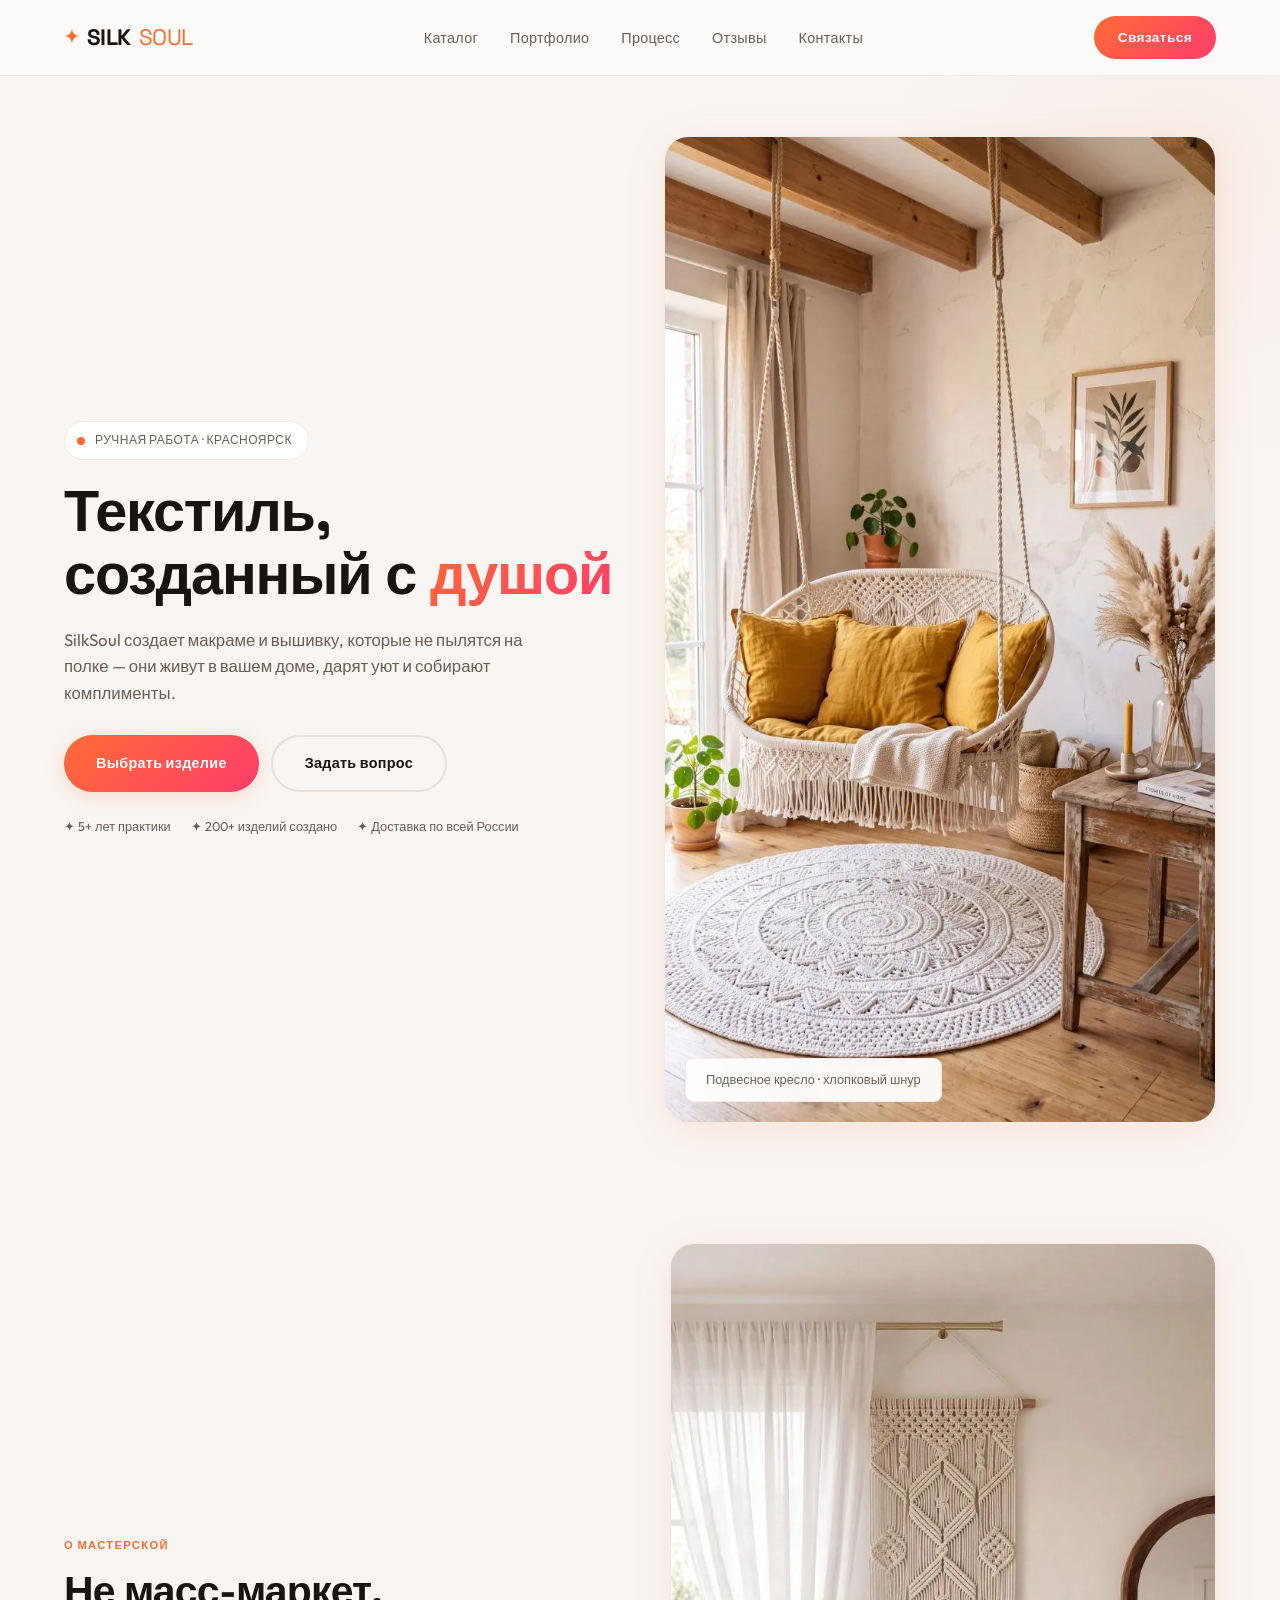
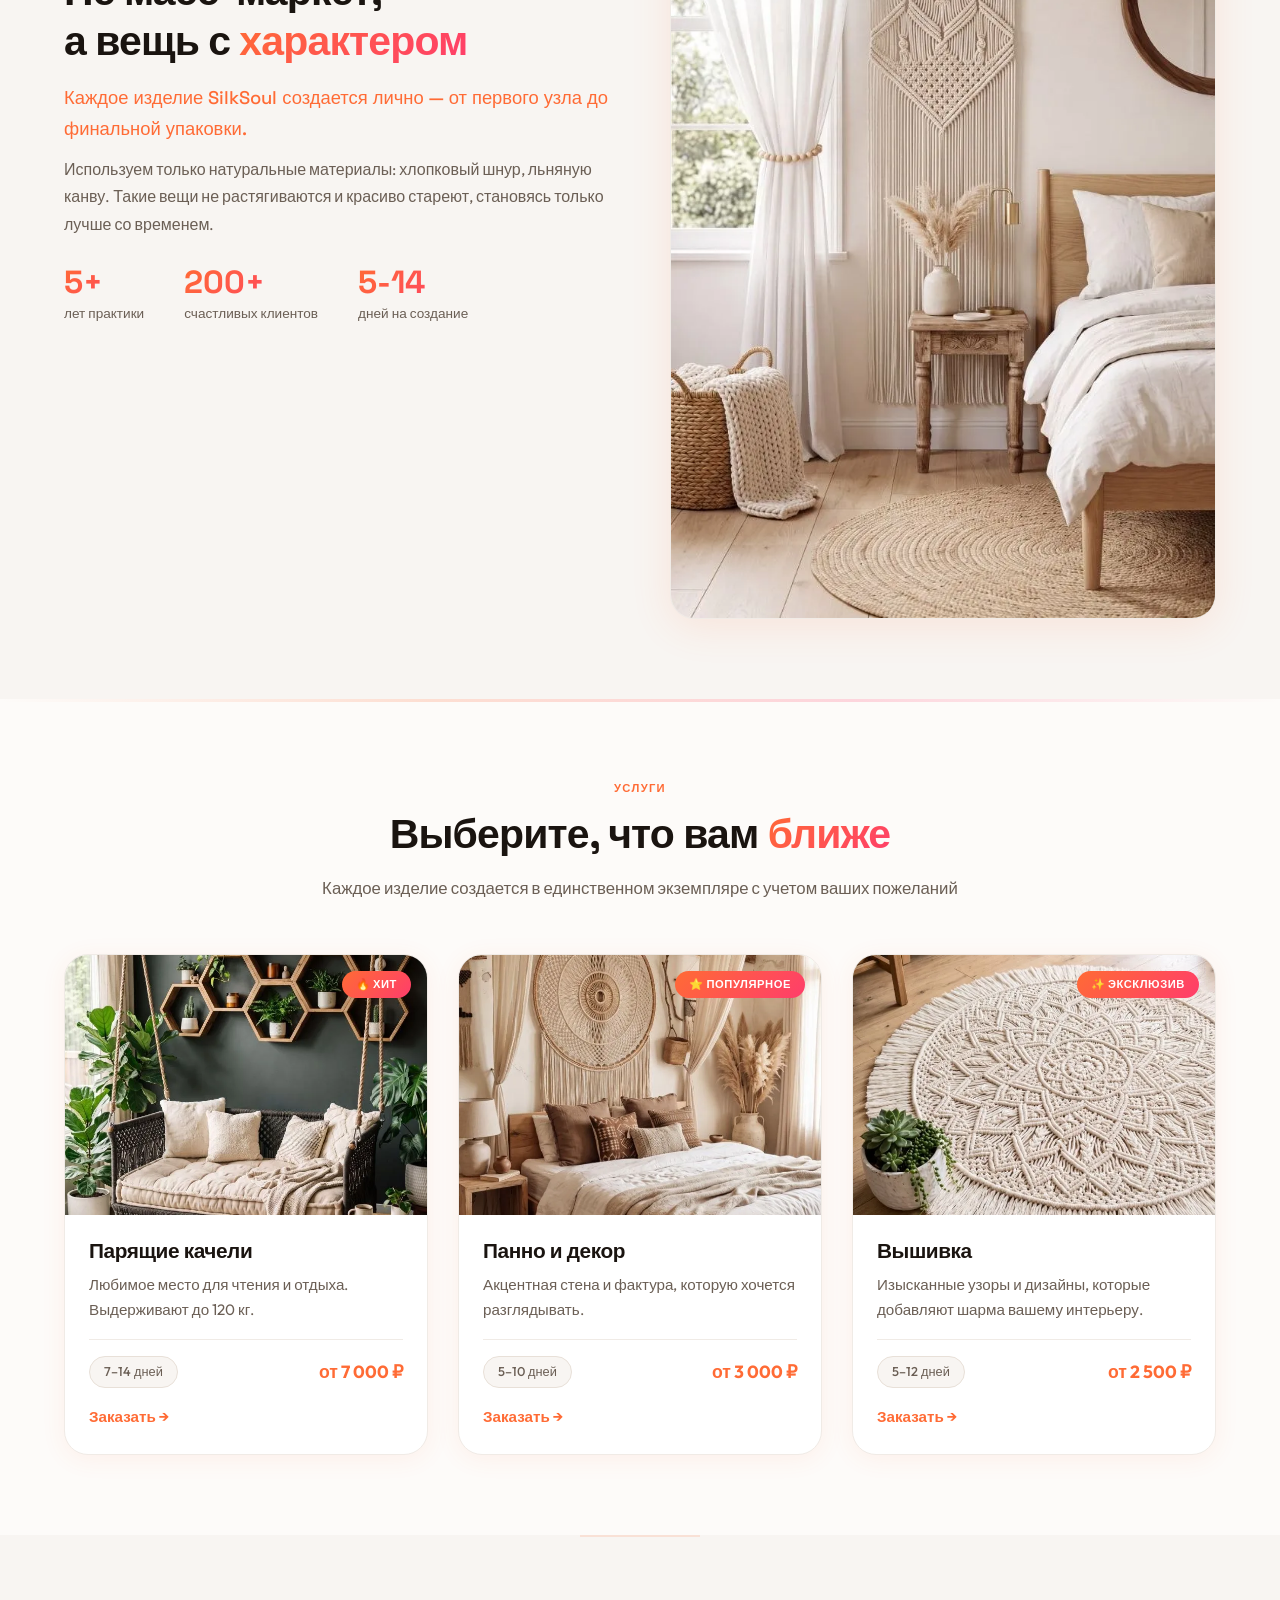
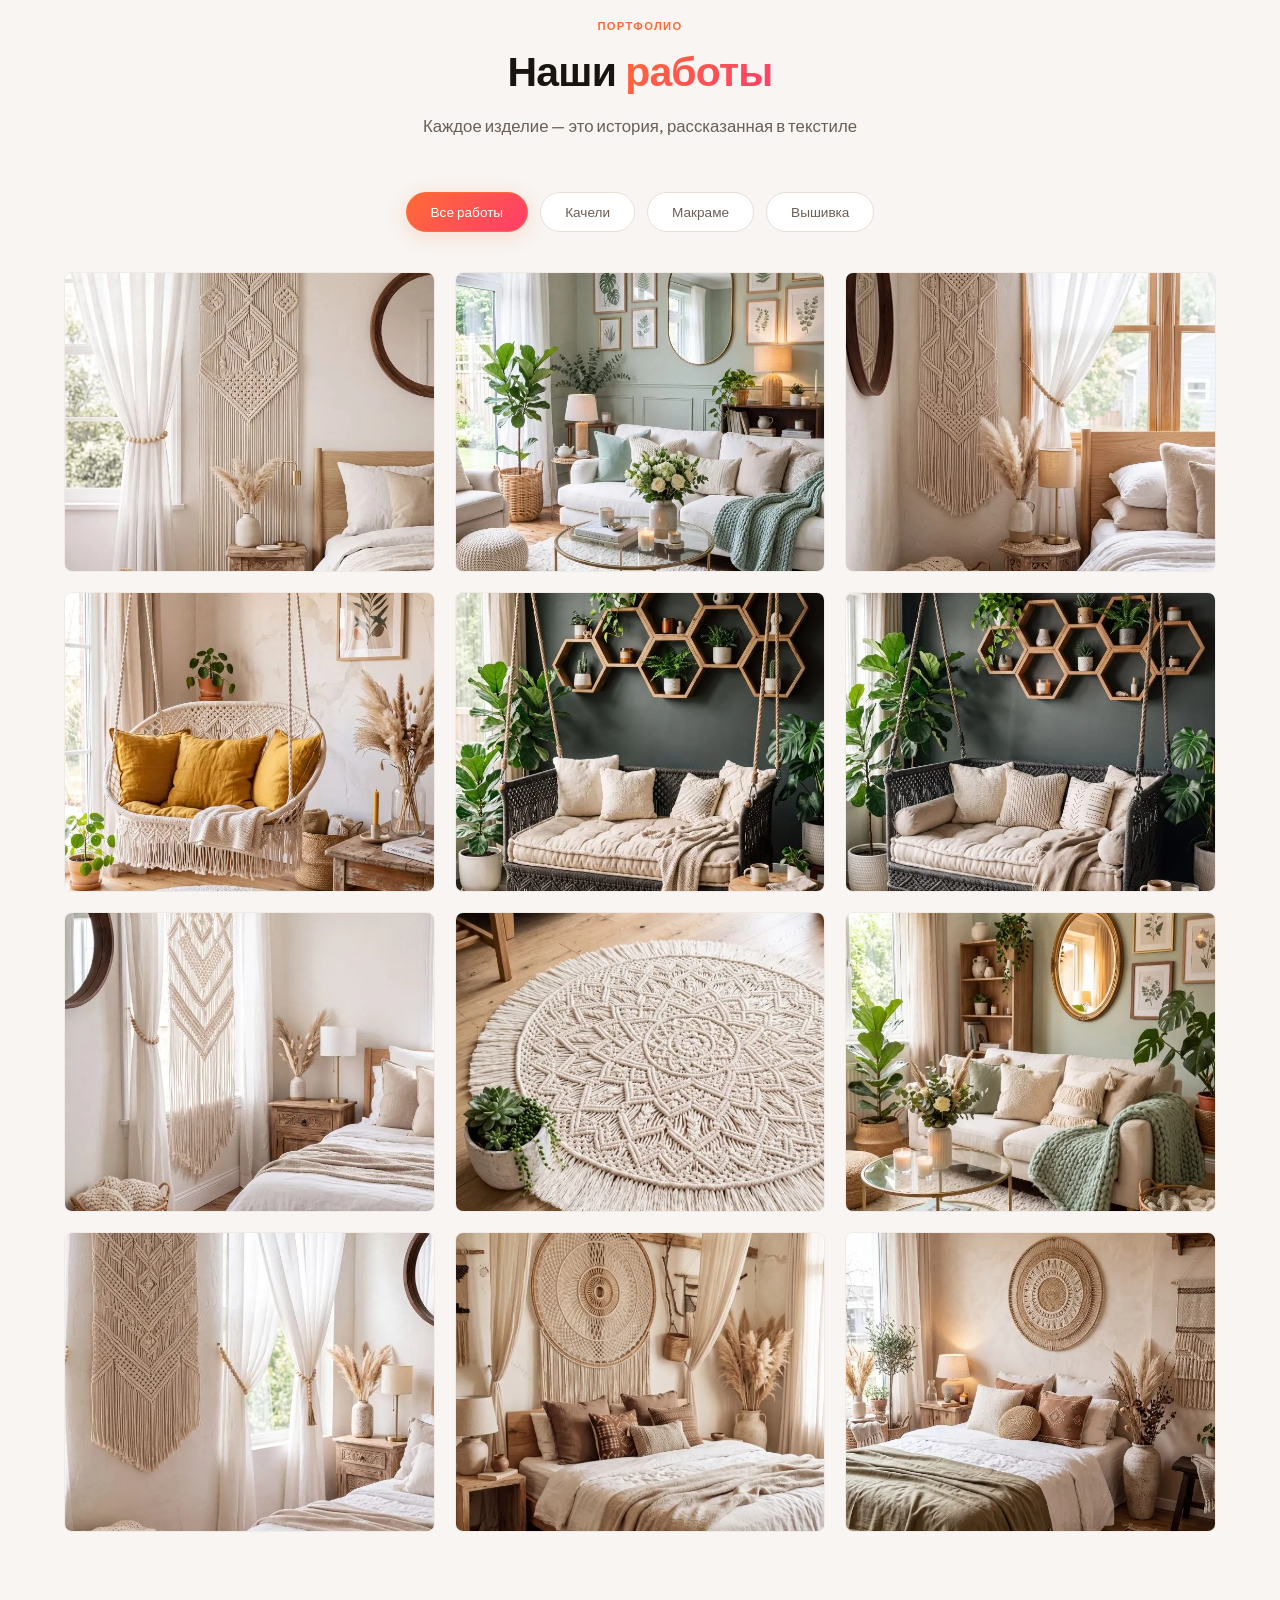
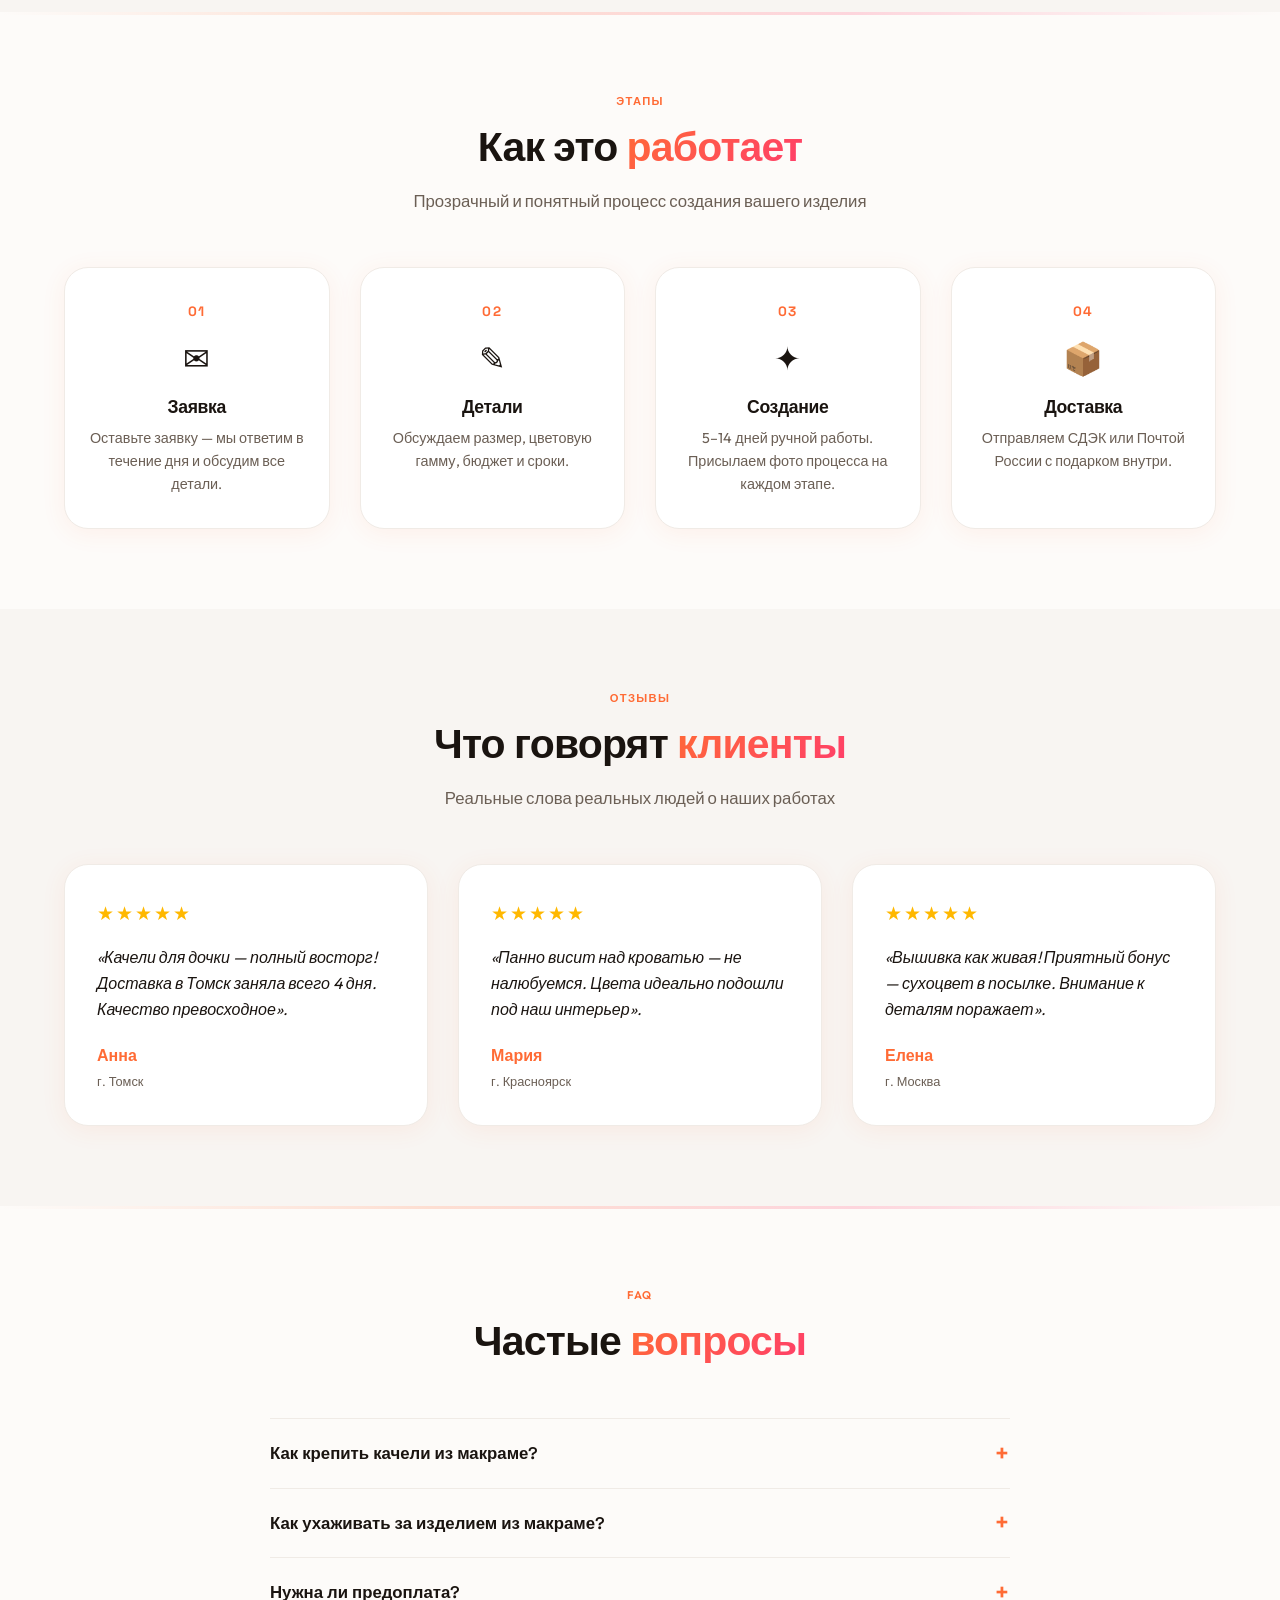
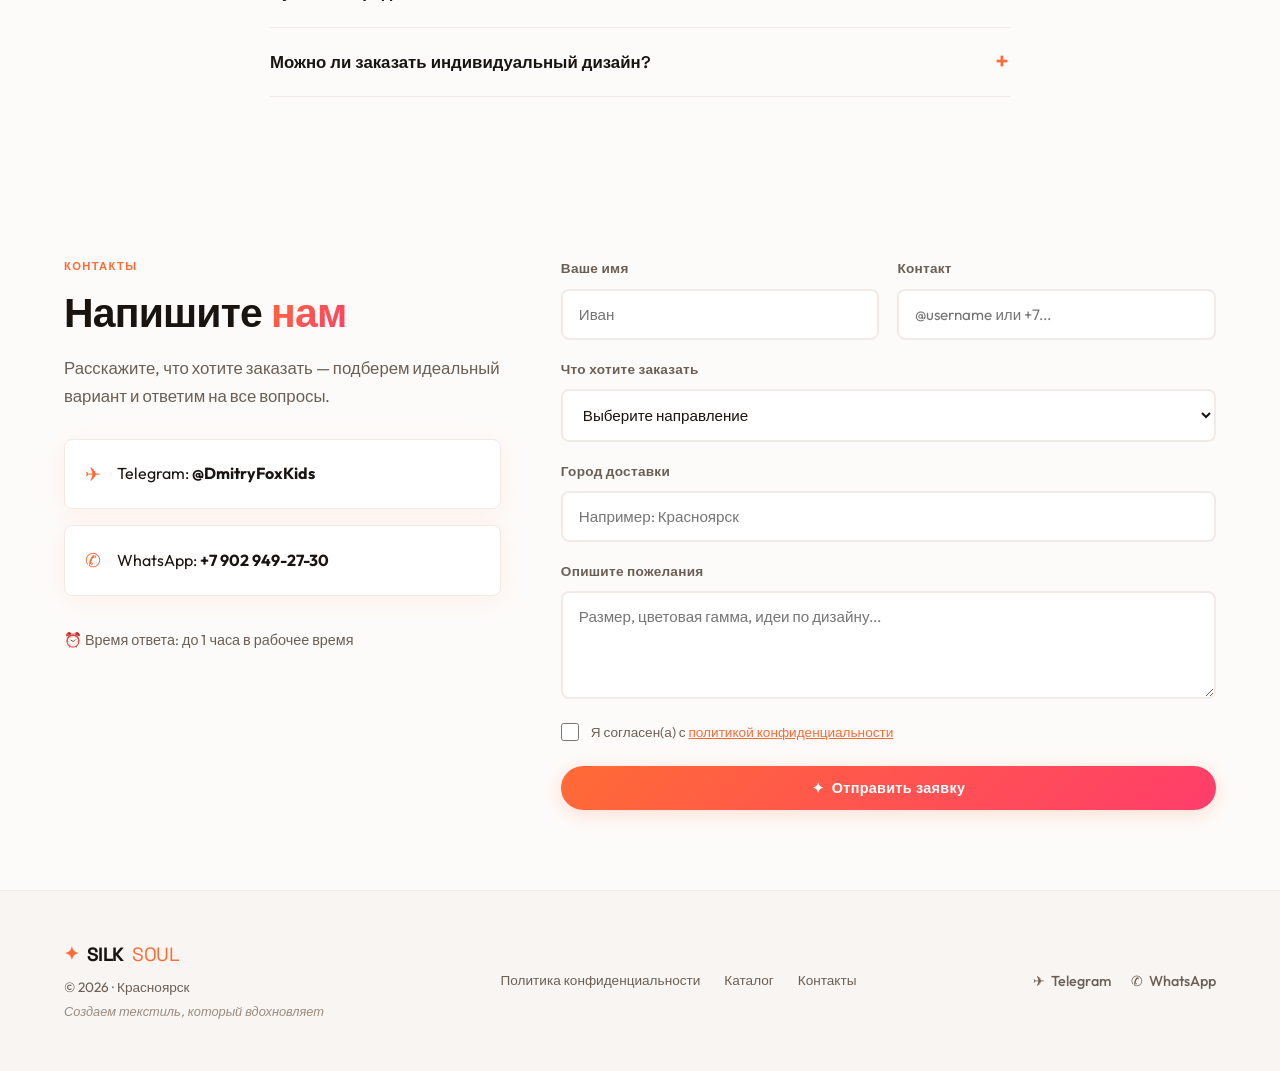
==== index.html @ 3d7353b0 "Initial: commit: SilkSoul website" ====
<!DOCTYPE html>
<html lang="ru">
<head>
  <meta charset="UTF-8" />
  <meta name="viewport" content="width=device-width, initial-scale=1.0, viewport-fit=cover" />
  
  <title>SilkSoul — Авторское макраме и вышивка</title>
  <meta name="description" content="SilkSoul: Авторское макраме, плетёные качели и вышивка ручной работы." />
  <meta name="robots" content="index, follow" />

  <!-- Open Graph -->
  <meta property="og:title" content="SilkSoul — Макраме и вышивка на заказ" />
  <meta property="og:description" content="Вещи, которые хочется трогать. Макраме, качели, вышивка — в единственном экземпляре." />
  <meta property="og:type" content="website" />
  <meta property="og:url" content="https://silksoul.ru/" />
  <meta property="og:image" content="/assets/img/og.jpg" />
  <meta property="og:image:width" content="1200" />
  <meta property="og:image:height" content="630" />

  <meta name="theme-color" content="#F8F5F2" />
  <link rel="canonical" href="https://silksoul.ru/" />

  <!-- Favicon -->
  <link rel="icon" href="data:image/svg+xml,<svg xmlns='http://www.w3.org/2000/svg' viewBox='0 0 100 100'><text y='.9em' font-size='90' fill='%23FF6B35'>S</text></svg>" />

  <!-- Fonts -->
  <link rel="preconnect" href="https://fonts.googleapis.com" />
  <link rel="preconnect" href="https://fonts.gstatic.com" crossorigin />
  <link href="https://fonts.googleapis.com/css2?family=Space+Grotesk:wght@400;500;600;700&family=Outfit:wght@300;400;600;700;800&display=swap" rel="stylesheet" />

  <link rel="stylesheet" href="/assets/css/main.css" />
</head>

<body>
  <a class="skip-link" href="#content">Перейти к содержанию</a>

  <header class="header" role="banner">
    <div class="container">
      <nav class="navbar" aria-label="Основная навигация">
        <a href="/" class="logo" aria-label="SilkSoul - главная">
          <span class="logo-icon" aria-hidden="true">✦</span>
          SILK<span class="logo-dot">SOUL</span>
        </a>
        
        <button class="burger-menu" aria-label="Открыть меню" aria-expanded="false">
          <span></span>
          <span></span>
          <span></span>
        </button>

        <ul class="nav-links" role="menubar">
          <li role="none"><a href="#catalog" role="menuitem">Каталог</a></li>
          <li role="none"><a href="#gallery" role="menuitem">Портфолио</a></li>
          <li role="none"><a href="#process" role="menuitem">Процесс</a></li>
          <li role="none"><a href="#reviews" role="menuitem">Отзывы</a></li>
          <li role="none"><a href="#contacts" role="menuitem">Контакты</a></li>
        </ul>
        <a href="#contacts" class="nav-cta">Связаться</a>
      </nav>
    </div>
  </header>

  <main id="content">
    <!-- Hero -->
    <section class="hero" aria-label="Главный баннер">
      <div class="hero-glow" aria-hidden="true"></div>
      <div class="container">
        <div class="hero-grid">
          <div class="hero-content">
            <div class="hero-badge">
              <span class="badge-dot"></span>
              Ручная работа · Красноярск
            </div>
            <h1 class="hero-title">Текстиль,<br />созданный с <span class="highlight">душой</span></h1>
            <p class="hero-subtitle">
              SilkSoul создает макраме и вышивку, которые не пылятся на полке —
              они живут в вашем доме, дарят уют и собирают комплименты.
            </p>
            <div class="hero-actions">
              <a href="#catalog" class="btn btn-primary">Выбрать изделие</a>
              <a href="#contacts" class="btn btn-ghost">Задать вопрос</a>
            </div>
            <div class="hero-trust">
              <span>✦ 5+ лет практики</span>
              <span>✦ 200+ изделий создано</span>
              <span>✦ Доставка по всей России</span>
            </div>
          </div>
          <figure class="hero-media">
            <picture>
              <source srcset="/assets/img/works/IMG_04.webp" type="image/webp" />
              <img src="/assets/img/works/IMG_04.jpg" alt="Подвесное кресло из макраме" loading="eager" decoding="async" width="600" height="460" />
            </picture>
            <figcaption class="hero-caption">Подвесное кресло · хлопковый шнур</figcaption>
          </figure>
        </div>
      </div>
    </section>

    <!-- О мастере -->
    <section class="about" id="about" aria-label="О мастерской">
      <div class="container">
        <div class="about-grid">
          <div class="about-text">
            <p class="section-eyebrow">О мастерской</p>
            <h2 class="section-title">Не масс-маркет,<br />а вещь с <span class="highlight">характером</span></h2>
            <p class="about-lead">
              Каждое изделие SilkSoul создается лично — от первого узла до финальной упаковки.
            </p>
            <p class="about-body">
              Используем только натуральные материалы: хлопковый шнур, льняную канву.
              Такие вещи не растягиваются и красиво стареют, становясь только лучше со временем.
            </p>
            <div class="about-stats">
              <div class="stat">
                <span class="stat-number">5+</span>
                <span class="stat-label">лет практики</span>
              </div>
              <div class="stat">
                <span class="stat-number">200+</span>
                <span class="stat-label">счастливых клиентов</span>
              </div>
              <div class="stat">
                <span class="stat-number">5-14</span>
                <span class="stat-label">дней на создание</span>
              </div>
            </div>
          </div>
          <figure class="about-media">
            <picture>
              <source srcset="/assets/img/works/IMG_01.webp" type="image/webp" />
              <img src="/assets/img/works/IMG_01.jpg" alt="Процесс создания макраме" loading="lazy" decoding="async" width="600" height="400" />
            </picture>
          </figure>
        </div>
      </div>
    </section>

    <!-- Каталог -->
    <section class="catalog" id="catalog" aria-label="Каталог изделий">
      <div class="container">
        <div class="section-header">
          <p class="section-eyebrow">Услуги</p>
          <h2 class="section-title">Выберите, что вам <span class="highlight">ближе</span></h2>
          <p class="section-subtitle">Каждое изделие создается в единственном экземпляре с учетом ваших пожеланий</p>
        </div>

        <div class="cards">
          <article class="card">
            <div class="card-image">
              <picture>
                <source srcset="/assets/img/works/IMG_05.webp" type="image/webp" />
                <img src="/assets/img/works/IMG_05.jpg" alt="Парящие качели из макраме" loading="lazy" decoding="async" width="400" height="260" />
              </picture>
              <div class="card-badge">🔥 Хит</div>
            </div>
            <div class="card-body">
              <h3 class="card-title">Парящие качели</h3>
              <p class="card-text">Любимое место для чтения и отдыха. Выдерживают до 120 кг.</p>
              <div class="card-meta">
                <span class="badge">7–14 дней</span>
                <span class="price">от 7 000 ₽</span>
              </div>
              <a href="#contacts" class="card-link">Заказать →</a>
            </div>
          </article>

          <article class="card">
            <div class="card-image">
              <picture>
                <source srcset="/assets/img/works/IMG_11.webp" type="image/webp" />
                <img src="/assets/img/works/IMG_11.jpg" alt="Панно из макраме" loading="lazy" decoding="async" width="400" height="260" />
              </picture>
              <div class="card-badge">⭐ Популярное</div>
            </div>
            <div class="card-body">
              <h3 class="card-title">Панно и декор</h3>
              <p class="card-text">Акцентная стена и фактура, которую хочется разглядывать.</p>
              <div class="card-meta">
                <span class="badge">5–10 дней</span>
                <span class="price">от 3 000 ₽</span>
              </div>
              <a href="#contacts" class="card-link">Заказать →</a>
            </div>
          </article>

          <article class="card">
            <div class="card-image">
              <picture>
                <source srcset="/assets/img/works/IMG_08.webp" type="image/webp" />
                <img src="/assets/img/works/IMG_08.jpg" alt="Вышивка ручной работы" loading="lazy" decoding="async" width="400" height="260" />
              </picture>
              <div class="card-badge">✨ Эксклюзив</div>
            </div>
            <div class="card-body">
              <h3 class="card-title">Вышивка</h3>
              <p class="card-text">Изысканные узоры и дизайны, которые добавляют шарма вашему интерьеру.</p>
              <div class="card-meta">
                <span class="badge">5–12 дней</span>
                <span class="price">от 2 500 ₽</span>
              </div>
              <a href="#contacts" class="card-link">Заказать →</a>
            </div>
          </article>
        </div>
      </div>
    </section>

    <div class="section-divider" aria-hidden="true"></div>

    <!-- Галерея -->
    <section class="gallery" id="gallery" aria-label="Портфолио работ">
      <div class="container">
        <div class="section-header">
          <p class="section-eyebrow">Портфолио</p>
          <h2 class="section-title">Наши <span class="highlight">работы</span></h2>
          <p class="section-subtitle">Каждое изделие — это история, рассказанная в текстиле</p>
        </div>

        <div class="gallery-filters" role="tablist" aria-label="Фильтр работ">
          <button class="filter-btn active" data-filter="all" role="tab" aria-selected="true">Все работы</button>
          <button class="filter-btn" data-filter="swing" role="tab" aria-selected="false">Качели</button>
          <button class="filter-btn" data-filter="macrame" role="tab" aria-selected="false">Макраме</button>
          <button class="filter-btn" data-filter="embroidery" role="tab" aria-selected="false">Вышивка</button>
        </div>

        <div class="gallery-grid" id="gallery-grid" role="list">
          <!-- Галерея заполняется через JavaScript -->
        </div>
      </div>
    </section>

    <!-- Процесс -->
    <section class="process" id="process" aria-label="Процесс работы">
      <div class="container">
        <div class="section-header">
          <p class="section-eyebrow">Этапы</p>
          <h2 class="section-title">Как это <span class="highlight">работает</span></h2>
          <p class="section-subtitle">Прозрачный и понятный процесс создания вашего изделия</p>
        </div>

        <div class="process-grid">
          <div class="process-step">
            <span class="step-number">01</span>
            <div class="step-icon" aria-hidden="true">✉</div>
            <h3>Заявка</h3>
            <p>Оставьте заявку — мы ответим в течение дня и обсудим все детали.</p>
          </div>
          <div class="process-step">
            <span class="step-number">02</span>
            <div class="step-icon" aria-hidden="true">✎</div>
            <h3>Детали</h3>
            <p>Обсуждаем размер, цветовую гамму, бюджет и сроки.</p>
          </div>
          <div class="process-step">
            <span class="step-number">03</span>
            <div class="step-icon" aria-hidden="true">✦</div>
            <h3>Создание</h3>
            <p>5–14 дней ручной работы. Присылаем фото процесса на каждом этапе.</p>
          </div>
          <div class="process-step">
            <span class="step-number">04</span>
            <div class="step-icon" aria-hidden="true">📦</div>
            <h3>Доставка</h3>
            <p>Отправляем СДЭК или Почтой России с подарком внутри.</p>
          </div>
        </div>
      </div>
    </section>

    <!-- Отзывы -->
    <section class="reviews" id="reviews" aria-label="Отзывы клиентов">
      <div class="container">
        <div class="section-header">
          <p class="section-eyebrow">Отзывы</p>
          <h2 class="section-title">Что говорят <span class="highlight">клиенты</span></h2>
          <p class="section-subtitle">Реальные слова реальных людей о наших работах</p>
        </div>

        <div class="reviews-grid">
          <blockquote class="review-card">
            <div class="review-stars" aria-hidden="true">★★★★★</div>
            <p class="review-text">«Качели для дочки — полный восторг! Доставка в Томск заняла всего 4 дня. Качество превосходное».</p>
            <footer class="review-author">
              <cite>Анна</cite>
              <span class="review-location">г. Томск</span>
            </footer>
          </blockquote>

          <blockquote class="review-card">
            <div class="review-stars" aria-hidden="true">★★★★★</div>
            <p class="review-text">«Панно висит над кроватью — не налюбуемся. Цвета идеально подошли под наш интерьер».</p>
            <footer class="review-author">
              <cite>Мария</cite>
              <span class="review-location">г. Красноярск</span>
            </footer>
          </blockquote>

          <blockquote class="review-card">
            <div class="review-stars" aria-hidden="true">★★★★★</div>
            <p class="review-text">«Вышивка как живая! Приятный бонус — сухоцвет в посылке. Внимание к деталям поражает».</p>
            <footer class="review-author">
              <cite>Елена</cite>
              <span class="review-location">г. Москва</span>
            </footer>
          </blockquote>
        </div>
      </div>
    </section>

    <!-- FAQ -->
    <section class="faq" id="faq" aria-label="Часто задаваемые вопросы">
      <div class="container">
        <div class="section-header">
          <p class="section-eyebrow">FAQ</p>
          <h2 class="section-title">Частые <span class="highlight">вопросы</span></h2>
        </div>

        <div class="faq-list">
          <details>
            <summary>Как крепить качели из макраме?</summary>
            <p>Для крепления нужна надежная опора: бетонная балка, деревянная перекладина или металлический каркас. Мы прилагаем подробную инструкцию по монтажу.</p>
          </details>
          <details>
            <summary>Как ухаживать за изделием из макраме?</summary>
            <p>Рекомендуется сухая чистка пылесосом раз в 2–3 недели. При необходимости можно аккуратно постирать вручную.</p>
          </details>
          <details>
            <summary>Нужна ли предоплата?</summary>
            <p>Да, требуется предоплата 30–50% от стоимости изделия. Остаток после фото готового изделия.</p>
          </details>
          <details>
            <summary>Можно ли заказать индивидуальный дизайн?</summary>
            <p>Конечно! Мы создаем изделия по вашим эскизам и пожеланиям. Присылайте референсы.</p>
          </details>
        </div>
      </div>
    </section>

    <!-- Контакты -->
    <section class="contact" id="contacts" aria-label="Контакты">
      <div class="container">
        <div class="contact-grid">
          <div class="contact-info">
            <p class="section-eyebrow">Контакты</p>
            <h2 class="section-title">Напишите <span class="highlight">нам</span></h2>
            <p class="contact-lead">
              Расскажите, что хотите заказать — подберем идеальный вариант и ответим на все вопросы.
            </p>
            <div class="contact-links">
              <a href="https://t.me/DmitryFoxKids" class="contact-link" target="_blank" rel="noopener noreferrer">
                <span class="contact-icon" aria-hidden="true">✈</span>
                <span>Telegram: <strong>@DmitryFoxKids</strong></span>
              </a>
              <a href="https://wa.me/79029492730" class="contact-link" target="_blank" rel="noopener noreferrer">
                <span class="contact-icon" aria-hidden="true">✆</span>
                <span>WhatsApp: <strong>+7 902 949-27-30</strong></span>
              </a>
            </div>
            <div class="contact-hours">
              <span>⏰ Время ответа: до 1 часа в рабочее время</span>
            </div>
          </div>

          <form class="contact-form" name="order" method="POST" data-netlify="true" data-netlify-honeypot="bot-field" action="/thank-you/">
            <input type="hidden" name="form-name" value="order" />
            <p class="sr-only"><label>Не заполняйте: <input name="bot-field" tabindex="-1" /></label></p>

            <div class="form-row">
              <label class="field">
                <span class="field-label">Ваше имя</span>
                <input type="text" name="name" autocomplete="given-name" required placeholder="Иван" maxlength="100" />
              </label>

              <label class="field">
                <span class="field-label">Контакт</span>
                <input type="text" name="contact" autocomplete="tel" required placeholder="@username или +7..." maxlength="100" />
              </label>
            </div>

            <label class="field">
              <span class="field-label">Что хотите заказать</span>
              <select name="direction" required>
                <option value="" disabled selected>Выберите направление</option>
                <option value="swing">Парящие качели</option>
                <option value="macrame">Панно / декор</option>
                <option value="embroidery">Вышивка</option>
                <option value="other">Другое</option>
              </select>
            </label>

            <label class="field">
              <span class="field-label">Город доставки</span>
              <input type="text" name="city" autocomplete="address-level2" placeholder="Например: Красноярск" maxlength="100" />
            </label>

            <label class="field">
              <span class="field-label">Опишите пожелания</span>
              <textarea name="message" rows="4" placeholder="Размер, цветовая гамма, идеи по дизайну..." maxlength="2000"></textarea>
            </label>

            <label class="consent-checkbox">
              <input type="checkbox" name="consent" value="yes" required />
              <span>Я согласен(а) с <a href="/privacy/" target="_blank" class="consent-link">политикой конфиденциальности</a></span>
            </label>

            <button type="submit" class="btn btn-primary btn-full">
              <span class="btn-icon" aria-hidden="true">✦</span>
              Отправить заявку
            </button>
          </form>
        </div>
      </div>
    </section>
  </main>

  <!-- Кнопка "Наверх" -->
  <button class="back-to-top" id="backToTop" aria-label="Вернуться наверх" hidden>
    <span aria-hidden="true">↑</span>
  </button>

  <!-- Футер -->
  <footer class="footer" role="contentinfo">
    <div class="container">
      <div class="footer-grid">
        <div>
          <a href="/" class="logo logo-footer" aria-label="SilkSoul - главная">
            <span class="logo-icon" aria-hidden="true">✦</span>
            SILK<span class="logo-dot">SOUL</span>
          </a>
          <p class="footer-copy">© 2026 · Красноярск</p>
          <p class="footer-tagline">Создаем текстиль, который вдохновляет</p>
        </div>
        <div class="footer-links">
          <a href="/privacy/" class="footer-doc">Политика конфиденциальности</a>
          <a href="#catalog" class="footer-doc">Каталог</a>
          <a href="#contacts" class="footer-doc">Контакты</a>
        </div>
        <div class="footer-social">
          <a href="https://t.me/DmitryFoxKids" target="_blank" rel="noopener noreferrer" aria-label="Telegram">
            <span aria-hidden="true">✈</span> Telegram
          </a>
          <a href="https://wa.me/79029492730" target="_blank" rel="noopener noreferrer" aria-label="WhatsApp">
            <span aria-hidden="true">✆</span> WhatsApp
          </a>
        </div>
      </div>
    </div>
  </footer>

  <!-- Лайтбокс -->
  <div class="lightbox" hidden aria-hidden="true" role="dialog" aria-modal="true">
    <button class="lb-close" type="button" aria-label="Закрыть просмотр">✕</button>
    <div class="lb-content">
      <img class="lb-img" alt="" />
      <p class="lb-caption"></p>
    </div>
  </div>

  <script src="/assets/js/script.js" defer></script>
</body>
</html>
---- assets/css/main.css ----
/* =========================================
   1. Переменные - Светлый фон, яркие цвета
   ========================================= */
:root {
  --bg: #F8F5F2;
  --bg-light: #FDFBF9;
  --bg-card: #FFFFFF;
  --surface: #FFFFFF;
  --text: #1A1410;
  --text-muted: #6B5F55;
  --text-light: #9A8B7E;
  
  --primary: #FF6B35;
  --primary-dark: #E55A2B;
  --primary-light: #FF8A5C;
  --accent: #FF3D6B;
  --accent-light: #FF6B8A;
  
  --secondary: #00D4FF;
  --secondary-dark: #00B8E6;
  
  --purple: #7C3AED;
  --purple-light: #A78BFA;
  
  --gold: #FFB800;
  --gold-light: #FFD64D;
  
  --border: #E8E0D8;
  --border-light: #F0EBE6;
  
  --radius: 16px;
  --radius-sm: 8px;
  --radius-lg: 24px;
  
  --font-body: 'Outfit', -apple-system, sans-serif;
  --font-display: 'Space Grotesk', 'Inter', sans-serif;
  
  --transition: 0.4s cubic-bezier(0.4, 0, 0.2, 1);
  --shadow: 0 4px 24px rgba(255, 107, 53, 0.08);
  --shadow-hover: 0 8px 40px rgba(255, 107, 53, 0.12);
  --shadow-glow: 0 0 60px rgba(255, 107, 53, 0.06);
}

* { 
  margin: 0; 
  padding: 0; 
  box-sizing: border-box; 
}

html { 
  scroll-behavior: smooth; 
  font-size: 16px;
}

body {
  background: var(--bg);
  font-family: var(--font-body);
  font-weight: 400;
  color: var(--text);
  line-height: 1.7;
  -webkit-font-smoothing: antialiased;
  display: flex;
  flex-direction: column;
  min-height: 100vh;
}

h1, h2, h3, h4, h5, h6 {
  font-family: var(--font-display);
  font-weight: 700;
  line-height: 1.2;
  letter-spacing: -0.02em;
}

img { 
  max-width: 100%; 
  display: block; 
  height: auto;
}

a { 
  color: inherit; 
  text-decoration: none; 
  transition: all var(--transition); 
}

.highlight {
  background: linear-gradient(135deg, var(--primary), var(--accent));
  -webkit-background-clip: text;
  -webkit-text-fill-color: transparent;
  background-clip: text;
}

/* Утилиты */
.sr-only {
  position: absolute; width: 1px; height: 1px;
  padding: 0; margin: -1px; overflow: hidden;
  clip: rect(0,0,0,0); white-space: nowrap; border: 0;
}

.skip-link {
  position: absolute; left: -999px; top: 12px;
  background: var(--surface); border: 2px solid var(--primary);
  padding: 12px 20px; border-radius: var(--radius-sm); z-index: 1000;
  color: var(--text); font-weight: 600;
}
.skip-link:focus { left: 12px; outline: 3px solid var(--accent); outline-offset: 3px; }

:focus-visible { outline: 2px solid var(--primary); outline-offset: 3px; }

.container {
  max-width: 1200px; margin: 0 auto; padding: 0 24px;
}

/* =========================================
   2. Header
   ========================================= */
.header {
  position: sticky; top: 0; z-index: 100;
  background: rgba(253, 251, 249, 0.95);
  backdrop-filter: blur(20px) saturate(180%);
  border-bottom: 1px solid var(--border-light);
  transition: all var(--transition);
}

.header.scrolled {
  box-shadow: var(--shadow);
}

.navbar {
  display: flex; justify-content: space-between; align-items: center;
  padding: 16px 0; gap: 24px;
}

.logo { 
  font-family: var(--font-display); 
  font-size: 1.4rem; 
  font-weight: 700; 
  color: var(--text);
  letter-spacing: -0.02em;
  display: flex;
  align-items: center;
  gap: 8px;
}

.logo-icon {
  color: var(--primary);
  font-size: 1.1rem;
  animation: pulse-icon 3s ease-in-out infinite;
}

@keyframes pulse-icon {
  0%, 100% { transform: scale(1); }
  50% { transform: scale(1.15) rotate(15deg); }
}

.logo-dot { 
  color: var(--primary);
  font-weight: 400;
}

.nav-links {
  display: flex; gap: 32px; list-style: none; align-items: center;
}

.nav-links a { 
  font-size: 0.9rem; 
  font-weight: 500; 
  position: relative;
  color: var(--text-muted);
  letter-spacing: 0.02em;
}

.nav-links a:hover { 
  color: var(--primary);
}

.nav-links a::after {
  content: ''; position: absolute; width: 0; height: 2px;
  bottom: -4px; left: 50%; transform: translateX(-50%);
  background: linear-gradient(90deg, var(--primary), var(--accent));
  transition: width var(--transition);
}
.nav-links a:hover::after { width: 100%; }

.nav-cta {
  background: linear-gradient(135deg, var(--primary), var(--accent)); 
  color: #fff; 
  padding: 10px 24px;
  border-radius: 50px; 
  font-size: 0.85rem; 
  font-weight: 600;
  transition: all var(--transition);
  white-space: nowrap;
  letter-spacing: 0.03em;
}
.nav-cta:hover { 
  transform: translateY(-2px) scale(1.02); 
  box-shadow: 0 4px 20px rgba(255, 107, 53, 0.3);
}

.burger-menu {
  display: none; background: none; border: none; cursor: pointer;
  width: 30px; height: 24px; position: relative; z-index: 101; padding: 0;
}
.burger-menu span {
  display: block; width: 100%; height: 2px; background: var(--text);
  position: absolute; left: 0; transition: all var(--transition); border-radius: 2px;
}
.burger-menu span:nth-child(1) { top: 0; }
.burger-menu span:nth-child(2) { top: 11px; }
.burger-menu span:nth-child(3) { bottom: 0; }

.burger-menu.active span:nth-child(1) { transform: rotate(45deg); top: 11px; }
.burger-menu.active span:nth-child(2) { opacity: 0; }
.burger-menu.active span:nth-child(3) { transform: rotate(-45deg); bottom: 11px; }

/* =========================================
   3. Hero
   ========================================= */
.hero { 
  padding: 60px 0 40px; 
  position: relative; 
  overflow: hidden;
}

.hero-glow {
  position: absolute;
  top: -200px;
  right: -200px;
  width: 600px;
  height: 600px;
  background: radial-gradient(circle, rgba(255, 107, 53, 0.06) 0%, transparent 70%);
  pointer-events: none;
  animation: glow-move 10s ease-in-out infinite;
}

@keyframes glow-move {
  0%, 100% { transform: translate(0, 0); }
  50% { transform: translate(-50px, 50px); }
}

.hero-grid {
  display: grid; grid-template-columns: 1fr 1fr; gap: 48px;
  align-items: center; position: relative; z-index: 1;
}

.hero-badge {
  display: inline-flex;
  align-items: center;
  gap: 10px;
  background: var(--surface);
  border: 1px solid var(--border-light);
  padding: 8px 16px 8px 12px;
  border-radius: 50px;
  font-size: 0.75rem;
  font-weight: 500;
  color: var(--text-muted);
  margin-bottom: 20px;
  letter-spacing: 0.04em;
  text-transform: uppercase;
}

.badge-dot {
  display: inline-block;
  width: 8px;
  height: 8px;
  border-radius: 50%;
  background: var(--primary);
  animation: blink-dot 2s ease-in-out infinite;
}

@keyframes blink-dot {
  0%, 100% { opacity: 1; }
  50% { opacity: 0.3; }
}

.section-eyebrow {
  font-size: 0.7rem; 
  font-weight: 600; 
  text-transform: uppercase;
  letter-spacing: 0.12em; 
  color: var(--primary);
  margin-bottom: 12px; 
  display: block;
}

.hero-title { 
  font-size: clamp(2.6rem, 5vw, 3.6rem); 
  margin-bottom: 20px;
  line-height: 1.1;
}

.hero-subtitle { 
  font-size: 1.05rem; 
  color: var(--text-muted); 
  max-width: 480px; 
  margin-bottom: 28px; 
  line-height: 1.6;
}

.hero-actions { 
  display: flex; 
  gap: 12px; 
  flex-wrap: wrap; 
  margin-bottom: 24px; 
}

.hero-trust { 
  display: flex; 
  gap: 20px; 
  flex-wrap: wrap; 
  font-size: 0.8rem; 
  color: var(--text-muted);
}

.hero-trust span {
  display: flex;
  align-items: center;
  gap: 6px;
}

.hero-media { 
  border-radius: var(--radius-lg); 
  overflow: hidden; 
  position: relative; 
  box-shadow: var(--shadow-hover);
  background: var(--bg-light);
  border: 1px solid var(--border-light);
  min-height: 300px;
}

.hero-media img { 
  width: 100%; 
  height: 100%; 
  object-fit: cover; 
  transition: transform 0.7s ease;
  min-height: 300px;
}

.hero-media:hover img { transform: scale(1.02); }

.hero-caption {
  position: absolute; 
  bottom: 20px; 
  left: 20px;
  background: rgba(255,255,255,0.92);
  backdrop-filter: blur(8px);
  padding: 10px 20px;
  border-radius: var(--radius-sm);
  font-size: 0.8rem; 
  font-weight: 500;
  border: 1px solid var(--border-light);
  color: var(--text-muted);
}

/* =========================================
   4. Общие элементы
   ========================================= */
.btn {
  display: inline-flex;
  align-items: center;
  justify-content: center;
  gap: 8px;
  padding: 14px 32px; 
  border-radius: 50px;
  font-size: 0.9rem; 
  font-weight: 600; 
  transition: all var(--transition);
  cursor: pointer; 
  border: none; 
  text-align: center; 
  user-select: none;
  letter-spacing: 0.02em;
}

.btn-primary { 
  background: linear-gradient(135deg, var(--primary), var(--accent)); 
  color: #fff;
  box-shadow: 0 4px 20px rgba(255, 107, 53, 0.2);
}

.btn-primary:hover { 
  transform: translateY(-3px) scale(1.02); 
  box-shadow: 0 8px 30px rgba(255, 107, 53, 0.3);
}

.btn-ghost { 
  background: transparent; 
  border: 2px solid var(--border); 
  color: var(--text);
}

.btn-ghost:hover { 
  border-color: var(--primary); 
  color: var(--primary);
  transform: translateY(-3px);
}

.btn-full { width: 100%; }

.about, .catalog, .gallery, .process, .reviews, .faq, .contact { padding: 80px 0; }
.catalog, .process, .faq { 
  background: var(--bg-light);
  position: relative;
}

.catalog::before,
.process::before,
.faq::before {
  content: '';
  position: absolute;
  top: 0;
  left: 0;
  right: 0;
  height: 3px;
  background: linear-gradient(90deg, transparent, var(--primary), var(--accent), transparent);
  opacity: 0.2;
}

.section-header { 
  text-align: center; 
  margin-bottom: 52px; 
  max-width: 700px; 
  margin-left: auto; 
  margin-right: auto; 
}

.section-title { 
  font-size: clamp(2rem, 3.2vw, 2.8rem); 
  margin-bottom: 16px;
}

.section-subtitle { 
  color: var(--text-muted); 
  font-size: 1.05rem; 
  line-height: 1.6;
}

.section-divider {
  max-width: 120px; 
  margin: 0 auto; 
  border-top: 2px solid var(--primary); 
  opacity: 0.15;
}

/* =========================================
   5. About
   ========================================= */
.about {
  background: var(--bg);
}

.about-grid { 
  display: grid; 
  grid-template-columns: 1fr 1fr; 
  gap: 60px; 
  align-items: center; 
}

.about-lead { 
  font-size: 1.15rem; 
  font-weight: 500; 
  margin-bottom: 12px; 
  color: var(--primary);
  font-family: var(--font-display);
}

.about-body { 
  color: var(--text-muted); 
  margin-bottom: 28px; 
  line-height: 1.7;
}

.about-stats { 
  display: flex; 
  gap: 40px; 
  flex-wrap: wrap; 
  margin-top: 24px;
}

.stat { 
  display: flex; 
  flex-direction: column; 
}

.stat-number { 
  font-family: var(--font-display); 
  font-size: 2rem; 
  font-weight: 700; 
  background: linear-gradient(135deg, var(--primary), var(--accent));
  -webkit-background-clip: text;
  -webkit-text-fill-color: transparent;
  display: block; 
  line-height: 1;
}

.stat-label { 
  font-size: 0.85rem; 
  color: var(--text-muted);
  margin-top: 4px;
}

.about-media { 
  border-radius: var(--radius-lg); 
  overflow: hidden; 
  box-shadow: var(--shadow-hover); 
  position: relative;
  background: var(--bg);
  border: 1px solid var(--border-light);
  min-height: 300px;
}

.about-media img { 
  width: 100%; 
  height: 100%; 
  object-fit: cover; 
  min-height: 400px; 
}

/* =========================================
   6. Catalog Cards
   ========================================= */
.cards { 
  display: grid; 
  grid-template-columns: repeat(auto-fit, minmax(300px, 1fr)); 
  gap: 30px; 
}

.card {
  background: var(--surface); 
  border-radius: var(--radius-lg); 
  overflow: hidden;
  transition: all var(--transition);
  display: flex; 
  flex-direction: column; 
  height: 100%;
  border: 1px solid var(--border-light);
  box-shadow: var(--shadow);
}

.card:hover { 
  transform: translateY(-8px); 
  box-shadow: var(--shadow-hover);
  border-color: var(--primary);
}

.card-image { 
  position: relative; 
  overflow: hidden; 
  height: 260px;
  background: var(--bg);
}

.card-image img { 
  width: 100%; 
  height: 100%; 
  object-fit: cover; 
  transition: transform 0.6s ease;
}

.card:hover .card-image img { transform: scale(1.06); }

.card-badge {
  position: absolute;
  top: 16px;
  right: 16px;
  background: linear-gradient(135deg, var(--primary), var(--accent));
  color: #fff;
  padding: 4px 14px;
  border-radius: 50px;
  font-size: 0.7rem;
  font-weight: 600;
  text-transform: uppercase;
  letter-spacing: 0.05em;
  box-shadow: var(--shadow);
}

.card-body { 
  padding: 24px; 
  flex-grow: 1; 
  display: flex; 
  flex-direction: column; 
}

.card-title { 
  font-size: 1.3rem; 
  margin-bottom: 8px; 
  font-family: var(--font-display);
}

.card-text { 
  color: var(--text-muted); 
  font-size: 0.95rem; 
  margin-bottom: 16px; 
  flex-grow: 1; 
}

.card-meta { 
  display: flex; 
  justify-content: space-between; 
  align-items: center; 
  margin-bottom: 16px; 
  padding-top: 16px; 
  border-top: 1px solid var(--border-light);
}

.badge { 
  background: var(--bg); 
  border: 1px solid var(--border); 
  padding: 4px 14px; 
  border-radius: 20px; 
  font-size: 0.8rem; 
  font-weight: 500; 
  color: var(--text-muted);
}

.price { 
  font-weight: 700; 
  color: var(--primary);
  font-size: 1.1rem;
}

.card-link { 
  color: var(--primary); 
  font-weight: 600; 
  font-size: 0.95rem; 
  display: inline-flex; 
  align-items: center;
  gap: 6px;
  transition: all var(--transition);
}

.card-link:hover { 
  color: var(--primary-dark);
  gap: 10px;
}

/* =========================================
   7. Gallery
   ========================================= */
.gallery {
  background: var(--bg);
}

.gallery-filters {
  display: flex; 
  justify-content: center; 
  gap: 12px; 
  margin-bottom: 40px; 
  flex-wrap: wrap;
}

.filter-btn {
  background: var(--surface); 
  border: 1px solid var(--border); 
  padding: 10px 24px;
  border-radius: 50px; 
  font-size: 0.85rem; 
  font-weight: 500; 
  cursor: pointer;
  transition: all var(--transition); 
  font-family: var(--font-body);
  color: var(--text-muted);
}

.filter-btn:hover { 
  border-color: var(--primary); 
  color: var(--primary);
}

.filter-btn.active { 
  background: linear-gradient(135deg, var(--primary), var(--accent));
  color: #fff; 
  border-color: var(--primary);
  box-shadow: 0 4px 20px rgba(255, 107, 53, 0.2);
}

.gallery-grid {
  display: grid; 
  grid-template-columns: repeat(auto-fill, minmax(280px, 1fr)); 
  gap: 20px;
}

.gitem {
  display: block; 
  position: relative; 
  border-radius: var(--radius-sm); 
  overflow: hidden;
  cursor: pointer;
  height: 300px;
  background: var(--surface);
  border: 1px solid var(--border-light);
  transition: all var(--transition);
}

.gitem:hover {
  transform: scale(1.02);
  border-color: var(--primary);
  box-shadow: var(--shadow-hover);
  z-index: 1;
}

.gitem img {
  width: 100%;
  height: 100%;
  object-fit: cover;
  transition: transform 0.5s ease;
}

.gitem:hover img { transform: scale(1.05); }

/* Кнопка на элементе галереи */
.gitem-button {
  position: absolute;
  bottom: 12px;
  right: 12px;
  width: 40px;
  height: 40px;
  border-radius: 50%;
  border: none;
  background: rgba(255, 107, 53, 0.9);
  color: #fff;
  font-size: 1.1rem;
  cursor: pointer;
  opacity: 0;
  transform: scale(0.8);
  transition: all 0.3s ease;
  z-index: 2;
  display: flex;
  align-items: center;
  justify-content: center;
}

.gitem:hover .gitem-button,
.gitem:focus-within .gitem-button {
  opacity: 1;
  transform: scale(1);
}

.gitem-button:hover {
  background: var(--primary);
  transform: scale(1.1);
}

.gitem-button:focus-visible {
  outline: 2px solid var(--primary);
  outline-offset: 2px;
}

.gitem:focus-visible {
  outline: 2px solid var(--primary);
  outline-offset: 2px;
}

/* =========================================
   8. Process & Reviews
   ========================================= */
.process {
  background: var(--bg-light);
}

.process-grid {
  display: grid; 
  grid-template-columns: repeat(auto-fit, minmax(250px, 1fr)); 
  gap: 30px;
}

.process-step {
  background: var(--surface); 
  padding: 32px 24px; 
  border-radius: var(--radius-lg);
  transition: all var(--transition);
  text-align: center;
  border: 1px solid var(--border-light);
  box-shadow: var(--shadow);
}

.process-step:hover { 
  transform: translateY(-6px); 
  box-shadow: var(--shadow-hover);
  border-color: var(--primary);
}

.step-number {
  font-family: var(--font-display); 
  font-size: 0.85rem; 
  font-weight: 700;
  color: var(--primary);
  display: block; 
  margin-bottom: 8px;
  letter-spacing: 0.1em;
}

.step-icon {
  font-size: 2rem;
  margin-bottom: 12px;
}

.process-step h3 { 
  font-size: 1.1rem; 
  margin-bottom: 8px; 
}

.process-step p { 
  font-size: 0.9rem; 
  color: var(--text-muted); 
  line-height: 1.6;
}

.reviews {
  background: var(--bg);
}

.reviews-grid {
  display: grid; 
  grid-template-columns: repeat(auto-fit, minmax(300px, 1fr)); 
  gap: 30px;
}

.review-card {
  background: var(--surface); 
  padding: 32px; 
  border-radius: var(--radius-lg);
  border: 1px solid var(--border-light);
  transition: all var(--transition);
  box-shadow: var(--shadow);
}

.review-card:hover {
  box-shadow: var(--shadow-hover);
  transform: translateY(-4px);
  border-color: var(--primary);
}

.review-stars {
  color: var(--gold);
  font-size: 1.2rem;
  margin-bottom: 16px;
  letter-spacing: 2px;
}

.review-text { 
  font-style: italic; 
  margin-bottom: 20px; 
  color: var(--text);
  font-size: 1rem;
  line-height: 1.6;
}

.review-author {
  display: flex;
  flex-direction: column;
}

.review-author cite {
  font-weight: 600; 
  color: var(--primary);
  font-style: normal;
}

.review-location {
  font-size: 0.8rem;
  color: var(--text-muted);
  margin-top: 2px;
}

/* =========================================
   9. FAQ
   ========================================= */
.faq-list {
  max-width: 740px;
  margin: 0 auto;
}

.faq-list details {
  border-bottom: 1px solid var(--border-light);
  padding: 20px 0;
}

.faq-list details:first-child {
  border-top: 1px solid var(--border-light);
}

.faq-list summary {
  cursor: pointer; 
  font-weight: 600; 
  list-style: none; 
  position: relative; 
  padding-right: 40px;
  font-size: 1.05rem;
  font-family: var(--font-display);
}

.faq-list summary::-webkit-details-marker { display: none; }

.faq-list summary::after {
  content: '+'; 
  position: absolute; 
  right: 0; 
  top: 50%; 
  transform: translateY(-50%);
  font-size: 1.6rem; 
  color: var(--primary);
  line-height: 1;
  transition: transform var(--transition);
}

.faq-list details[open] summary::after { 
  content: '−';
}

.faq-list details p { 
  margin-top: 16px; 
  color: var(--text-muted); 
  font-size: 0.95rem;
  line-height: 1.6;
  padding-right: 20px;
}

/* =========================================
   10. Contact
   ========================================= */
.contact {
  background: var(--bg-light);
}

.contact-grid { 
  display: grid; 
  grid-template-columns: 1fr 1.5fr; 
  gap: 60px; 
  align-items: start;
}

.contact-lead { 
  margin-bottom: 28px; 
  color: var(--text-muted);
  font-size: 1.05rem;
}

.contact-links { 
  display: flex; 
  flex-direction: column; 
  gap: 16px;
  margin-bottom: 20px;
}

.contact-link {
  display: flex; 
  align-items: center; 
  gap: 16px; 
  padding: 18px 20px;
  background: var(--surface); 
  border: 1px solid var(--border-light); 
  border-radius: var(--radius-sm);
  transition: all var(--transition);
  box-shadow: var(--shadow);
}

.contact-link:hover { 
  border-color: var(--primary); 
  transform: translateX(6px);
  box-shadow: var(--shadow-hover);
}

.contact-icon { 
  font-size: 1.2rem; 
  color: var(--primary);
}

.contact-hours {
  font-size: 0.9rem;
  color: var(--text-muted);
  padding: 12px 0;
}

.contact-form { 
  display: flex; 
  flex-direction: column; 
  gap: 18px; 
}

.form-row {
  display: grid;
  grid-template-columns: 1fr 1fr;
  gap: 18px;
}

.field { 
  display: flex; 
  flex-direction: column; 
  gap: 8px; 
}

.field-label { 
  font-size: 0.85rem; 
  font-weight: 600; 
  color: var(--text-muted);
  letter-spacing: 0.02em;
}

.field input, 
.field select, 
.field textarea {
  padding: 14px 16px; 
  border: 2px solid var(--border-light); 
  border-radius: var(--radius-sm);
  background: var(--surface); 
  font-family: var(--font-body); 
  font-size: 0.95rem;
  transition: all var(--transition);
  color: var(--text);
}

.field input:focus, 
.field select:focus, 
.field textarea:focus {
  outline: none; 
  border-color: var(--primary);
  box-shadow: 0 0 0 4px rgba(255, 107, 53, 0.05);
}

.field textarea {
  resize: vertical;
  min-height: 100px;
}

.consent-checkbox {
  display: flex; 
  align-items: flex-start; 
  gap: 12px; 
  font-size: 0.85rem; 
  color: var(--text-muted);
  padding: 4px 0;
}

.consent-checkbox input[type="checkbox"] {
  width: 18px;
  height: 18px;
  min-width: 18px;
  margin-top: 2px;
  accent-color: var(--primary);
  cursor: pointer;
}

.consent-link { 
  text-decoration: underline;
  color: var(--primary);
}

.consent-link:hover {
  color: var(--primary-dark);
}

/* =========================================
   11. Footer
   ========================================= */
.footer { 
  padding: 48px 0; 
  border-top: 1px solid var(--border-light);
  background: var(--bg);
  margin-top: auto;
}

.footer-grid { 
  display: flex; 
  justify-content: space-between; 
  align-items: center; 
  flex-wrap: wrap; 
  gap: 24px; 
}

.logo-footer { 
  font-size: 1.2rem; 
}

.footer-copy { 
  font-size: 0.85rem; 
  color: var(--text-muted); 
  margin-top: 4px; 
}

.footer-tagline {
  font-size: 0.8rem;
  color: var(--text-light);
  font-style: italic;
  margin-top: 2px;
}

.footer-links { 
  display: flex; 
  gap: 24px; 
  flex-wrap: wrap;
}

.footer-doc { 
  font-size: 0.85rem; 
  color: var(--text-muted);
  transition: color var(--transition);
}

.footer-doc:hover { 
  color: var(--primary);
}

.footer-social { 
  display: flex; 
  gap: 20px; 
}

.footer-social a { 
  font-size: 0.9rem; 
  font-weight: 500; 
  color: var(--text-muted);
  display: flex;
  align-items: center;
  gap: 6px;
}

.footer-social a:hover { 
  color: var(--primary);
}

/* =========================================
   12. Lightbox
   ========================================= */
.lightbox {
  position: fixed; top: 0; left: 0; width: 100%; height: 100%;
  background: rgba(0, 0, 0, 0.85);
  backdrop-filter: blur(8px);
  z-index: 2000;
  display: flex; 
  justify-content: center; 
  align-items: center;
  opacity: 0;
  transition: opacity 0.3s ease;
  padding: 40px;
}

.lightbox:not([hidden]) {
  opacity: 1;
}

.lightbox[hidden] {
  display: none;
  pointer-events: none;
}

.lb-content {
  position: relative;
  max-width: 90vw;
  max-height: 90vh;
}

.lb-img {
  max-width: 90vw;
  max-height: 80vh;
  border-radius: var(--radius-sm);
  box-shadow: 0 0 60px rgba(0,0,0,0.5);
  object-fit: contain;
  display: block;
}

.lb-caption {
  color: rgba(255,255,255,0.8);
  text-align: center;
  margin-top: 16px;
  font-size: 0.95rem;
}

.lb-close {
  position: fixed;
  top: 24px;
  right: 32px;
  background: none;
  border: none;
  color: #fff;
  font-size: 2.8rem;
  cursor: pointer;
  z-index: 2001;
  line-height: 1;
  opacity: 0.6;
  transition: all var(--transition);
  font-family: var(--font-body);
}

.lb-close:hover { 
  opacity: 1;
  transform: rotate(90deg);
}

/* =========================================
   13. Back to Top
   ========================================= */
.back-to-top {
  position: fixed;
  bottom: 30px;
  right: 30px;
  z-index: 90;
  width: 50px;
  height: 50px;
  border-radius: 50%;
  border: none;
  background: linear-gradient(135deg, var(--primary), var(--accent));
  color: #fff;
  font-size: 1.4rem;
  cursor: pointer;
  transition: all var(--transition);
  box-shadow: 0 4px 20px rgba(255, 107, 53, 0.3);
  opacity: 0;
  transform: translateY(20px);
}

.back-to-top:not([hidden]) {
  opacity: 1;
  transform: translateY(0);
}

.back-to-top:hover {
  transform: translateY(-4px) scale(1.05);
  box-shadow: 0 8px 30px rgba(255, 107, 53, 0.4);
}

/* =========================================
   14. Анимации
   ========================================= */
.fade-up {
  opacity: 0;
  transform: translateY(40px);
  transition: opacity 0.7s ease-out, transform 0.7s ease-out;
}

.fade-up.visible {
  opacity: 1;
  transform: translateY(0);
}

/* Уважение системных настроек */
@media (prefers-reduced-motion: reduce) {
  *,
  *::before,
  *::after {
    animation-duration: 0.01ms !important;
    animation-iteration-count: 1 !important;
    transition-duration: 0.01ms !important;
  }
  
  .fade-up {
    opacity: 1 !important;
    transform: none !important;
  }
}

/* =========================================
   15. Адаптив
   ========================================= */
@media (max-width: 1024px) {
  .hero-grid { gap: 32px; }
  .about-grid { gap: 40px; }
  .contact-grid { gap: 40px; }
}

@media (max-width: 768px) {
  .burger-menu { display: block; }

  .nav-links {
    position: fixed;
    top: 0;
    right: -100%;
    width: 85%;
    max-width: 320px;
    height: 100vh;
    background: var(--surface);
    flex-direction: column;
    justify-content: center;
    padding: 48px 32px;
    gap: 28px;
    box-shadow: -8px 0 32px rgba(0,0,0,0.08);
    transition: right var(--transition);
    z-index: 99;
    border-left: 1px solid var(--border-light);
  }

  .nav-links.active { right: 0; }
  .nav-links a { font-size: 1.1rem; }
  .nav-cta { display: none; }

  .hero-grid {
    grid-template-columns: 1fr;
    gap: 32px;
  }
  .hero { padding-top: 32px; }
  .hero-media { order: 1; }
  .hero-content { order: 2; }
  .hero-trust { gap: 12px; }

  .about-grid, .contact-grid {
    grid-template-columns: 1fr;
    gap: 32px;
  }
  .about-media img { min-height: 300px; }

  .cards {
    grid-template-columns: 1fr;
    max-width: 400px;
    margin: 0 auto;
  }
  
  .gallery-filters { gap: 8px; }
  .filter-btn { padding: 8px 16px; font-size: 0.8rem; }
  .gallery-grid { grid-template-columns: repeat(auto-fill, minmax(160px, 1fr)); gap: 12px; }
  .gitem { height: 200px; }
  
  .footer-grid {
    flex-direction: column;
    text-align: center;
  }
  .footer-links, .footer-social { justify-content: center; }
  .form-row { grid-template-columns: 1fr; }
  
  .lightbox { padding: 20px; }
  .lb-close { top: 16px; right: 20px; font-size: 2.2rem; }
  .back-to-top { bottom: 20px; right: 20px; width: 44px; height: 44px; font-size: 1.2rem; }
}

@media (max-width: 480px) {
  .container { padding: 0 16px; }
  .hero-title { font-size: 2rem; }
  .hero-actions { flex-direction: column; width: 100%; }
  .hero-actions .btn { width: 100%; justify-content: center; }
  .section-title { font-size: 1.6rem; }
  .gallery-grid { grid-template-columns: repeat(auto-fill, minmax(140px, 1fr)); gap: 8px; }
  .gitem { height: 160px; }
  .review-card { padding: 20px; }
  .process-step { padding: 24px 16px; }
  .contact-link { padding: 14px 16px; }
}
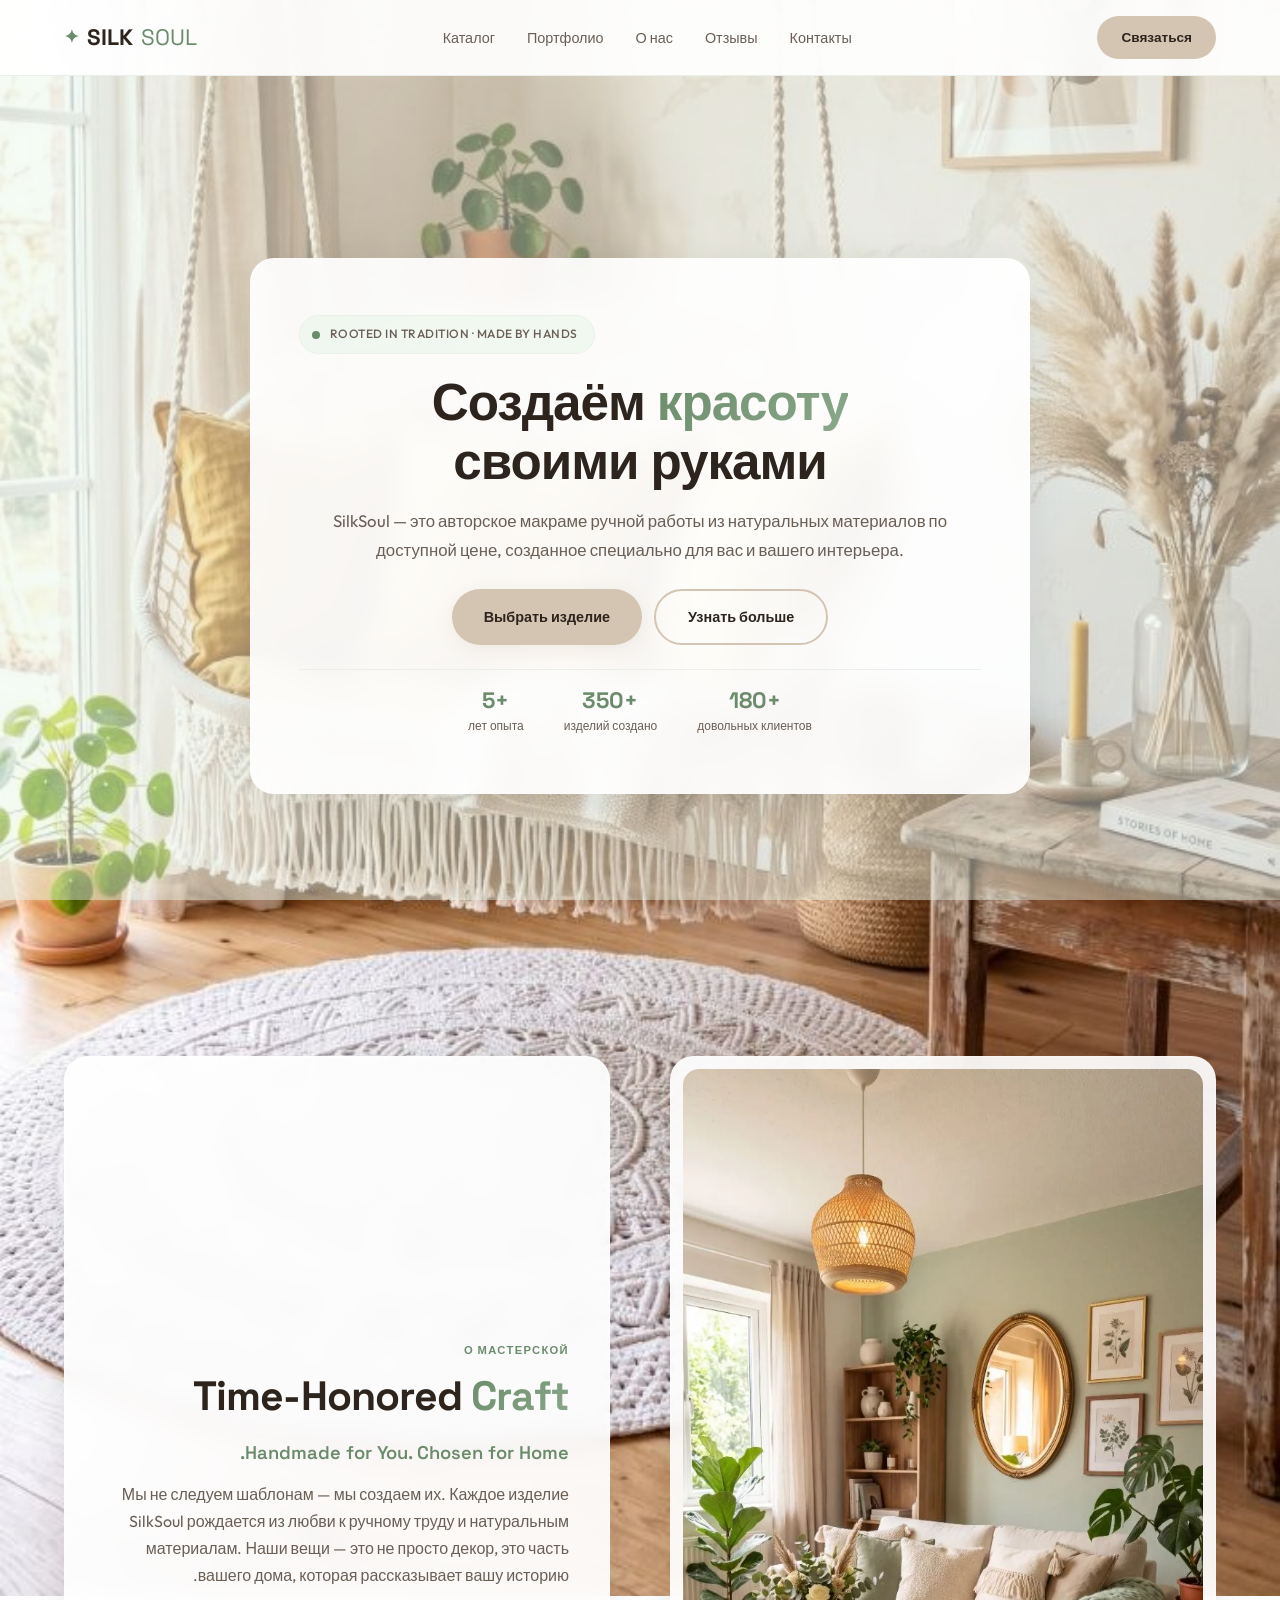
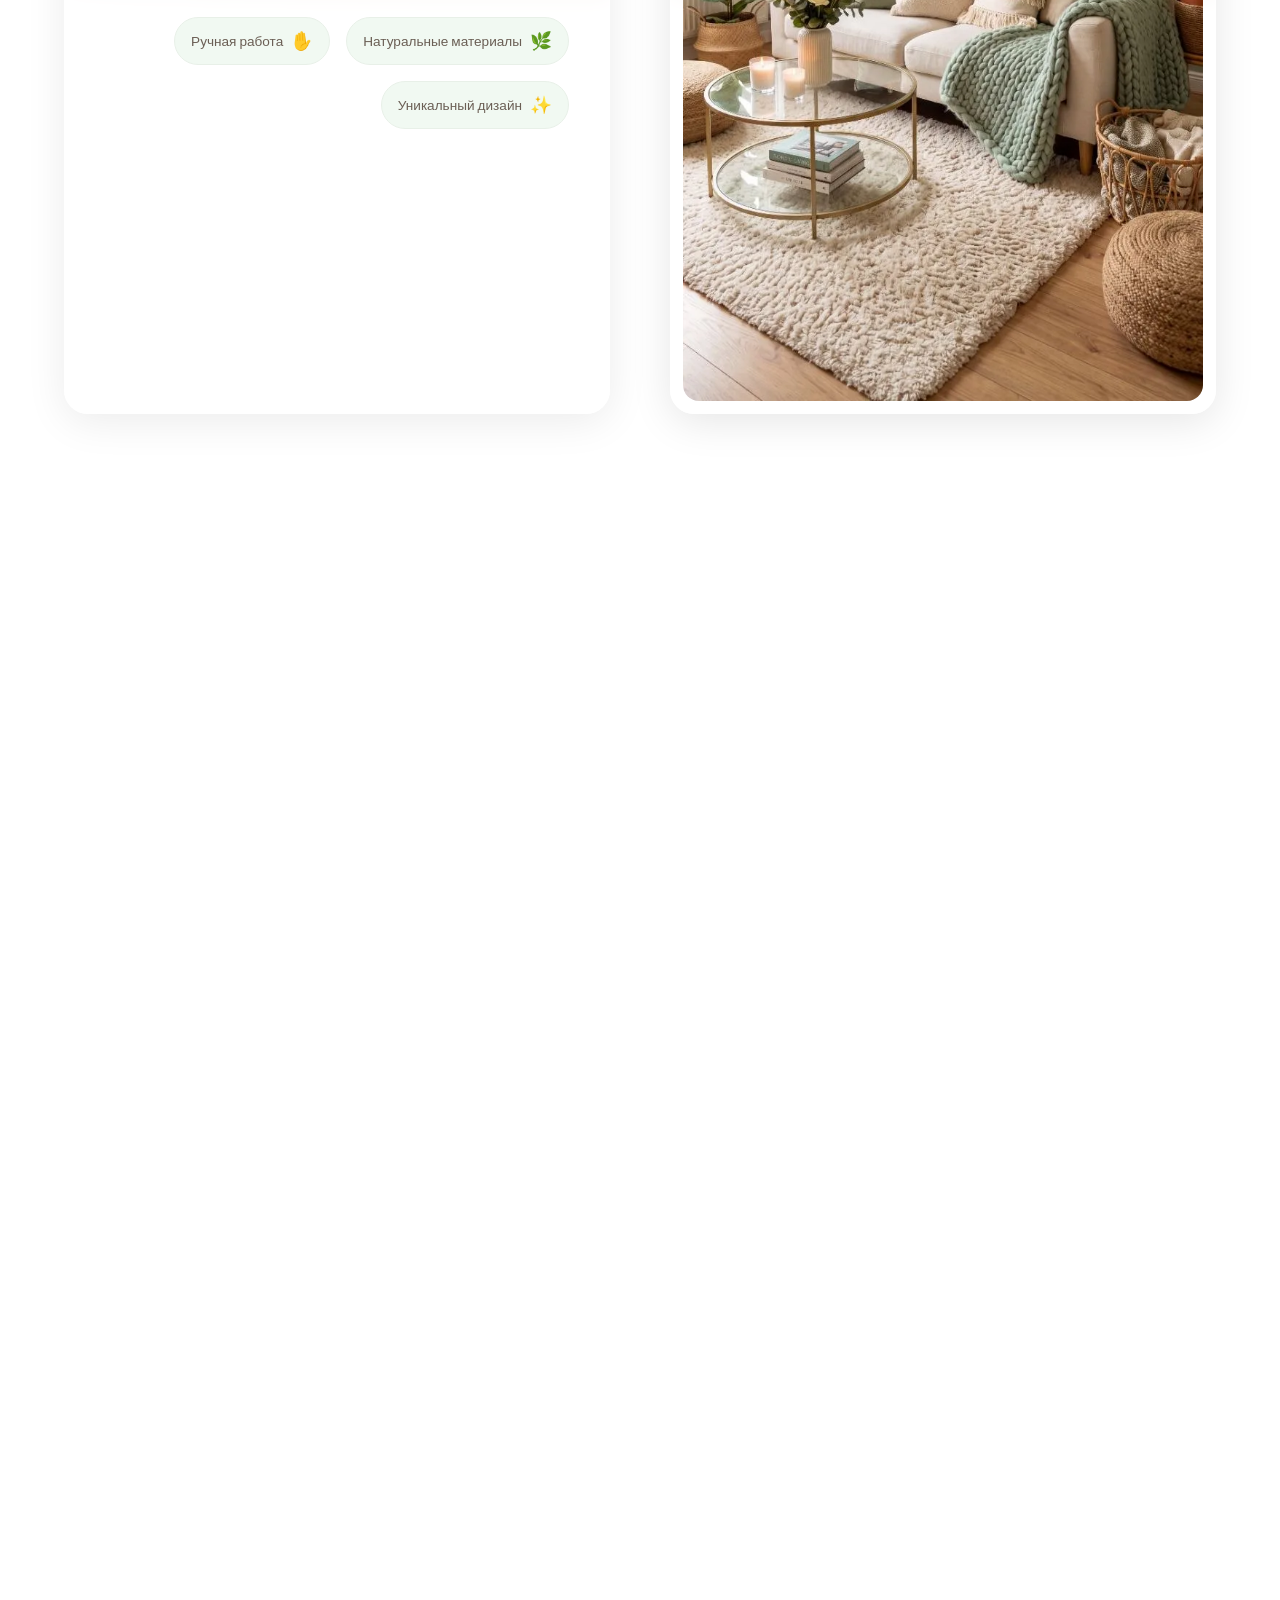
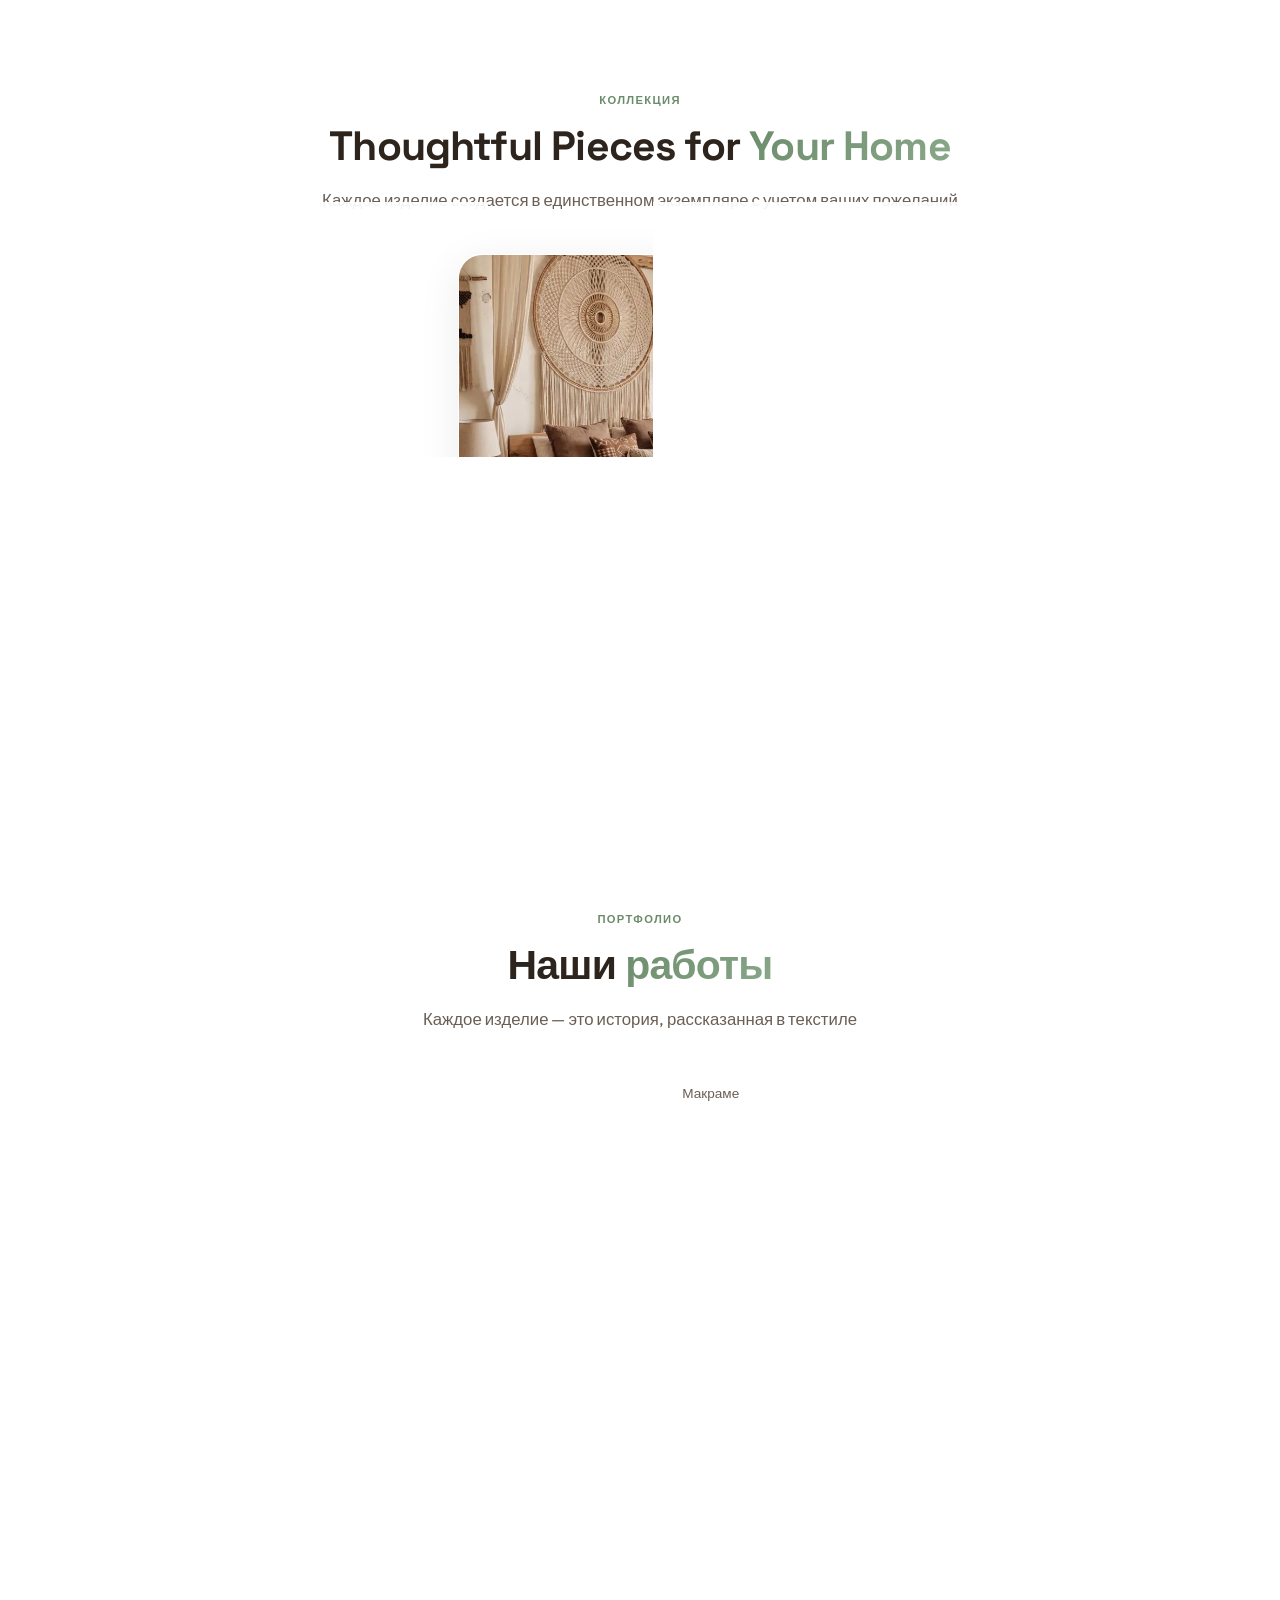
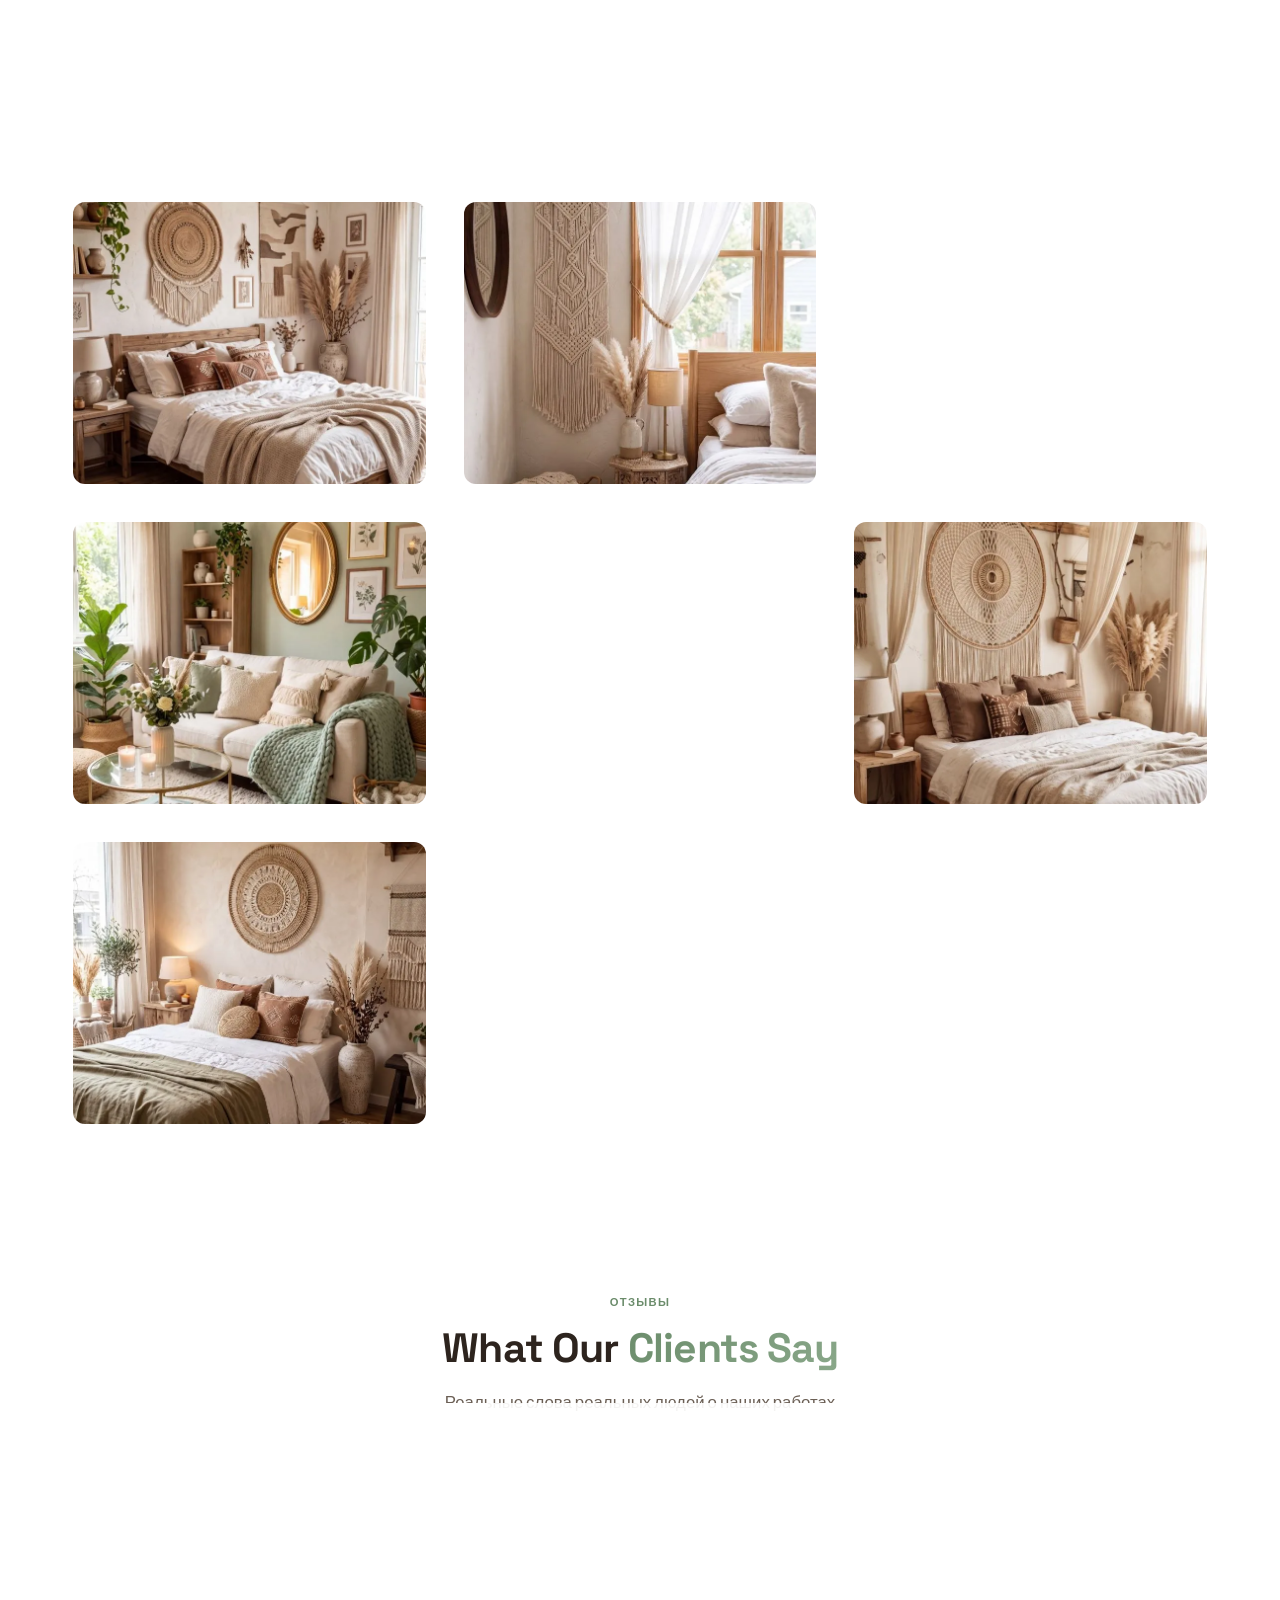
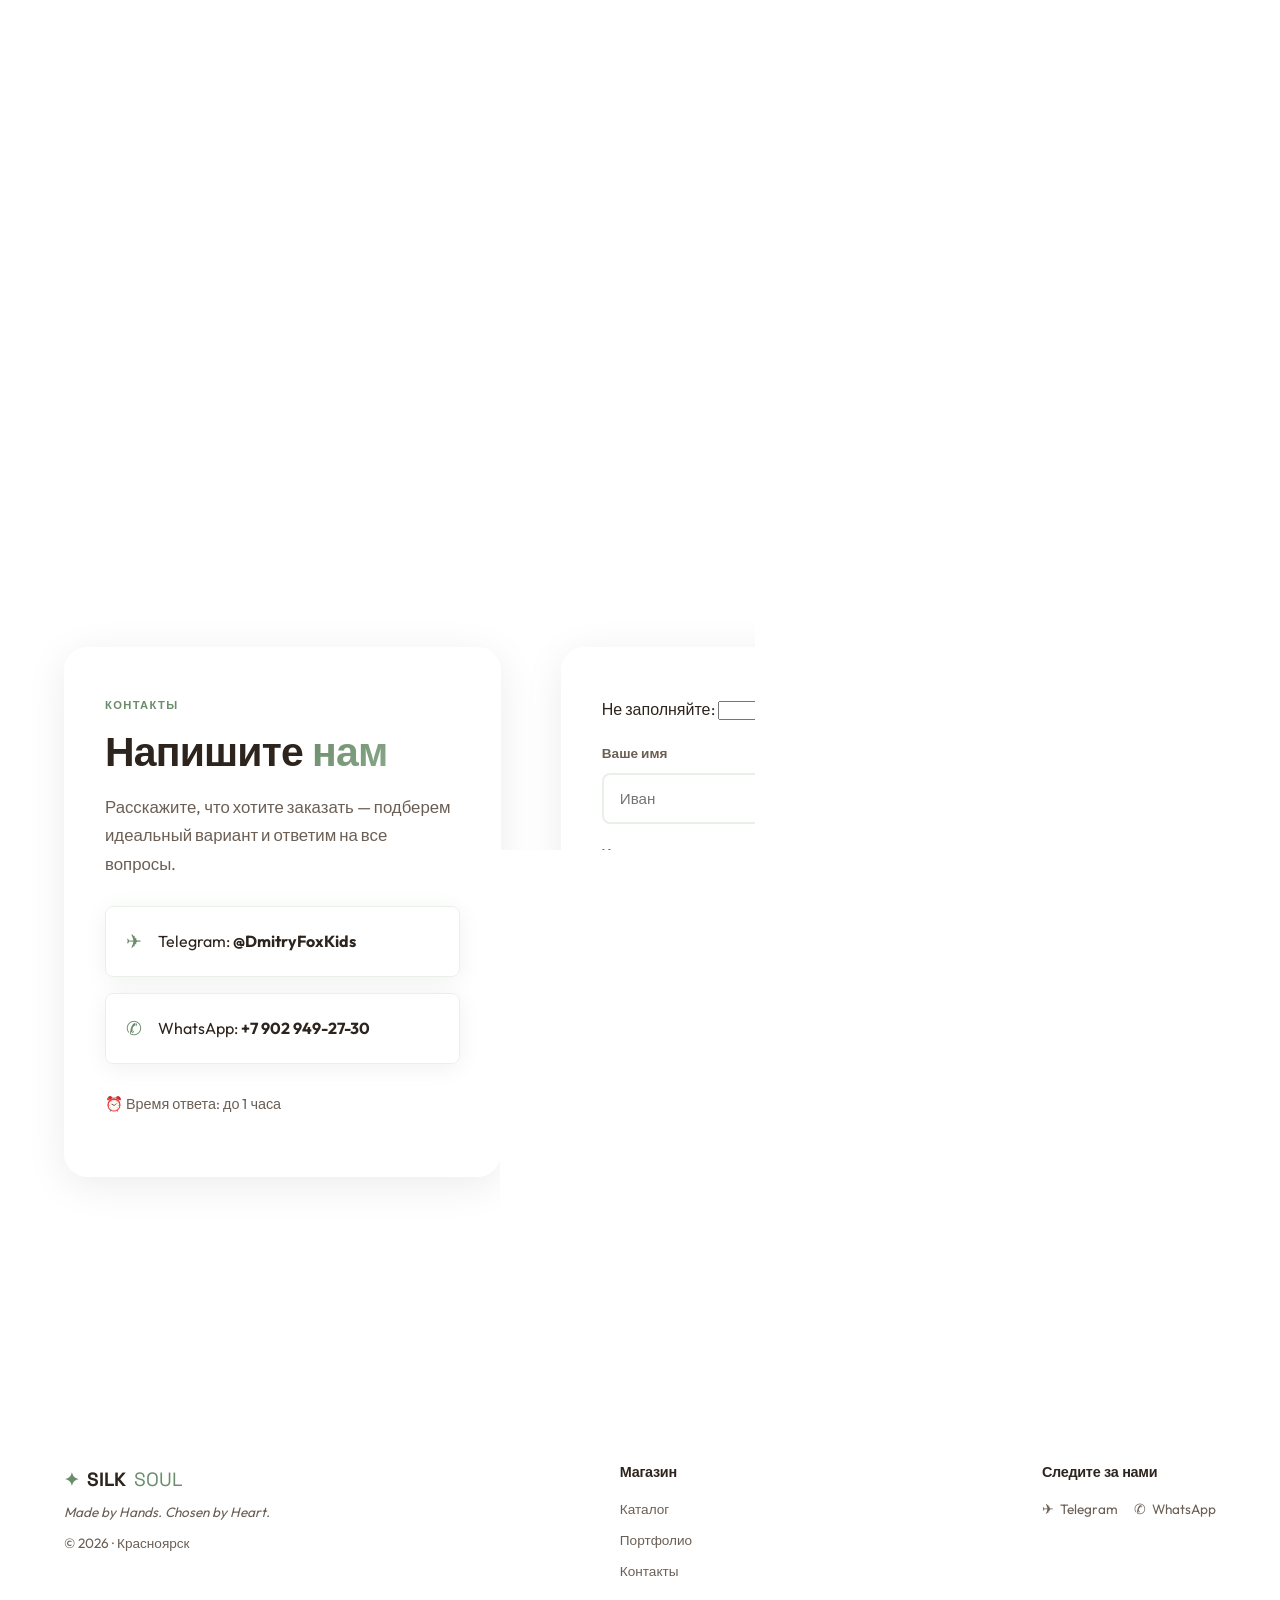
==== commit ee8e5b2e: "fix: update file" ====
--- a/index.html
+++ b/index.html
@@ -4,41 +4,60 @@
   <meta charset="UTF-8" />
   <meta name="viewport" content="width=device-width, initial-scale=1.0, viewport-fit=cover" />
   
-  <title>SilkSoul — Авторское макраме и вышивка</title>
-  <meta name="description" content="SilkSoul: Авторское макраме, плетёные качели и вышивка ручной работы." />
+  <title>SilkSoul — Авторское макраме ручной работы</title>
+  <meta name="description" content="SilkSoul: Авторское макраме, подвесные качели и декор ручной работы. Натуральные материалы, уникальный дизайн." />
   <meta name="robots" content="index, follow" />
 
   <!-- Open Graph -->
-  <meta property="og:title" content="SilkSoul — Макраме и вышивка на заказ" />
-  <meta property="og:description" content="Вещи, которые хочется трогать. Макраме, качели, вышивка — в единственном экземпляре." />
+  <meta property="og:title" content="SilkSoul — Макраме ручной работы" />
+  <meta property="og:description" content="Вещи, созданные с душой. Макраме, качели, декор — в единственном экземпляре." />
   <meta property="og:type" content="website" />
-  <meta property="og:url" content="https://silksoul.ru/" />
-  <meta property="og:image" content="/assets/img/og.jpg" />
-  <meta property="og:image:width" content="1200" />
-  <meta property="og:image:height" content="630" />
-
-  <meta name="theme-color" content="#F8F5F2" />
-  <link rel="canonical" href="https://silksoul.ru/" />
+  <meta property="og:url" content="https://gorodilov7-lang.github.io/" />
+  <meta property="og:image" content="assets/img/og.jpg" />
+
+  <meta name="theme-color" content="#E8F5E9" />
+  <link rel="canonical" href="https://gorodilov7-lang.github.io/" />
 
   <!-- Favicon -->
-  <link rel="icon" href="data:image/svg+xml,<svg xmlns='http://www.w3.org/2000/svg' viewBox='0 0 100 100'><text y='.9em' font-size='90' fill='%23FF6B35'>S</text></svg>" />
+  <link rel="icon" href="data:image/svg+xml,<svg xmlns='http://www.w3.org/2000/svg' viewBox='0 0 100 100'><text y='.9em' font-size='90' fill='%236B4F3C'>S</text></svg>" />
+
+  <!-- Schema.org JSON-LD для LocalBusiness -->
+  <script type="application/ld+json">
+  {
+    "@context": "https://schema.org",
+    "@type": "LocalBusiness",
+    "name": "SilkSoul",
+    "image": "assets/img/og.jpg",
+    "address": {
+      "@type": "PostalAddress",
+      "addressLocality": "Красноярск",
+      "addressCountry": "RU"
+    },
+    "description": "Авторское макраме и декор ручной работы. Подвесные качели, панно, вышивка.",
+    "priceRange": "₽₽",
+    "telephone": "+7 902 949-27-30",
+    "url": "https://gorodilov7-lang.github.io/"
+  }
+  </script>
 
   <!-- Fonts -->
   <link rel="preconnect" href="https://fonts.googleapis.com" />
   <link rel="preconnect" href="https://fonts.gstatic.com" crossorigin />
-  <link href="https://fonts.googleapis.com/css2?family=Space+Grotesk:wght@400;500;600;700&family=Outfit:wght@300;400;600;700;800&display=swap" rel="stylesheet" />
-
-  <link rel="stylesheet" href="/assets/css/main.css" />
+  <link href="https://fonts.googleapis.com/css2?family=Space+Grotesk:wght@400;500;600;700&family=Outfit:wght@300;400;500;600;700&display=swap" rel="stylesheet" />
+
+  <link rel="stylesheet" href="assets/css/main.css" />
 </head>
 
 <body>
+  <!-- Skip Link -->
   <a class="skip-link" href="#content">Перейти к содержанию</a>
 
+  <!-- Header -->
   <header class="header" role="banner">
     <div class="container">
       <nav class="navbar" aria-label="Основная навигация">
-        <a href="/" class="logo" aria-label="SilkSoul - главная">
-          <span class="logo-icon" aria-hidden="true">✦</span>
+        <a href="/" class="logo">
+          <span class="logo-icon">✦</span>
           SILK<span class="logo-dot">SOUL</span>
         </a>
         
@@ -51,7 +70,7 @@
         <ul class="nav-links" role="menubar">
           <li role="none"><a href="#catalog" role="menuitem">Каталог</a></li>
           <li role="none"><a href="#gallery" role="menuitem">Портфолио</a></li>
-          <li role="none"><a href="#process" role="menuitem">Процесс</a></li>
+          <li role="none"><a href="#about" role="menuitem">О нас</a></li>
           <li role="none"><a href="#reviews" role="menuitem">Отзывы</a></li>
           <li role="none"><a href="#contacts" role="menuitem">Контакты</a></li>
         </ul>
@@ -61,154 +80,195 @@
   </header>
 
   <main id="content">
-    <!-- Hero -->
+    <!-- Hero Section - Full Screen с одной карточкой -->
     <section class="hero" aria-label="Главный баннер">
-      <div class="hero-glow" aria-hidden="true"></div>
       <div class="container">
         <div class="hero-grid">
           <div class="hero-content">
             <div class="hero-badge">
               <span class="badge-dot"></span>
-              Ручная работа · Красноярск
-            </div>
-            <h1 class="hero-title">Текстиль,<br />созданный с <span class="highlight">душой</span></h1>
+              Rooted in Tradition · Made by Hands
+            </div>
+            <h1 class="hero-title">
+              Создаём <span class="highlight">красоту</span><br />
+              своими руками
+            </h1>
             <p class="hero-subtitle">
-              SilkSoul создает макраме и вышивку, которые не пылятся на полке —
-              они живут в вашем доме, дарят уют и собирают комплименты.
+              SilkSoul — это авторское макраме ручной работы из натуральных материалов по доступной цене, 
+              созданное специально для вас и вашего интерьера.
             </p>
             <div class="hero-actions">
               <a href="#catalog" class="btn btn-primary">Выбрать изделие</a>
-              <a href="#contacts" class="btn btn-ghost">Задать вопрос</a>
-            </div>
-            <div class="hero-trust">
-              <span>✦ 5+ лет практики</span>
-              <span>✦ 200+ изделий создано</span>
-              <span>✦ Доставка по всей России</span>
+              <a href="#about" class="btn btn-ghost">Узнать больше</a>
+            </div>
+            <div class="hero-stats">
+              <div class="stat-item">
+                <span class="stat-number">5+</span>
+                <span class="stat-label">лет опыта</span>
+              </div>
+              <div class="stat-item">
+                <span class="stat-number">350+</span>
+                <span class="stat-label">изделий создано</span>
+              </div>
+              <div class="stat-item">
+                <span class="stat-number">180+</span>
+                <span class="stat-label">довольных клиентов</span>
+              </div>
             </div>
           </div>
-          <figure class="hero-media">
+        </div>
+      </div>
+    </section>
+
+    <!-- About Section - текст справа, фото слева (id="about-history") -->
+    <section class="about" id="about-history" aria-label="История мастерской">
+      <div class="container">
+        <div class="about-grid">
+          <figure class="about-media">
             <picture>
-              <source srcset="/assets/img/works/IMG_04.webp" type="image/webp" />
-              <img src="/assets/img/works/IMG_04.jpg" alt="Подвесное кресло из макраме" loading="eager" decoding="async" width="600" height="460" />
+              <source srcset="assets/img/works/IMG_09.webp" type="image/webp" />
+              <img src="assets/img/works/IMG_09.jpg" alt="Процесс создания макраме" loading="lazy" decoding="async" width="500" height="380" />
             </picture>
-            <figcaption class="hero-caption">Подвесное кресло · хлопковый шнур</figcaption>
           </figure>
-        </div>
-      </div>
-    </section>
-
-    <!-- О мастере -->
-    <section class="about" id="about" aria-label="О мастерской">
+          <div class="about-text">
+            <p class="section-eyebrow">О мастерской</p>
+            <h2 class="section-title">Time-Honored <span class="highlight">Craft</span></h2>
+            <p class="about-lead">
+              Handmade for You. Chosen for Home.
+            </p>
+            <p class="about-body">
+              Мы не следуем шаблонам — мы создаем их. Каждое изделие SilkSoul рождается 
+              из любви к ручному труду и натуральным материалам. Наши вещи — это не просто декор, 
+              это часть вашего дома, которая рассказывает вашу историю.
+            </p>
+            <div class="about-features">
+              <div class="feature">
+                <span class="feature-icon" aria-hidden="true">🌿</span>
+                <span>Натуральные материалы</span>
+              </div>
+              <div class="feature">
+                <span class="feature-icon" aria-hidden="true">✋</span>
+                <span>Ручная работа</span>
+              </div>
+              <div class="feature">
+                <span class="feature-icon" aria-hidden="true">✨</span>
+                <span>Уникальный дизайн</span>
+              </div>
+            </div>
+          </div>
+        </div>
+      </div>
+    </section>
+
+    <!-- About Section - Текст слева, фото справа (id="about-philosophy") -->
+    <section class="about" id="about-philosophy" aria-label="Философия мастерской">
       <div class="container">
         <div class="about-grid">
           <div class="about-text">
-            <p class="section-eyebrow">О мастерской</p>
-            <h2 class="section-title">Не масс-маркет,<br />а вещь с <span class="highlight">характером</span></h2>
+            <p class="section-eyebrow">О нас</p>
+            <h2 class="section-title">Rooted in <span class="highlight">Tradition</span></h2>
             <p class="about-lead">
-              Каждое изделие SilkSoul создается лично — от первого узла до финальной упаковки.
+              Made by Hands. Chosen by Heart.
             </p>
             <p class="about-body">
-              Используем только натуральные материалы: хлопковый шнур, льняную канву.
-              Такие вещи не растягиваются и красиво стареют, становясь только лучше со временем.
-            </p>
-            <div class="about-stats">
-              <div class="stat">
-                <span class="stat-number">5+</span>
-                <span class="stat-label">лет практики</span>
-              </div>
-              <div class="stat">
-                <span class="stat-number">200+</span>
-                <span class="stat-label">счастливых клиентов</span>
-              </div>
-              <div class="stat">
-                <span class="stat-number">5-14</span>
-                <span class="stat-label">дней на создание</span>
+              Мы верим, что дом — это отражение души. Поэтому каждая наша работа рождается из желания наполнить пространство теплом и гармонией. SilkSoul создаёт текстиль, который вдохновляет, успокаивает и напоминает о важности простых вещей. Сделано с душой — для тех, кто ценит настоящее.
+            </p>
+            <div class="about-features">
+              <div class="feature">
+                <span class="feature-icon" aria-hidden="true">🧶</span>
+                <span>Создаёт уют</span>
+              </div>
+              <div class="feature">
+                <span class="feature-icon" aria-hidden="true">🤗</span>
+                <span>Сделано с душой</span>
+              </div>
+              <div class="feature">
+                <span class="feature-icon" aria-hidden="true">🖼</span>
+                <span>Украшает интерьер</span>
               </div>
             </div>
           </div>
           <figure class="about-media">
             <picture>
-              <source srcset="/assets/img/works/IMG_01.webp" type="image/webp" />
-              <img src="/assets/img/works/IMG_01.jpg" alt="Процесс создания макраме" loading="lazy" decoding="async" width="600" height="400" />
+              <source srcset="assets/img/works/IMG_12.webp" type="image/webp" />
+              <img src="assets/img/works/IMG_12.jpg" alt="Процесс создания макраме" loading="lazy" decoding="async" width="500" height="380" />
             </picture>
           </figure>
         </div>
       </div>
     </section>
 
-    <!-- Каталог -->
+    <!-- Catalog Section -->
     <section class="catalog" id="catalog" aria-label="Каталог изделий">
       <div class="container">
         <div class="section-header">
-          <p class="section-eyebrow">Услуги</p>
-          <h2 class="section-title">Выберите, что вам <span class="highlight">ближе</span></h2>
+          <p class="section-eyebrow">Коллекция</p>
+          <h2 class="section-title">Thoughtful Pieces for <span class="highlight">Your Home</span></h2>
           <p class="section-subtitle">Каждое изделие создается в единственном экземпляре с учетом ваших пожеланий</p>
         </div>
 
-        <div class="cards">
-          <article class="card">
+        <div class="catalog-grid">
+          <!-- Подвесные качели -->
+          <article class="catalog-card">
             <div class="card-image">
               <picture>
-                <source srcset="/assets/img/works/IMG_05.webp" type="image/webp" />
-                <img src="/assets/img/works/IMG_05.jpg" alt="Парящие качели из макраме" loading="lazy" decoding="async" width="400" height="260" />
+                <source srcset="assets/img/works/IMG_05.webp" type="image/webp" />
+                <img src="assets/img/works/IMG_05.jpg" alt="Подвесные качели" loading="lazy" decoding="async" width="400" height="300" />
               </picture>
               <div class="card-badge">🔥 Хит</div>
             </div>
             <div class="card-body">
-              <h3 class="card-title">Парящие качели</h3>
-              <p class="card-text">Любимое место для чтения и отдыха. Выдерживают до 120 кг.</p>
-              <div class="card-meta">
-                <span class="badge">7–14 дней</span>
-                <span class="price">от 7 000 ₽</span>
-              </div>
-              <a href="#contacts" class="card-link">Заказать →</a>
+              <h3 class="card-title">Подвесные качели</h3>
+              <p class="card-text">Любимое место для чтения и отдыха. Выдерживают до 250 кг.</p>
+              <div class="card-footer">
+                <span class="price">от 25 000 ₽</span>
+                <a href="#contacts" class="card-link">Заказать →</a>
+              </div>
             </div>
           </article>
 
-          <article class="card">
+          <!-- Панно -->
+          <article class="catalog-card">
             <div class="card-image">
               <picture>
-                <source srcset="/assets/img/works/IMG_11.webp" type="image/webp" />
-                <img src="/assets/img/works/IMG_11.jpg" alt="Панно из макраме" loading="lazy" decoding="async" width="400" height="260" />
+                <source srcset="assets/img/works/IMG_11.webp" type="image/webp" />
+                <img src="assets/img/works/IMG_11.jpg" alt="Панно из макраме" loading="lazy" decoding="async" width="400" height="300" />
               </picture>
               <div class="card-badge">⭐ Популярное</div>
             </div>
             <div class="card-body">
               <h3 class="card-title">Панно и декор</h3>
               <p class="card-text">Акцентная стена и фактура, которую хочется разглядывать.</p>
-              <div class="card-meta">
-                <span class="badge">5–10 дней</span>
-                <span class="price">от 3 000 ₽</span>
-              </div>
-              <a href="#contacts" class="card-link">Заказать →</a>
+              <div class="card-footer">
+                <span class="price">от 8 000 ₽</span>
+                <a href="#contacts" class="card-link">Заказать →</a>
+              </div>
             </div>
           </article>
 
-          <article class="card">
+          <!-- Декор -->
+          <article class="catalog-card">
             <div class="card-image">
               <picture>
-                <source srcset="/assets/img/works/IMG_08.webp" type="image/webp" />
-                <img src="/assets/img/works/IMG_08.jpg" alt="Вышивка ручной работы" loading="lazy" decoding="async" width="400" height="260" />
+                <source srcset="assets/img/works/IMG_07.webp" type="image/webp" />
+                <img src="assets/img/works/IMG_07.jpg" alt="Декор из макраме" loading="lazy" decoding="async" width="400" height="300" />
               </picture>
-              <div class="card-badge">✨ Эксклюзив</div>
+              <div class="card-badge">✨ Новинка</div>
             </div>
             <div class="card-body">
-              <h3 class="card-title">Вышивка</h3>
-              <p class="card-text">Изысканные узоры и дизайны, которые добавляют шарма вашему интерьеру.</p>
-              <div class="card-meta">
-                <span class="badge">5–12 дней</span>
-                <span class="price">от 2 500 ₽</span>
-              </div>
-              <a href="#contacts" class="card-link">Заказать →</a>
+              <h3 class="card-title">Декор и аксессуары</h3>
+              <p class="card-text">Небольшие акценты, которые создают уют и завершают интерьер.</p>
+              <div class="card-footer">
+                <span class="price">от 4 500 ₽</span>
+                <a href="#contacts" class="card-link">Заказать →</a>
+              </div>
             </div>
           </article>
         </div>
       </div>
     </section>
 
-    <div class="section-divider" aria-hidden="true"></div>
-
-    <!-- Галерея -->
+    <!-- Gallery Section -->
     <section class="gallery" id="gallery" aria-label="Портфолио работ">
       <div class="container">
         <div class="section-header">
@@ -217,127 +277,93 @@
           <p class="section-subtitle">Каждое изделие — это история, рассказанная в текстиле</p>
         </div>
 
-        <div class="gallery-filters" role="tablist" aria-label="Фильтр работ">
+        <div class="gallery-filters" role="tablist">
           <button class="filter-btn active" data-filter="all" role="tab" aria-selected="true">Все работы</button>
           <button class="filter-btn" data-filter="swing" role="tab" aria-selected="false">Качели</button>
           <button class="filter-btn" data-filter="macrame" role="tab" aria-selected="false">Макраме</button>
-          <button class="filter-btn" data-filter="embroidery" role="tab" aria-selected="false">Вышивка</button>
+          <button class="filter-btn" data-filter="embroidery" role="tab" aria-selected="false">Декор</button>
         </div>
 
         <div class="gallery-grid" id="gallery-grid" role="list">
-          <!-- Галерея заполняется через JavaScript -->
-        </div>
-      </div>
-    </section>
-
-    <!-- Процесс -->
-    <section class="process" id="process" aria-label="Процесс работы">
-      <div class="container">
-        <div class="section-header">
-          <p class="section-eyebrow">Этапы</p>
-          <h2 class="section-title">Как это <span class="highlight">работает</span></h2>
-          <p class="section-subtitle">Прозрачный и понятный процесс создания вашего изделия</p>
-        </div>
-
-        <div class="process-grid">
-          <div class="process-step">
-            <span class="step-number">01</span>
-            <div class="step-icon" aria-hidden="true">✉</div>
-            <h3>Заявка</h3>
-            <p>Оставьте заявку — мы ответим в течение дня и обсудим все детали.</p>
-          </div>
-          <div class="process-step">
-            <span class="step-number">02</span>
-            <div class="step-icon" aria-hidden="true">✎</div>
-            <h3>Детали</h3>
-            <p>Обсуждаем размер, цветовую гамму, бюджет и сроки.</p>
-          </div>
-          <div class="process-step">
-            <span class="step-number">03</span>
-            <div class="step-icon" aria-hidden="true">✦</div>
-            <h3>Создание</h3>
-            <p>5–14 дней ручной работы. Присылаем фото процесса на каждом этапе.</p>
-          </div>
-          <div class="process-step">
-            <span class="step-number">04</span>
-            <div class="step-icon" aria-hidden="true">📦</div>
-            <h3>Доставка</h3>
-            <p>Отправляем СДЭК или Почтой России с подарком внутри.</p>
-          </div>
-        </div>
-      </div>
-    </section>
-
-    <!-- Отзывы -->
+          <!-- Заполняется через JavaScript -->
+        </div>
+      </div>
+    </section>
+
+    <!-- Reviews Section -->
     <section class="reviews" id="reviews" aria-label="Отзывы клиентов">
       <div class="container">
         <div class="section-header">
           <p class="section-eyebrow">Отзывы</p>
-          <h2 class="section-title">Что говорят <span class="highlight">клиенты</span></h2>
+          <h2 class="section-title">What Our <span class="highlight">Clients Say</span></h2>
           <p class="section-subtitle">Реальные слова реальных людей о наших работах</p>
         </div>
 
         <div class="reviews-grid">
-          <blockquote class="review-card">
-            <div class="review-stars" aria-hidden="true">★★★★★</div>
-            <p class="review-text">«Качели для дочки — полный восторг! Доставка в Томск заняла всего 4 дня. Качество превосходное».</p>
+          <!-- Отзыв 1 -->
+          <blockquote class="review-card">
+            <div class="review-stars" aria-hidden="true">★★★★★</div>
+            <p class="review-text">«Качели для дочки — полный восторг! Доставка в Томск заняла всего 4 дня. Качество превосходное, ребенок в восторге».</p>
             <footer class="review-author">
               <cite>Анна</cite>
               <span class="review-location">г. Томск</span>
             </footer>
           </blockquote>
 
-          <blockquote class="review-card">
-            <div class="review-stars" aria-hidden="true">★★★★★</div>
-            <p class="review-text">«Панно висит над кроватью — не налюбуемся. Цвета идеально подошли под наш интерьер».</p>
+          <!-- Отзыв 2 -->
+          <blockquote class="review-card">
+            <div class="review-stars" aria-hidden="true">★★★★★</div>
+            <p class="review-text">«Панно висит над кроватью — не налюбуемся. Цвета идеально подошли под наш интерьер. Огромное спасибо!»</p>
             <footer class="review-author">
               <cite>Мария</cite>
               <span class="review-location">г. Красноярск</span>
             </footer>
           </blockquote>
 
-          <blockquote class="review-card">
-            <div class="review-stars" aria-hidden="true">★★★★★</div>
-            <p class="review-text">«Вышивка как живая! Приятный бонус — сухоцвет в посылке. Внимание к деталям поражает».</p>
-            <footer class="review-author">
-              <cite>Елена</cite>
+          <!-- Отзыв 3 -->
+          <blockquote class="review-card">
+            <div class="review-stars" aria-hidden="true">★★★★★</div>
+            <p class="review-text">«Заказала подвесные качели — теперь это любимое место в доме. Качественное макраме, все аккуратно, доставили быстро. Рекомендую!»</p>
+            <footer class="review-author">
+              <cite>Екатерина</cite>
               <span class="review-location">г. Москва</span>
             </footer>
           </blockquote>
-        </div>
-      </div>
-    </section>
-
-    <!-- FAQ -->
-    <section class="faq" id="faq" aria-label="Часто задаваемые вопросы">
-      <div class="container">
-        <div class="section-header">
-          <p class="section-eyebrow">FAQ</p>
-          <h2 class="section-title">Частые <span class="highlight">вопросы</span></h2>
-        </div>
-
-        <div class="faq-list">
-          <details>
-            <summary>Как крепить качели из макраме?</summary>
-            <p>Для крепления нужна надежная опора: бетонная балка, деревянная перекладина или металлический каркас. Мы прилагаем подробную инструкцию по монтажу.</p>
-          </details>
-          <details>
-            <summary>Как ухаживать за изделием из макраме?</summary>
-            <p>Рекомендуется сухая чистка пылесосом раз в 2–3 недели. При необходимости можно аккуратно постирать вручную.</p>
-          </details>
-          <details>
-            <summary>Нужна ли предоплата?</summary>
-            <p>Да, требуется предоплата 30–50% от стоимости изделия. Остаток после фото готового изделия.</p>
-          </details>
-          <details>
-            <summary>Можно ли заказать индивидуальный дизайн?</summary>
-            <p>Конечно! Мы создаем изделия по вашим эскизам и пожеланиям. Присылайте референсы.</p>
-          </details>
-        </div>
-      </div>
-    </section>
-
-    <!-- Контакты -->
+
+          <!-- Отзыв 4 -->
+          <blockquote class="review-card">
+            <div class="review-stars" aria-hidden="true">★★★★★</div>
+            <p class="review-text">«Делала заказ по своему эскизу — мастер учла все пожелания! Цвет, размер, форма — всё идеально. Очень довольна, буду заказывать ещё декор в спальню.»</p>
+            <footer class="review-author">
+              <cite>Ирина</cite>
+              <span class="review-location">г. Екатеринбург</span>
+            </footer>
+          </blockquote>
+
+          <!-- Отзыв 5 -->
+          <blockquote class="review-card">
+            <div class="review-stars" aria-hidden="true">★★★★★</div>
+            <p class="review-text">«Заказала декор из макраме в детскую комнату — мягкий, уютный, совершенно безопасный. Теперь это любимый уголок дочки. Очень довольны!»</p>
+            <footer class="review-author">
+              <cite>Светлана</cite>
+              <span class="review-location">г. Тюмень</span>
+            </footer>
+          </blockquote>
+
+          <!-- Отзыв 6 -->
+          <blockquote class="review-card">
+            <div class="review-stars" aria-hidden="true">★★★★★</div>
+            <p class="review-text">«Уже заказываю второе изделие! Первое панно радует уже год — не выцвело, не растянулось. Качество на высоте, мастер — профи!»</p>
+            <footer class="review-author">
+              <cite>Ольга</cite>
+              <span class="review-location">г. Новосибирск</span>
+            </footer>
+          </blockquote>
+        </div>
+      </div>
+    </section>
+
+    <!-- Contact Section -->
     <section class="contact" id="contacts" aria-label="Контакты">
       <div class="container">
         <div class="contact-grid">
@@ -347,7 +373,7 @@
             <p class="contact-lead">
               Расскажите, что хотите заказать — подберем идеальный вариант и ответим на все вопросы.
             </p>
-            <div class="contact-links">
+            <div class="contact-details">
               <a href="https://t.me/DmitryFoxKids" class="contact-link" target="_blank" rel="noopener noreferrer">
                 <span class="contact-icon" aria-hidden="true">✈</span>
                 <span>Telegram: <strong>@DmitryFoxKids</strong></span>
@@ -356,25 +382,25 @@
                 <span class="contact-icon" aria-hidden="true">✆</span>
                 <span>WhatsApp: <strong>+7 902 949-27-30</strong></span>
               </a>
-            </div>
-            <div class="contact-hours">
-              <span>⏰ Время ответа: до 1 часа в рабочее время</span>
+              <div class="contact-hours">
+                <span>⏰ Время ответа: до 1 часа</span>
+              </div>
             </div>
           </div>
 
-          <form class="contact-form" name="order" method="POST" data-netlify="true" data-netlify-honeypot="bot-field" action="/thank-you/">
+          <form class="contact-form" name="order" method="POST" data-netlify="true" data-netlify-honeypot="bot-field" action="thank-you.html">
             <input type="hidden" name="form-name" value="order" />
             <p class="sr-only"><label>Не заполняйте: <input name="bot-field" tabindex="-1" /></label></p>
 
             <div class="form-row">
               <label class="field">
                 <span class="field-label">Ваше имя</span>
-                <input type="text" name="name" autocomplete="given-name" required placeholder="Иван" maxlength="100" />
+                <input type="text" name="name" required placeholder="Иван" maxlength="100" />
               </label>
 
               <label class="field">
                 <span class="field-label">Контакт</span>
-                <input type="text" name="contact" autocomplete="tel" required placeholder="@username или +7..." maxlength="100" />
+                <input type="text" name="contact" required placeholder="@username или +7..." maxlength="100" />
               </label>
             </div>
 
@@ -382,16 +408,15 @@
               <span class="field-label">Что хотите заказать</span>
               <select name="direction" required>
                 <option value="" disabled selected>Выберите направление</option>
-                <option value="swing">Парящие качели</option>
+                <option value="swing">Подвесные качели</option>
                 <option value="macrame">Панно / декор</option>
-                <option value="embroidery">Вышивка</option>
                 <option value="other">Другое</option>
               </select>
             </label>
 
             <label class="field">
               <span class="field-label">Город доставки</span>
-              <input type="text" name="city" autocomplete="address-level2" placeholder="Например: Красноярск" maxlength="100" />
+              <input type="text" name="city" placeholder="Например: Красноярск" maxlength="100" />
             </label>
 
             <label class="field">
@@ -401,11 +426,10 @@
 
             <label class="consent-checkbox">
               <input type="checkbox" name="consent" value="yes" required />
-              <span>Я согласен(а) с <a href="/privacy/" target="_blank" class="consent-link">политикой конфиденциальности</a></span>
+              <span>Я согласен(а) с <a href="/privacy/index.html" target="_blank" class="consent-link">политикой конфиденциальности</a></span>
             </label>
 
             <button type="submit" class="btn btn-primary btn-full">
-              <span class="btn-icon" aria-hidden="true">✦</span>
               Отправить заявку
             </button>
           </form>
@@ -414,41 +438,42 @@
     </section>
   </main>
 
-  <!-- Кнопка "Наверх" -->
-  <button class="back-to-top" id="backToTop" aria-label="Вернуться наверх" hidden>
-    <span aria-hidden="true">↑</span>
-  </button>
-
-  <!-- Футер -->
+  <!-- Footer -->
   <footer class="footer" role="contentinfo">
     <div class="container">
       <div class="footer-grid">
         <div>
-          <a href="/" class="logo logo-footer" aria-label="SilkSoul - главная">
-            <span class="logo-icon" aria-hidden="true">✦</span>
+          <a href="/" class="logo logo-footer">
+            <span class="logo-icon">✦</span>
             SILK<span class="logo-dot">SOUL</span>
           </a>
+          <p class="footer-tagline">Made by Hands. Chosen by Heart.</p>
           <p class="footer-copy">© 2026 · Красноярск</p>
-          <p class="footer-tagline">Создаем текстиль, который вдохновляет</p>
-        </div>
+        </div>
+
         <div class="footer-links">
-          <a href="/privacy/" class="footer-doc">Политика конфиденциальности</a>
-          <a href="#catalog" class="footer-doc">Каталог</a>
-          <a href="#contacts" class="footer-doc">Контакты</a>
-        </div>
+          <h4>Магазин</h4>
+          <a href="#catalog">Каталог</a>
+          <a href="#gallery">Портфолио</a>
+          <a href="#contacts">Контакты</a>
+        </div>
+
         <div class="footer-social">
-          <a href="https://t.me/DmitryFoxKids" target="_blank" rel="noopener noreferrer" aria-label="Telegram">
-            <span aria-hidden="true">✈</span> Telegram
-          </a>
-          <a href="https://wa.me/79029492730" target="_blank" rel="noopener noreferrer" aria-label="WhatsApp">
-            <span aria-hidden="true">✆</span> WhatsApp
-          </a>
+          <h4>Следите за нами</h4>
+          <div class="social-links">
+            <a href="https://t.me/DmitryFoxKids" target="_blank" rel="noopener noreferrer" aria-label="Telegram">
+              <span aria-hidden="true">✈</span> Telegram
+            </a>
+            <a href="https://wa.me/79029492730" target="_blank" rel="noopener noreferrer" aria-label="WhatsApp">
+              <span aria-hidden="true">✆</span> WhatsApp
+            </a>
+          </div>
         </div>
       </div>
     </div>
   </footer>
 
-  <!-- Лайтбокс -->
+  <!-- Lightbox -->
   <div class="lightbox" hidden aria-hidden="true" role="dialog" aria-modal="true">
     <button class="lb-close" type="button" aria-label="Закрыть просмотр">✕</button>
     <div class="lb-content">
@@ -457,6 +482,11 @@
     </div>
   </div>
 
-  <script src="/assets/js/script.js" defer></script>
+  <!-- Back to Top -->
+  <button class="back-to-top" id="backToTop" aria-label="Вернуться наверх" hidden>
+    <span aria-hidden="true">↑</span>
+  </button>
+
+  <script src="assets/js/script.js" defer></script>
 </body>
 </html>
--- a/assets/css/main.css
+++ b/assets/css/main.css
@@ -1,32 +1,32 @@
 /* =========================================
-   1. Переменные - Светлый фон, яркие цвета
+   1. Variables - Light Green + Beige
    ========================================= */
 :root {
-  --bg: #F8F5F2;
-  --bg-light: #FDFBF9;
+  --bg: #E8F5E9;
+  --bg-light: #F1F8F2;
   --bg-card: #FFFFFF;
   --surface: #FFFFFF;
-  --text: #1A1410;
+  --text: #2D241E;
   --text-muted: #6B5F55;
   --text-light: #9A8B7E;
   
-  --primary: #FF6B35;
-  --primary-dark: #E55A2B;
-  --primary-light: #FF8A5C;
-  --accent: #FF3D6B;
-  --accent-light: #FF6B8A;
-  
-  --secondary: #00D4FF;
-  --secondary-dark: #00B8E6;
-  
-  --purple: #7C3AED;
-  --purple-light: #A78BFA;
-  
-  --gold: #FFB800;
-  --gold-light: #FFD64D;
-  
-  --border: #E8E0D8;
-  --border-light: #F0EBE6;
+  /* Beige Buttons */
+  --beige: #D4C5B2;
+  --beige-dark: #C4B5A2;
+  --beige-light: #E8DDD0;
+  --beige-lighter: #F5EFE8;
+  
+  --primary: #6B8C6B;
+  --primary-dark: #5A7A5A;
+  --primary-light: #8AA88A;
+  --accent: #D4C5B2;
+  --accent-light: #E8DDD0;
+  
+  --gold: #D4A373;
+  --gold-light: #F0DFC8;
+  
+  --border: #DCE8DC;
+  --border-light: #E8F0E8;
   
   --radius: 16px;
   --radius-sm: 8px;
@@ -36,11 +36,13 @@
   --font-display: 'Space Grotesk', 'Inter', sans-serif;
   
   --transition: 0.4s cubic-bezier(0.4, 0, 0.2, 1);
-  --shadow: 0 4px 24px rgba(255, 107, 53, 0.08);
-  --shadow-hover: 0 8px 40px rgba(255, 107, 53, 0.12);
-  --shadow-glow: 0 0 60px rgba(255, 107, 53, 0.06);
-}
-
+  --shadow: 0 4px 24px rgba(0, 0, 0, 0.06);
+  --shadow-hover: 0 8px 40px rgba(0, 0, 0, 0.1);
+}
+
+/* =========================================
+   2. Reset & Base
+   ========================================= */
 * { 
   margin: 0; 
   padding: 0; 
@@ -53,7 +55,7 @@
 }
 
 body {
-  background: var(--bg);
+  background: transparent;
   font-family: var(--font-body);
   font-weight: 400;
   color: var(--text);
@@ -84,59 +86,77 @@
 }
 
 .highlight {
-  background: linear-gradient(135deg, var(--primary), var(--accent));
+  background: linear-gradient(135deg, var(--primary), #8AA88A);
   -webkit-background-clip: text;
   -webkit-text-fill-color: transparent;
   background-clip: text;
 }
 
-/* Утилиты */
-.sr-only {
-  position: absolute; width: 1px; height: 1px;
-  padding: 0; margin: -1px; overflow: hidden;
-  clip: rect(0,0,0,0); white-space: nowrap; border: 0;
-}
-
+/* =========================================
+   3. Accessibility
+   ========================================= */
 .skip-link {
-  position: absolute; left: -999px; top: 12px;
-  background: var(--surface); border: 2px solid var(--primary);
-  padding: 12px 20px; border-radius: var(--radius-sm); z-index: 1000;
-  color: var(--text); font-weight: 600;
-}
-.skip-link:focus { left: 12px; outline: 3px solid var(--accent); outline-offset: 3px; }
-
-:focus-visible { outline: 2px solid var(--primary); outline-offset: 3px; }
-
-.container {
-  max-width: 1200px; margin: 0 auto; padding: 0 24px;
-}
-
-/* =========================================
-   2. Header
+  position: absolute; 
+  left: -999px; 
+  top: 12px;
+  background: var(--surface); 
+  border: 2px solid var(--primary);
+  padding: 12px 20px; 
+  border-radius: 8px; 
+  z-index: 1000;
+  color: var(--text); 
+  font-weight: 600;
+}
+
+.skip-link:focus { 
+  left: 12px; 
+  outline: 3px solid var(--primary); 
+}
+
+:focus-visible { 
+  outline: 2px solid var(--primary); 
+  outline-offset: 3px; 
+}
+
+/* =========================================
+   4. Container
+   ========================================= */
+.container { 
+  max-width: 1200px; 
+  margin: 0 auto; 
+  padding: 0 24px; 
+}
+
+/* =========================================
+   5. Header
    ========================================= */
 .header {
-  position: sticky; top: 0; z-index: 100;
-  background: rgba(253, 251, 249, 0.95);
-  backdrop-filter: blur(20px) saturate(180%);
+  position: sticky; 
+  top: 0; 
+  z-index: 100;
+  background: rgba(255, 255, 255, 0.92);
+  backdrop-filter: blur(20px);
   border-bottom: 1px solid var(--border-light);
   transition: all var(--transition);
 }
 
-.header.scrolled {
-  box-shadow: var(--shadow);
+.header.scrolled { 
+  box-shadow: var(--shadow); 
 }
 
 .navbar {
-  display: flex; justify-content: space-between; align-items: center;
-  padding: 16px 0; gap: 24px;
-}
-
-.logo { 
-  font-family: var(--font-display); 
-  font-size: 1.4rem; 
-  font-weight: 700; 
+  display: flex; 
+  justify-content: space-between; 
+  align-items: center;
+  padding: 16px 0; 
+  gap: 24px;
+}
+
+.logo {
+  font-family: var(--font-display);
+  font-size: 1.4rem;
+  font-weight: 700;
   color: var(--text);
-  letter-spacing: -0.02em;
   display: flex;
   align-items: center;
   gap: 8px;
@@ -154,101 +174,163 @@
 }
 
 .logo-dot { 
-  color: var(--primary);
-  font-weight: 400;
+  color: var(--primary); 
+  font-weight: 400; 
 }
 
 .nav-links {
-  display: flex; gap: 32px; list-style: none; align-items: center;
-}
-
-.nav-links a { 
-  font-size: 0.9rem; 
-  font-weight: 500; 
+  display: flex; 
+  gap: 32px; 
+  list-style: none; 
+  align-items: center;
+}
+
+.nav-links a {
+  font-size: 0.9rem;
+  font-weight: 500;
+  color: var(--text-muted);
   position: relative;
-  color: var(--text-muted);
-  letter-spacing: 0.02em;
 }
 
 .nav-links a:hover { 
-  color: var(--primary);
+  color: var(--primary); 
 }
 
 .nav-links a::after {
-  content: ''; position: absolute; width: 0; height: 2px;
-  bottom: -4px; left: 50%; transform: translateX(-50%);
-  background: linear-gradient(90deg, var(--primary), var(--accent));
+  content: '';
+  position: absolute;
+  bottom: -4px;
+  left: 50%;
+  transform: translateX(-50%);
+  width: 0;
+  height: 2px;
+  background: var(--primary);
   transition: width var(--transition);
 }
-.nav-links a:hover::after { width: 100%; }
+
+.nav-links a:hover::after { 
+  width: 100%; 
+}
 
 .nav-cta {
-  background: linear-gradient(135deg, var(--primary), var(--accent)); 
-  color: #fff; 
+  background: var(--beige);
+  color: var(--text);
   padding: 10px 24px;
-  border-radius: 50px; 
-  font-size: 0.85rem; 
+  border-radius: 50px;
+  font-size: 0.85rem;
   font-weight: 600;
   transition: all var(--transition);
   white-space: nowrap;
-  letter-spacing: 0.03em;
-}
-.nav-cta:hover { 
-  transform: translateY(-2px) scale(1.02); 
-  box-shadow: 0 4px 20px rgba(255, 107, 53, 0.3);
-}
-
+}
+
+.nav-cta:hover {
+  background: var(--beige-dark);
+  transform: translateY(-2px);
+  box-shadow: 0 4px 20px rgba(212, 197, 178, 0.3);
+}
+
+/* =========================================
+   6. Burger Menu
+   ========================================= */
 .burger-menu {
-  display: none; background: none; border: none; cursor: pointer;
-  width: 30px; height: 24px; position: relative; z-index: 101; padding: 0;
-}
+  display: none; 
+  background: none; 
+  border: none; 
+  cursor: pointer;
+  width: 30px; 
+  height: 24px; 
+  position: relative; 
+  z-index: 101; 
+  padding: 0;
+}
+
 .burger-menu span {
-  display: block; width: 100%; height: 2px; background: var(--text);
-  position: absolute; left: 0; transition: all var(--transition); border-radius: 2px;
-}
+  display: block; 
+  width: 100%; 
+  height: 2px; 
+  background: var(--text);
+  position: absolute; 
+  left: 0; 
+  transition: all var(--transition); 
+  border-radius: 2px;
+}
+
 .burger-menu span:nth-child(1) { top: 0; }
 .burger-menu span:nth-child(2) { top: 11px; }
 .burger-menu span:nth-child(3) { bottom: 0; }
 
-.burger-menu.active span:nth-child(1) { transform: rotate(45deg); top: 11px; }
-.burger-menu.active span:nth-child(2) { opacity: 0; }
-.burger-menu.active span:nth-child(3) { transform: rotate(-45deg); bottom: 11px; }
-
-/* =========================================
-   3. Hero
-   ========================================= */
-.hero { 
-  padding: 60px 0 40px; 
-  position: relative; 
-  overflow: hidden;
+.burger-menu.active span:nth-child(1) { 
+  transform: rotate(45deg); 
+  top: 11px; 
+}
+
+.burger-menu.active span:nth-child(2) { 
+  opacity: 0; 
+}
+
+.burger-menu.active span:nth-child(3) { 
+  transform: rotate(-45deg); 
+  bottom: 11px; 
+}
+
+/* =========================================
+   7. Hero Section - Full Screen Background
+   ========================================= */
+.hero {
+  background: transparent !important;
+  min-height: 100vh;
+  display: flex;
+  align-items: center;
+  justify-content: center;
+  padding: 40px 0;
+  position: relative;
+}
+
+.hero::before {
+  display: none;
+}
+
+.hero .container {
+  position: relative;
+  z-index: 1;
+  width: 100%;
 }
 
 .hero-glow {
-  position: absolute;
-  top: -200px;
-  right: -200px;
-  width: 600px;
-  height: 600px;
-  background: radial-gradient(circle, rgba(255, 107, 53, 0.06) 0%, transparent 70%);
-  pointer-events: none;
-  animation: glow-move 10s ease-in-out infinite;
-}
-
-@keyframes glow-move {
-  0%, 100% { transform: translate(0, 0); }
-  50% { transform: translate(-50px, 50px); }
+  display: none;
 }
 
 .hero-grid {
-  display: grid; grid-template-columns: 1fr 1fr; gap: 48px;
-  align-items: center; position: relative; z-index: 1;
+  display: flex;
+  justify-content: center;
+  align-items: center;
+  position: relative;
+  z-index: 1;
+}
+
+.hero-content {
+  background: rgba(255, 255, 255, 0.92);
+  backdrop-filter: blur(12px);
+  border-radius: 24px;
+  padding: 56px 48px;
+  border: 1px solid rgba(255, 255, 255, 0.3);
+  box-shadow: 0 8px 40px rgba(0, 0, 0, 0.08);
+  transition: transform 0.3s ease, box-shadow 0.3s ease;
+  max-width: 780px;
+  width: 100%;
+  margin: 0 auto;
+}
+
+.hero-content:hover {
+  transform: translateY(-4px);
+  box-shadow: 0 12px 60px rgba(0, 0, 0, 0.12);
 }
 
 .hero-badge {
   display: inline-flex;
   align-items: center;
   gap: 10px;
-  background: var(--surface);
+  background: rgba(232, 245, 233, 0.6);
   border: 1px solid var(--border-light);
   padding: 8px 16px 8px 12px;
   border-radius: 50px;
@@ -274,297 +356,301 @@
   50% { opacity: 0.3; }
 }
 
-.section-eyebrow {
-  font-size: 0.7rem; 
-  font-weight: 600; 
-  text-transform: uppercase;
-  letter-spacing: 0.12em; 
+.hero-title {
+  font-size: clamp(2.4rem, 4.5vw, 3.2rem);
+  margin-bottom: 16px;
+  line-height: 1.15;
+  color: var(--text);
+  text-align: center;
+}
+
+.hero-title .highlight {
+  display: inline-block;
+}
+
+.hero-subtitle {
+  font-size: 1.05rem;
+  color: var(--text-muted);
+  margin-bottom: 24px;
+  line-height: 1.7;
+  text-align: center;
+}
+
+.hero-actions {
+  display: flex;
+  gap: 12px;
+  flex-wrap: wrap;
+  margin-bottom: 24px;
+  justify-content: center;
+}
+
+.hero-stats {
+  display: flex;
+  gap: 40px;
+  flex-wrap: wrap;
+  padding-top: 20px;
+  border-top: 1px solid var(--border-light);
+  justify-content: center;
+}
+
+.stat-item {
+  display: flex;
+  flex-direction: column;
+  align-items: center;
+}
+
+.stat-number {
+  font-family: var(--font-display);
+  font-size: 1.4rem;
+  font-weight: 700;
   color: var(--primary);
-  margin-bottom: 12px; 
-  display: block;
-}
-
-.hero-title { 
-  font-size: clamp(2.6rem, 5vw, 3.6rem); 
-  margin-bottom: 20px;
-  line-height: 1.1;
-}
-
-.hero-subtitle { 
-  font-size: 1.05rem; 
-  color: var(--text-muted); 
-  max-width: 480px; 
-  margin-bottom: 28px; 
-  line-height: 1.6;
-}
-
-.hero-actions { 
-  display: flex; 
-  gap: 12px; 
-  flex-wrap: wrap; 
-  margin-bottom: 24px; 
-}
-
-.hero-trust { 
-  display: flex; 
-  gap: 20px; 
-  flex-wrap: wrap; 
-  font-size: 0.8rem; 
-  color: var(--text-muted);
-}
-
-.hero-trust span {
-  display: flex;
-  align-items: center;
-  gap: 6px;
-}
-
-.hero-media { 
-  border-radius: var(--radius-lg); 
-  overflow: hidden; 
-  position: relative; 
-  box-shadow: var(--shadow-hover);
-  background: var(--bg-light);
-  border: 1px solid var(--border-light);
-  min-height: 300px;
-}
-
-.hero-media img { 
-  width: 100%; 
-  height: 100%; 
-  object-fit: cover; 
-  transition: transform 0.7s ease;
-  min-height: 300px;
-}
-
-.hero-media:hover img { transform: scale(1.02); }
-
-.hero-caption {
-  position: absolute; 
-  bottom: 20px; 
-  left: 20px;
-  background: rgba(255,255,255,0.92);
-  backdrop-filter: blur(8px);
-  padding: 10px 20px;
-  border-radius: var(--radius-sm);
-  font-size: 0.8rem; 
-  font-weight: 500;
-  border: 1px solid var(--border-light);
-  color: var(--text-muted);
-}
-
-/* =========================================
-   4. Общие элементы
+  line-height: 1;
+}
+
+.stat-label {
+  font-size: 0.75rem;
+  color: var(--text-muted);
+  margin-top: 4px;
+}
+
+/* =========================================
+   8. Buttons
    ========================================= */
 .btn {
   display: inline-flex;
   align-items: center;
   justify-content: center;
   gap: 8px;
-  padding: 14px 32px; 
+  padding: 14px 32px;
   border-radius: 50px;
-  font-size: 0.9rem; 
-  font-weight: 600; 
+  font-size: 0.9rem;
+  font-weight: 600;
   transition: all var(--transition);
-  cursor: pointer; 
-  border: none; 
-  text-align: center; 
+  cursor: pointer;
+  border: none;
+  text-align: center;
   user-select: none;
-  letter-spacing: 0.02em;
-}
-
-.btn-primary { 
-  background: linear-gradient(135deg, var(--primary), var(--accent)); 
-  color: #fff;
-  box-shadow: 0 4px 20px rgba(255, 107, 53, 0.2);
-}
-
-.btn-primary:hover { 
-  transform: translateY(-3px) scale(1.02); 
-  box-shadow: 0 8px 30px rgba(255, 107, 53, 0.3);
-}
-
-.btn-ghost { 
-  background: transparent; 
-  border: 2px solid var(--border); 
+}
+
+.btn-primary {
+  background: var(--beige);
   color: var(--text);
-}
-
-.btn-ghost:hover { 
-  border-color: var(--primary); 
+  box-shadow: 0 4px 20px rgba(212, 197, 178, 0.3);
+}
+
+.btn-primary:hover {
+  background: var(--beige-dark);
+  transform: translateY(-3px);
+  box-shadow: 0 8px 30px rgba(212, 197, 178, 0.4);
+}
+
+.btn-ghost {
+  background: transparent;
+  border: 2px solid var(--beige);
+  color: var(--text);
+}
+
+.btn-ghost:hover {
+  border-color: var(--beige-dark);
+  color: var(--text);
+  background: rgba(212, 197, 178, 0.1);
+  transform: translateY(-3px);
+}
+
+.btn-full { 
+  width: 100%; 
+}
+
+/* =========================================
+   9. Section Headers
+   ========================================= */
+.section-eyebrow {
+  font-size: 0.7rem;
+  font-weight: 600;
+  text-transform: uppercase;
+  letter-spacing: 0.12em;
   color: var(--primary);
-  transform: translateY(-3px);
-}
-
-.btn-full { width: 100%; }
-
-.about, .catalog, .gallery, .process, .reviews, .faq, .contact { padding: 80px 0; }
-.catalog, .process, .faq { 
-  background: var(--bg-light);
+  margin-bottom: 12px;
+  display: block;
+}
+
+.section-header {
+  text-align: center;
+  margin-bottom: 40px;
+  max-width: 700px;
+  margin-left: auto;
+  margin-right: auto;
+}
+
+.section-title {
+  font-size: clamp(2rem, 3.2vw, 2.8rem);
+  margin-bottom: 16px;
+}
+
+.section-subtitle {
+  color: var(--text-muted);
+  font-size: 1.05rem;
+  line-height: 1.6;
+}
+
+/* =========================================
+   10. About Section - ОДИНАКОВЫЙ РАЗМЕР
+   ========================================= */
+.about {
+  padding: 80px 0;
+  background: transparent !important;
+}
+
+.about-grid {
+  display: grid;
+  grid-template-columns: 1fr 1fr;
+  gap: 60px;
+  align-items: stretch;
+  direction: rtl;
+}
+
+/* ФОТО - ТОЧНО ТАКОЙ ЖЕ РАЗМЕР КАК КАРТОЧКА С ТЕКСТОМ */
+.about-media {
+  border-radius: var(--radius-lg);
+  overflow: hidden;
+  box-shadow: var(--shadow-hover);
   position: relative;
-}
-
-.catalog::before,
-.process::before,
-.faq::before {
-  content: '';
-  position: absolute;
-  top: 0;
-  left: 0;
-  right: 0;
-  height: 3px;
-  background: linear-gradient(90deg, transparent, var(--primary), var(--accent), transparent);
-  opacity: 0.2;
-}
-
-.section-header { 
-  text-align: center; 
-  margin-bottom: 52px; 
-  max-width: 700px; 
-  margin-left: auto; 
-  margin-right: auto; 
-}
-
-.section-title { 
-  font-size: clamp(2rem, 3.2vw, 2.8rem); 
-  margin-bottom: 16px;
-}
-
-.section-subtitle { 
-  color: var(--text-muted); 
-  font-size: 1.05rem; 
-  line-height: 1.6;
-}
-
-.section-divider {
-  max-width: 120px; 
-  margin: 0 auto; 
-  border-top: 2px solid var(--primary); 
-  opacity: 0.15;
-}
-
-/* =========================================
-   5. About
-   ========================================= */
-.about {
-  background: var(--bg);
-}
-
-.about-grid { 
-  display: grid; 
-  grid-template-columns: 1fr 1fr; 
-  gap: 60px; 
-  align-items: center; 
-}
-
-.about-lead { 
-  font-size: 1.15rem; 
-  font-weight: 500; 
-  margin-bottom: 12px; 
+  background: rgba(255, 255, 255, 0.92);
+  backdrop-filter: blur(12px);
+  border: 1px solid rgba(255, 255, 255, 0.3);
+  padding: 12px;
+  order: 2;
+  transition: transform 0.5s cubic-bezier(0.25, 0.46, 0.45, 0.94), 
+              box-shadow 0.5s cubic-bezier(0.25, 0.46, 0.45, 0.94);
+  width: 100%;
+  display: flex;
+  align-items: center;
+  justify-content: center;
+  /* Высота автоматически равна текстовой карточке через align-items: stretch */
+  min-height: 300px;
+}
+
+.about-media:hover {
+  transform: scale(1.02);
+  box-shadow: 0 16px 70px rgba(0, 0, 0, 0.18);
+}
+
+.about-media img {
+  width: 100%;
+  height: 100%;
+  object-fit: cover;
+  border-radius: 16px;
+  transition: transform 0.6s cubic-bezier(0.25, 0.46, 0.45, 0.94);
+}
+
+.about-media:hover img {
+  transform: scale(1.05);
+}
+
+/* ТЕКСТОВАЯ КАРТОЧКА - ТАКОЙ ЖЕ РАЗМЕР КАК ФОТО */
+.about-text {
+  background: rgba(255, 255, 255, 0.92);
+  backdrop-filter: blur(12px);
+  border-radius: 24px;
+  padding: 48px 40px;
+  border: 1px solid rgba(255, 255, 255, 0.3);
+  box-shadow: 0 8px 40px rgba(0, 0, 0, 0.08);
+  order: 2;
+  display: flex;
+  flex-direction: column;
+  justify-content: center;
+  min-height: 300px;
+}
+
+.about-lead {
+  font-size: 1.15rem;
+  font-weight: 600;
+  margin-bottom: 12px;
   color: var(--primary);
   font-family: var(--font-display);
 }
 
-.about-body { 
-  color: var(--text-muted); 
-  margin-bottom: 28px; 
+.about-body {
+  color: var(--text-muted);
+  margin-bottom: 28px;
   line-height: 1.7;
 }
 
-.about-stats { 
-  display: flex; 
-  gap: 40px; 
-  flex-wrap: wrap; 
-  margin-top: 24px;
-}
-
-.stat { 
-  display: flex; 
-  flex-direction: column; 
-}
-
-.stat-number { 
-  font-family: var(--font-display); 
-  font-size: 2rem; 
-  font-weight: 700; 
-  background: linear-gradient(135deg, var(--primary), var(--accent));
-  -webkit-background-clip: text;
-  -webkit-text-fill-color: transparent;
-  display: block; 
-  line-height: 1;
-}
-
-.stat-label { 
-  font-size: 0.85rem; 
-  color: var(--text-muted);
-  margin-top: 4px;
-}
-
-.about-media { 
-  border-radius: var(--radius-lg); 
-  overflow: hidden; 
-  box-shadow: var(--shadow-hover); 
-  position: relative;
-  background: var(--bg);
+.about-features {
+  display: flex;
+  gap: 16px;
+  flex-wrap: wrap;
+}
+
+.feature {
+  display: flex;
+  align-items: center;
+  gap: 8px;
+  background: rgba(232, 245, 233, 0.6);
+  padding: 8px 16px;
+  border-radius: 50px;
+  font-size: 0.85rem;
   border: 1px solid var(--border-light);
-  min-height: 300px;
-}
-
-.about-media img { 
-  width: 100%; 
-  height: 100%; 
-  object-fit: cover; 
-  min-height: 400px; 
-}
-
-/* =========================================
-   6. Catalog Cards
-   ========================================= */
-.cards { 
-  display: grid; 
-  grid-template-columns: repeat(auto-fit, minmax(300px, 1fr)); 
-  gap: 30px; 
-}
-
-.card {
-  background: var(--surface); 
-  border-radius: var(--radius-lg); 
+  color: var(--text-muted);
+}
+
+.feature-icon { 
+  font-size: 1.1rem; 
+}
+
+/* =========================================
+   11. Catalog Section
+   ========================================= */
+.catalog {
+  padding: 80px 0;
+  background: transparent !important;
+}
+
+.catalog-grid {
+  display: grid;
+  grid-template-columns: repeat(3, 1fr);
+  gap: 30px;
+}
+
+.catalog-card {
+  background: rgba(255, 255, 255, 0.92);
+  backdrop-filter: blur(12px);
+  border-radius: var(--radius-lg);
   overflow: hidden;
   transition: all var(--transition);
-  display: flex; 
-  flex-direction: column; 
+  border: 1px solid rgba(255, 255, 255, 0.3);
+  box-shadow: 0 8px 40px rgba(0, 0, 0, 0.08);
+}
+
+.catalog-card:hover {
+  transform: translateY(-8px);
+  box-shadow: 0 12px 60px rgba(0, 0, 0, 0.15);
+  border-color: var(--primary);
+}
+
+.card-image {
+  position: relative;
+  overflow: hidden;
+  height: 300px;
+  background: transparent;
+}
+
+.card-image img {
+  width: 100%;
   height: 100%;
-  border: 1px solid var(--border-light);
-  box-shadow: var(--shadow);
-}
-
-.card:hover { 
-  transform: translateY(-8px); 
-  box-shadow: var(--shadow-hover);
-  border-color: var(--primary);
-}
-
-.card-image { 
-  position: relative; 
-  overflow: hidden; 
-  height: 260px;
-  background: var(--bg);
-}
-
-.card-image img { 
-  width: 100%; 
-  height: 100%; 
-  object-fit: cover; 
+  object-fit: cover;
   transition: transform 0.6s ease;
 }
 
-.card:hover .card-image img { transform: scale(1.06); }
+.catalog-card:hover .card-image img { 
+  transform: scale(1.06); 
+}
 
 .card-badge {
   position: absolute;
   top: 16px;
   right: 16px;
-  background: linear-gradient(135deg, var(--primary), var(--accent));
+  background: var(--primary);
   color: #fff;
   padding: 4px 14px;
   border-radius: 50px;
@@ -575,122 +661,114 @@
   box-shadow: var(--shadow);
 }
 
-.card-body { 
-  padding: 24px; 
-  flex-grow: 1; 
-  display: flex; 
-  flex-direction: column; 
-}
-
-.card-title { 
-  font-size: 1.3rem; 
-  margin-bottom: 8px; 
+.card-body {
+  padding: 24px;
+  display: flex;
+  flex-direction: column;
+  gap: 12px;
+}
+
+.card-title {
+  font-size: 1.2rem;
   font-family: var(--font-display);
 }
 
-.card-text { 
-  color: var(--text-muted); 
-  font-size: 0.95rem; 
-  margin-bottom: 16px; 
-  flex-grow: 1; 
-}
-
-.card-meta { 
-  display: flex; 
-  justify-content: space-between; 
-  align-items: center; 
-  margin-bottom: 16px; 
-  padding-top: 16px; 
+.card-text {
+  color: var(--text-muted);
+  font-size: 0.95rem;
+  flex-grow: 1;
+}
+
+.card-footer {
+  display: flex;
+  justify-content: space-between;
+  align-items: center;
+  padding-top: 16px;
   border-top: 1px solid var(--border-light);
 }
 
-.badge { 
-  background: var(--bg); 
-  border: 1px solid var(--border); 
-  padding: 4px 14px; 
-  border-radius: 20px; 
-  font-size: 0.8rem; 
-  font-weight: 500; 
-  color: var(--text-muted);
-}
-
-.price { 
-  font-weight: 700; 
+.price {
+  font-weight: 700;
   color: var(--primary);
   font-size: 1.1rem;
 }
 
-.card-link { 
-  color: var(--primary); 
-  font-weight: 600; 
-  font-size: 0.95rem; 
-  display: inline-flex; 
+.card-link {
+  color: var(--primary);
+  font-weight: 600;
+  font-size: 0.95rem;
+  display: inline-flex;
   align-items: center;
   gap: 6px;
   transition: all var(--transition);
 }
 
-.card-link:hover { 
+.card-link:hover {
   color: var(--primary-dark);
   gap: 10px;
 }
 
 /* =========================================
-   7. Gallery
+   12. Gallery Section
    ========================================= */
 .gallery {
-  background: var(--bg);
+  padding: 80px 0;
+  background: transparent !important;
 }
 
 .gallery-filters {
-  display: flex; 
-  justify-content: center; 
-  gap: 12px; 
-  margin-bottom: 40px; 
+  display: flex;
+  justify-content: center;
+  gap: 12px;
+  margin-bottom: 40px;
   flex-wrap: wrap;
 }
 
 .filter-btn {
-  background: var(--surface); 
-  border: 1px solid var(--border); 
+  background: rgba(255, 255, 255, 0.85);
+  backdrop-filter: blur(8px);
+  border: 1px solid rgba(255, 255, 255, 0.3);
   padding: 10px 24px;
-  border-radius: 50px; 
-  font-size: 0.85rem; 
-  font-weight: 500; 
+  border-radius: 50px;
+  font-size: 0.85rem;
+  font-weight: 500;
   cursor: pointer;
-  transition: all var(--transition); 
+  transition: all var(--transition);
   font-family: var(--font-body);
   color: var(--text-muted);
 }
 
-.filter-btn:hover { 
-  border-color: var(--primary); 
+.filter-btn:hover {
+  border-color: var(--primary);
   color: var(--primary);
-}
-
-.filter-btn.active { 
-  background: linear-gradient(135deg, var(--primary), var(--accent));
-  color: #fff; 
+  background: rgba(255, 255, 255, 0.95);
+}
+
+.filter-btn.active {
+  background: var(--primary);
+  color: #fff;
   border-color: var(--primary);
-  box-shadow: 0 4px 20px rgba(255, 107, 53, 0.2);
+  box-shadow: 0 4px 20px rgba(107, 140, 107, 0.2);
 }
 
 .gallery-grid {
-  display: grid; 
-  grid-template-columns: repeat(auto-fill, minmax(280px, 1fr)); 
+  display: grid;
+  grid-template-columns: repeat(auto-fill, minmax(280px, 1fr));
   gap: 20px;
 }
 
 .gitem {
-  display: block; 
-  position: relative; 
-  border-radius: var(--radius-sm); 
+  display: block;
+  position: relative;
+  border-radius: var(--radius-sm);
   overflow: hidden;
   cursor: pointer;
   height: 300px;
-  background: var(--surface);
-  border: 1px solid var(--border-light);
+  background: rgba(255, 255, 255, 0.92);
+  backdrop-filter: blur(8px);
+  border: 1px solid rgba(255, 255, 255, 0.3);
   transition: all var(--transition);
+  padding: 8px;
 }
 
 .gitem:hover {
@@ -704,22 +782,24 @@
   width: 100%;
   height: 100%;
   object-fit: cover;
+  border-radius: 12px;
   transition: transform 0.5s ease;
 }
 
-.gitem:hover img { transform: scale(1.05); }
-
-/* Кнопка на элементе галереи */
+.gitem:hover img { 
+  transform: scale(1.03); 
+}
+
 .gitem-button {
   position: absolute;
-  bottom: 12px;
-  right: 12px;
+  bottom: 20px;
+  right: 20px;
   width: 40px;
   height: 40px;
   border-radius: 50%;
   border: none;
-  background: rgba(255, 107, 53, 0.9);
-  color: #fff;
+  background: var(--beige);
+  color: var(--text);
   font-size: 1.1rem;
   cursor: pointer;
   opacity: 0;
@@ -729,6 +809,7 @@
   display: flex;
   align-items: center;
   justify-content: center;
+  box-shadow: 0 4px 16px rgba(0, 0, 0, 0.1);
 }
 
 .gitem:hover .gitem-button,
@@ -737,14 +818,8 @@
   transform: scale(1);
 }
 
-.gitem-button:hover {
-  background: var(--primary);
-  transform: scale(1.1);
-}
-
-.gitem-button:focus-visible {
-  outline: 2px solid var(--primary);
-  outline-offset: 2px;
+.gitem-button:hover { 
+  background: var(--beige-dark); 
 }
 
 .gitem:focus-visible {
@@ -753,81 +828,31 @@
 }
 
 /* =========================================
-   8. Process & Reviews
-   ========================================= */
-.process {
-  background: var(--bg-light);
-}
-
-.process-grid {
-  display: grid; 
-  grid-template-columns: repeat(auto-fit, minmax(250px, 1fr)); 
+   13. Reviews Section
+   ========================================= */
+.reviews {
+  padding: 80px 0;
+  background: transparent !important;
+}
+
+.reviews-grid {
+  display: grid;
+  grid-template-columns: repeat(auto-fit, minmax(300px, 1fr));
   gap: 30px;
 }
 
-.process-step {
-  background: var(--surface); 
-  padding: 32px 24px; 
+.review-card {
+  background: rgba(255, 255, 255, 0.92);
+  backdrop-filter: blur(12px);
+  padding: 32px;
   border-radius: var(--radius-lg);
+  border: 1px solid rgba(255, 255, 255, 0.3);
   transition: all var(--transition);
-  text-align: center;
-  border: 1px solid var(--border-light);
-  box-shadow: var(--shadow);
-}
-
-.process-step:hover { 
-  transform: translateY(-6px); 
-  box-shadow: var(--shadow-hover);
-  border-color: var(--primary);
-}
-
-.step-number {
-  font-family: var(--font-display); 
-  font-size: 0.85rem; 
-  font-weight: 700;
-  color: var(--primary);
-  display: block; 
-  margin-bottom: 8px;
-  letter-spacing: 0.1em;
-}
-
-.step-icon {
-  font-size: 2rem;
-  margin-bottom: 12px;
-}
-
-.process-step h3 { 
-  font-size: 1.1rem; 
-  margin-bottom: 8px; 
-}
-
-.process-step p { 
-  font-size: 0.9rem; 
-  color: var(--text-muted); 
-  line-height: 1.6;
-}
-
-.reviews {
-  background: var(--bg);
-}
-
-.reviews-grid {
-  display: grid; 
-  grid-template-columns: repeat(auto-fit, minmax(300px, 1fr)); 
-  gap: 30px;
-}
-
-.review-card {
-  background: var(--surface); 
-  padding: 32px; 
-  border-radius: var(--radius-lg);
-  border: 1px solid var(--border-light);
-  transition: all var(--transition);
-  box-shadow: var(--shadow);
+  box-shadow: 0 8px 40px rgba(0, 0, 0, 0.08);
 }
 
 .review-card:hover {
-  box-shadow: var(--shadow-hover);
+  box-shadow: 0 12px 60px rgba(0, 0, 0, 0.15);
   transform: translateY(-4px);
   border-color: var(--primary);
 }
@@ -839,9 +864,9 @@
   letter-spacing: 2px;
 }
 
-.review-text { 
-  font-style: italic; 
-  margin-bottom: 20px; 
+.review-text {
+  font-style: italic;
+  margin-bottom: 20px;
   color: var(--text);
   font-size: 1rem;
   line-height: 1.6;
@@ -853,7 +878,7 @@
 }
 
 .review-author cite {
-  font-weight: 600; 
+  font-weight: 600;
   color: var(--primary);
   font-style: normal;
 }
@@ -865,106 +890,62 @@
 }
 
 /* =========================================
-   9. FAQ
-   ========================================= */
-.faq-list {
-  max-width: 740px;
-  margin: 0 auto;
-}
-
-.faq-list details {
-  border-bottom: 1px solid var(--border-light);
-  padding: 20px 0;
-}
-
-.faq-list details:first-child {
-  border-top: 1px solid var(--border-light);
-}
-
-.faq-list summary {
-  cursor: pointer; 
-  font-weight: 600; 
-  list-style: none; 
-  position: relative; 
-  padding-right: 40px;
+   14. Contact Section
+   ========================================= */
+.contact {
+  padding: 80px 0;
+  background: transparent !important;
+}
+
+.contact-grid {
+  display: grid;
+  grid-template-columns: 1fr 1.5fr;
+  gap: 60px;
+  align-items: start;
+}
+
+.contact-info {
+  background: rgba(255, 255, 255, 0.92);
+  backdrop-filter: blur(12px);
+  border-radius: 24px;
+  padding: 48px 40px;
+  border: 1px solid rgba(255, 255, 255, 0.3);
+  box-shadow: 0 8px 40px rgba(0, 0, 0, 0.08);
+}
+
+.contact-lead {
+  margin-bottom: 28px;
+  color: var(--text-muted);
   font-size: 1.05rem;
-  font-family: var(--font-display);
-}
-
-.faq-list summary::-webkit-details-marker { display: none; }
-
-.faq-list summary::after {
-  content: '+'; 
-  position: absolute; 
-  right: 0; 
-  top: 50%; 
-  transform: translateY(-50%);
-  font-size: 1.6rem; 
-  color: var(--primary);
-  line-height: 1;
-  transition: transform var(--transition);
-}
-
-.faq-list details[open] summary::after { 
-  content: '−';
-}
-
-.faq-list details p { 
-  margin-top: 16px; 
-  color: var(--text-muted); 
-  font-size: 0.95rem;
-  line-height: 1.6;
-  padding-right: 20px;
-}
-
-/* =========================================
-   10. Contact
-   ========================================= */
-.contact {
-  background: var(--bg-light);
-}
-
-.contact-grid { 
-  display: grid; 
-  grid-template-columns: 1fr 1.5fr; 
-  gap: 60px; 
-  align-items: start;
-}
-
-.contact-lead { 
-  margin-bottom: 28px; 
-  color: var(--text-muted);
-  font-size: 1.05rem;
-}
-
-.contact-links { 
-  display: flex; 
-  flex-direction: column; 
+}
+
+.contact-details {
+  display: flex;
+  flex-direction: column;
   gap: 16px;
-  margin-bottom: 20px;
 }
 
 .contact-link {
-  display: flex; 
-  align-items: center; 
-  gap: 16px; 
+  display: flex;
+  align-items: center;
+  gap: 16px;
   padding: 18px 20px;
-  background: var(--surface); 
-  border: 1px solid var(--border-light); 
+  background: rgba(255, 255, 255, 0.6);
+  border: 1px solid var(--border-light);
   border-radius: var(--radius-sm);
   transition: all var(--transition);
   box-shadow: var(--shadow);
 }
 
-.contact-link:hover { 
-  border-color: var(--primary); 
+.contact-link:hover {
+  border-color: var(--primary);
   transform: translateX(6px);
   box-shadow: var(--shadow-hover);
 }
 
 .contact-icon { 
   font-size: 1.2rem; 
-  color: var(--primary);
+  color: var(--primary); 
 }
 
 .contact-hours {
@@ -973,10 +954,16 @@
   padding: 12px 0;
 }
 
-.contact-form { 
-  display: flex; 
-  flex-direction: column; 
-  gap: 18px; 
+.contact-form {
+  background: rgba(255, 255, 255, 0.92);
+  backdrop-filter: blur(12px);
+  border-radius: 24px;
+  padding: 48px 40px;
+  border: 1px solid rgba(255, 255, 255, 0.3);
+  box-shadow: 0 8px 40px rgba(0, 0, 0, 0.08);
+  display: flex;
+  flex-direction: column;
+  gap: 18px;
 }
 
 .form-row {
@@ -985,38 +972,37 @@
   gap: 18px;
 }
 
-.field { 
-  display: flex; 
-  flex-direction: column; 
-  gap: 8px; 
-}
-
-.field-label { 
-  font-size: 0.85rem; 
-  font-weight: 600; 
-  color: var(--text-muted);
-  letter-spacing: 0.02em;
-}
-
-.field input, 
-.field select, 
+.field {
+  display: flex;
+  flex-direction: column;
+  gap: 8px;
+}
+
+.field-label {
+  font-size: 0.85rem;
+  font-weight: 600;
+  color: var(--text-muted);
+}
+
+.field input,
+.field select,
 .field textarea {
-  padding: 14px 16px; 
-  border: 2px solid var(--border-light); 
+  padding: 14px 16px;
+  border: 2px solid var(--border-light);
   border-radius: var(--radius-sm);
-  background: var(--surface); 
-  font-family: var(--font-body); 
+  background: rgba(255, 255, 255, 0.8);
+  font-family: var(--font-body);
   font-size: 0.95rem;
   transition: all var(--transition);
   color: var(--text);
 }
 
-.field input:focus, 
-.field select:focus, 
+.field input:focus,
+.field select:focus,
 .field textarea:focus {
-  outline: none; 
+  outline: none;
   border-color: var(--primary);
-  box-shadow: 0 0 0 4px rgba(255, 107, 53, 0.05);
+  box-shadow: 0 0 0 4px rgba(107, 140, 107, 0.05);
 }
 
 .field textarea {
@@ -1025,12 +1011,11 @@
 }
 
 .consent-checkbox {
-  display: flex; 
-  align-items: flex-start; 
-  gap: 12px; 
-  font-size: 0.85rem; 
-  color: var(--text-muted);
-  padding: 4px 0;
+  display: flex;
+  align-items: flex-start;
+  gap: 12px;
+  font-size: 0.85rem;
+  color: var(--text-muted);
 }
 
 .consent-checkbox input[type="checkbox"] {
@@ -1042,107 +1027,110 @@
   cursor: pointer;
 }
 
-.consent-link { 
+.consent-link {
   text-decoration: underline;
   color: var(--primary);
 }
 
-.consent-link:hover {
-  color: var(--primary-dark);
-}
-
-/* =========================================
-   11. Footer
-   ========================================= */
-.footer { 
-  padding: 48px 0; 
-  border-top: 1px solid var(--border-light);
-  background: var(--bg);
+.consent-link:hover { 
+  color: var(--primary-dark); 
+}
+
+/* =========================================
+   15. Footer
+   ========================================= */
+.footer {
+  padding: 48px 0;
+  border-top: 1px solid rgba(255, 255, 255, 0.3);
+  background: rgba(255, 255, 255, 0.85);
+  backdrop-filter: blur(12px);
   margin-top: auto;
 }
 
-.footer-grid { 
-  display: flex; 
-  justify-content: space-between; 
-  align-items: center; 
-  flex-wrap: wrap; 
-  gap: 24px; 
+.footer-grid {
+  display: flex;
+  justify-content: space-between;
+  align-items: flex-start;
+  flex-wrap: wrap;
+  gap: 40px;
 }
 
 .logo-footer { 
   font-size: 1.2rem; 
 }
 
-.footer-copy { 
-  font-size: 0.85rem; 
-  color: var(--text-muted); 
-  margin-top: 4px; 
-}
-
 .footer-tagline {
-  font-size: 0.8rem;
-  color: var(--text-light);
+  font-size: 0.85rem;
+  color: var(--text-muted);
   font-style: italic;
-  margin-top: 2px;
-}
-
-.footer-links { 
+  margin: 4px 0 8px;
+}
+
+.footer-copy {
+  font-size: 0.85rem;
+  color: var(--text-muted);
+}
+
+.footer-links h4,
+.footer-social h4 {
+  font-size: 0.9rem;
+  margin-bottom: 12px;
+  font-family: var(--font-display);
+}
+
+.footer-links a,
+.footer-social a {
+  display: block;
+  font-size: 0.85rem;
+  color: var(--text-muted);
+  padding: 4px 0;
+  transition: color var(--transition);
+}
+
+.footer-links a:hover,
+.footer-social a:hover {
+  color: var(--primary);
+}
+
+.social-links { 
   display: flex; 
-  gap: 24px; 
-  flex-wrap: wrap;
-}
-
-.footer-doc { 
-  font-size: 0.85rem; 
-  color: var(--text-muted);
-  transition: color var(--transition);
-}
-
-.footer-doc:hover { 
-  color: var(--primary);
-}
-
-.footer-social { 
-  display: flex; 
-  gap: 20px; 
-}
-
-.footer-social a { 
-  font-size: 0.9rem; 
-  font-weight: 500; 
-  color: var(--text-muted);
-  display: flex;
-  align-items: center;
-  gap: 6px;
-}
-
-.footer-social a:hover { 
-  color: var(--primary);
-}
-
-/* =========================================
-   12. Lightbox
+  gap: 16px; 
+  flex-wrap: wrap; 
+}
+
+.social-links a { 
+  display: inline-flex; 
+  gap: 6px; 
+  align-items: center; 
+}
+
+/* =========================================
+   16. Lightbox
    ========================================= */
 .lightbox {
-  position: fixed; top: 0; left: 0; width: 100%; height: 100%;
+  position: fixed; 
+  top: 0; 
+  left: 0; 
+  width: 100%; 
+  height: 100%;
   background: rgba(0, 0, 0, 0.85);
   backdrop-filter: blur(8px);
   z-index: 2000;
-  display: flex; 
-  justify-content: center; 
+  display: flex;
+  justify-content: center;
   align-items: center;
   opacity: 0;
   transition: opacity 0.3s ease;
   padding: 40px;
 }
 
-.lightbox:not([hidden]) {
-  opacity: 1;
-}
-
-.lightbox[hidden] {
-  display: none;
-  pointer-events: none;
+.lightbox:not([hidden]) { 
+  opacity: 1; 
+}
+
+.lightbox[hidden] { 
+  display: none; 
+  pointer-events: none; 
 }
 
 .lb-content {
@@ -1184,12 +1172,12 @@
 }
 
 .lb-close:hover { 
-  opacity: 1;
-  transform: rotate(90deg);
-}
-
-/* =========================================
-   13. Back to Top
+  opacity: 1; 
+  transform: rotate(90deg); 
+}
+
+/* =========================================
+   17. Back to Top
    ========================================= */
 .back-to-top {
   position: fixed;
@@ -1200,12 +1188,12 @@
   height: 50px;
   border-radius: 50%;
   border: none;
-  background: linear-gradient(135deg, var(--primary), var(--accent));
-  color: #fff;
+  background: var(--beige);
+  color: var(--text);
   font-size: 1.4rem;
   cursor: pointer;
   transition: all var(--transition);
-  box-shadow: 0 4px 20px rgba(255, 107, 53, 0.3);
+  box-shadow: 0 4px 20px rgba(212, 197, 178, 0.3);
   opacity: 0;
   transform: translateY(20px);
 }
@@ -1216,12 +1204,12 @@
 }
 
 .back-to-top:hover {
+  background: var(--beige-dark);
   transform: translateY(-4px) scale(1.05);
-  box-shadow: 0 8px 30px rgba(255, 107, 53, 0.4);
-}
-
-/* =========================================
-   14. Анимации
+}
+
+/* =========================================
+   18. Animations
    ========================================= */
 .fade-up {
   opacity: 0;
@@ -1234,32 +1222,34 @@
   transform: translateY(0);
 }
 
-/* Уважение системных настроек */
 @media (prefers-reduced-motion: reduce) {
-  *,
-  *::before,
-  *::after {
-    animation-duration: 0.01ms !important;
-    animation-iteration-count: 1 !important;
-    transition-duration: 0.01ms !important;
-  }
-  
-  .fade-up {
-    opacity: 1 !important;
-    transform: none !important;
-  }
-}
-
-/* =========================================
-   15. Адаптив
+  * { 
+    animation-duration: 0.01ms !important; 
+    transition-duration: 0.01ms !important; 
+  }
+  .fade-up { 
+    opacity: 1 !important; 
+    transform: none !important; 
+  }
+}
+
+/* =========================================
+   19. Responsive
    ========================================= */
 @media (max-width: 1024px) {
   .hero-grid { gap: 32px; }
   .about-grid { gap: 40px; }
   .contact-grid { gap: 40px; }
+  .catalog-grid { grid-template-columns: repeat(2, 1fr); }
+  
+  .hero-content {
+    padding: 40px 32px;
+    max-width: 680px;
+  }
 }
 
 @media (max-width: 768px) {
+  /* Mobile Menu */
   .burger-menu { display: block; }
 
   .nav-links {
@@ -1284,53 +1274,193 @@
   .nav-links a { font-size: 1.1rem; }
   .nav-cta { display: none; }
 
-  .hero-grid {
+  /* Hero Mobile */
+  .hero {
+    min-height: auto;
+    padding: 40px 0;
+  }
+  
+  .hero-content {
+    padding: 28px 20px;
+    border-radius: 20px;
+    max-width: 100%;
+  }
+  
+  .hero-title {
+    font-size: 1.8rem;
+  }
+  
+  .hero-subtitle {
+    font-size: 0.95rem;
+  }
+  
+  .hero-stats {
+    gap: 20px;
+  }
+  
+  .stat-number {
+    font-size: 1.2rem;
+  }
+
+  /* About Mobile - фото и текст одной высоты */
+  .about-grid {
     grid-template-columns: 1fr;
     gap: 32px;
-  }
-  .hero { padding-top: 32px; }
-  .hero-media { order: 1; }
-  .hero-content { order: 2; }
-  .hero-trust { gap: 12px; }
-
-  .about-grid, .contact-grid {
+    direction: ltr;
+    align-items: stretch;
+  }
+  
+  .about-text {
+    order: 1;
+    padding: 28px 20px;
+    min-height: auto;
+  }
+  
+  .about-media {
+    order: 2;
+    min-height: 250px;
+    max-height: 320px;
+  }
+  
+  .about-media:hover {
+    transform: none;
+  }
+  .about-media:hover img {
+    transform: none;
+  }
+
+  /* Catalog Mobile */
+  .catalog-grid { 
+    grid-template-columns: 1fr; 
+    max-width: 400px; 
+    margin: 0 auto; 
+  }
+
+  /* Gallery Mobile */
+  .gallery-filters { gap: 8px; }
+  .filter-btn { 
+    padding: 8px 16px; 
+    font-size: 0.8rem; 
+  }
+  .gallery-grid { 
+    grid-template-columns: repeat(auto-fill, minmax(160px, 1fr)); 
+    gap: 12px; 
+  }
+  .gitem { height: 200px; }
+
+  /* Contact Mobile */
+  .contact-grid {
     grid-template-columns: 1fr;
     gap: 32px;
   }
-  .about-media img { min-height: 300px; }
-
-  .cards {
-    grid-template-columns: 1fr;
-    max-width: 400px;
-    margin: 0 auto;
-  }
-  
-  .gallery-filters { gap: 8px; }
-  .filter-btn { padding: 8px 16px; font-size: 0.8rem; }
-  .gallery-grid { grid-template-columns: repeat(auto-fill, minmax(160px, 1fr)); gap: 12px; }
-  .gitem { height: 200px; }
-  
+  
+  .contact-info,
+  .contact-form {
+    padding: 28px 20px;
+  }
+  
+  .form-row { grid-template-columns: 1fr; }
+
+  /* Footer Mobile */
   .footer-grid {
     flex-direction: column;
     text-align: center;
-  }
-  .footer-links, .footer-social { justify-content: center; }
-  .form-row { grid-template-columns: 1fr; }
-  
+    gap: 32px;
+  }
+  .footer-links a,
+  .social-links { 
+    justify-content: center; 
+  }
+
+  /* Lightbox Mobile */
   .lightbox { padding: 20px; }
-  .lb-close { top: 16px; right: 20px; font-size: 2.2rem; }
-  .back-to-top { bottom: 20px; right: 20px; width: 44px; height: 44px; font-size: 1.2rem; }
+  .lb-close { 
+    top: 16px; 
+    right: 20px; 
+    font-size: 2.2rem; 
+  }
+  
+  /* Back to Top Mobile */
+  .back-to-top { 
+    bottom: 20px; 
+    right: 20px; 
+    width: 44px; 
+    height: 44px; 
+    font-size: 1.2rem; 
+  }
+
+  /* Отключаем фиксацию фона на мобильных */
+  body {
+    background-attachment: scroll !important;
+  }
 }
 
 @media (max-width: 480px) {
   .container { padding: 0 16px; }
-  .hero-title { font-size: 2rem; }
-  .hero-actions { flex-direction: column; width: 100%; }
-  .hero-actions .btn { width: 100%; justify-content: center; }
+  .hero-title { font-size: 1.5rem; }
+  .hero-actions { 
+    flex-direction: column; 
+    width: 100%; 
+  }
+  .hero-actions .btn { 
+    width: 100%; 
+    justify-content: center; 
+  }
   .section-title { font-size: 1.6rem; }
-  .gallery-grid { grid-template-columns: repeat(auto-fill, minmax(140px, 1fr)); gap: 8px; }
+  .gallery-grid { 
+    grid-template-columns: repeat(auto-fill, minmax(140px, 1fr)); 
+    gap: 8px; 
+  }
   .gitem { height: 160px; }
   .review-card { padding: 20px; }
-  .process-step { padding: 24px 16px; }
-  .contact-link { padding: 14px 16px; }
+  .hero-stats { gap: 16px; }
+  .stat-number { font-size: 1.1rem; }
+  .about-features { gap: 10px; }
+  .feature { font-size: 0.8rem; padding: 6px 12px; }
+  
+  .hero-content {
+    padding: 20px 16px;
+  }
+  
+  .contact-info,
+  .contact-form {
+    padding: 20px 16px;
+  }
+
+  .about-media {
+    min-height: 200px;
+    max-height: 260px;
+  }
+}
+
+/* =========================================
+   20. Full Page Background Image
+   ========================================= */
+html, body {
+  margin: 0;
+  padding: 0;
+  min-height: 100vh;
+}
+
+body {
+  /* Рекомендуется использовать WebP для лучшей производительности */
+  background-image: url('../img/works/IMG_04.jpg') !important;
+  background-size: cover !important;
+  background-position: center !important;
+  background-attachment: fixed !important;
+  background-repeat: no-repeat !important;
+  background-color: transparent !important;
+}
+
+/* Затемнение для фона */
+body::before {
+  content: '';
+  position: fixed;
+  top: 0;
+  left: 0;
+  right: 0;
+  bottom: 0;
+  background: rgba(232, 245, 233, 0.45);
+  z-index: -1;
+  pointer-events: none;
 }
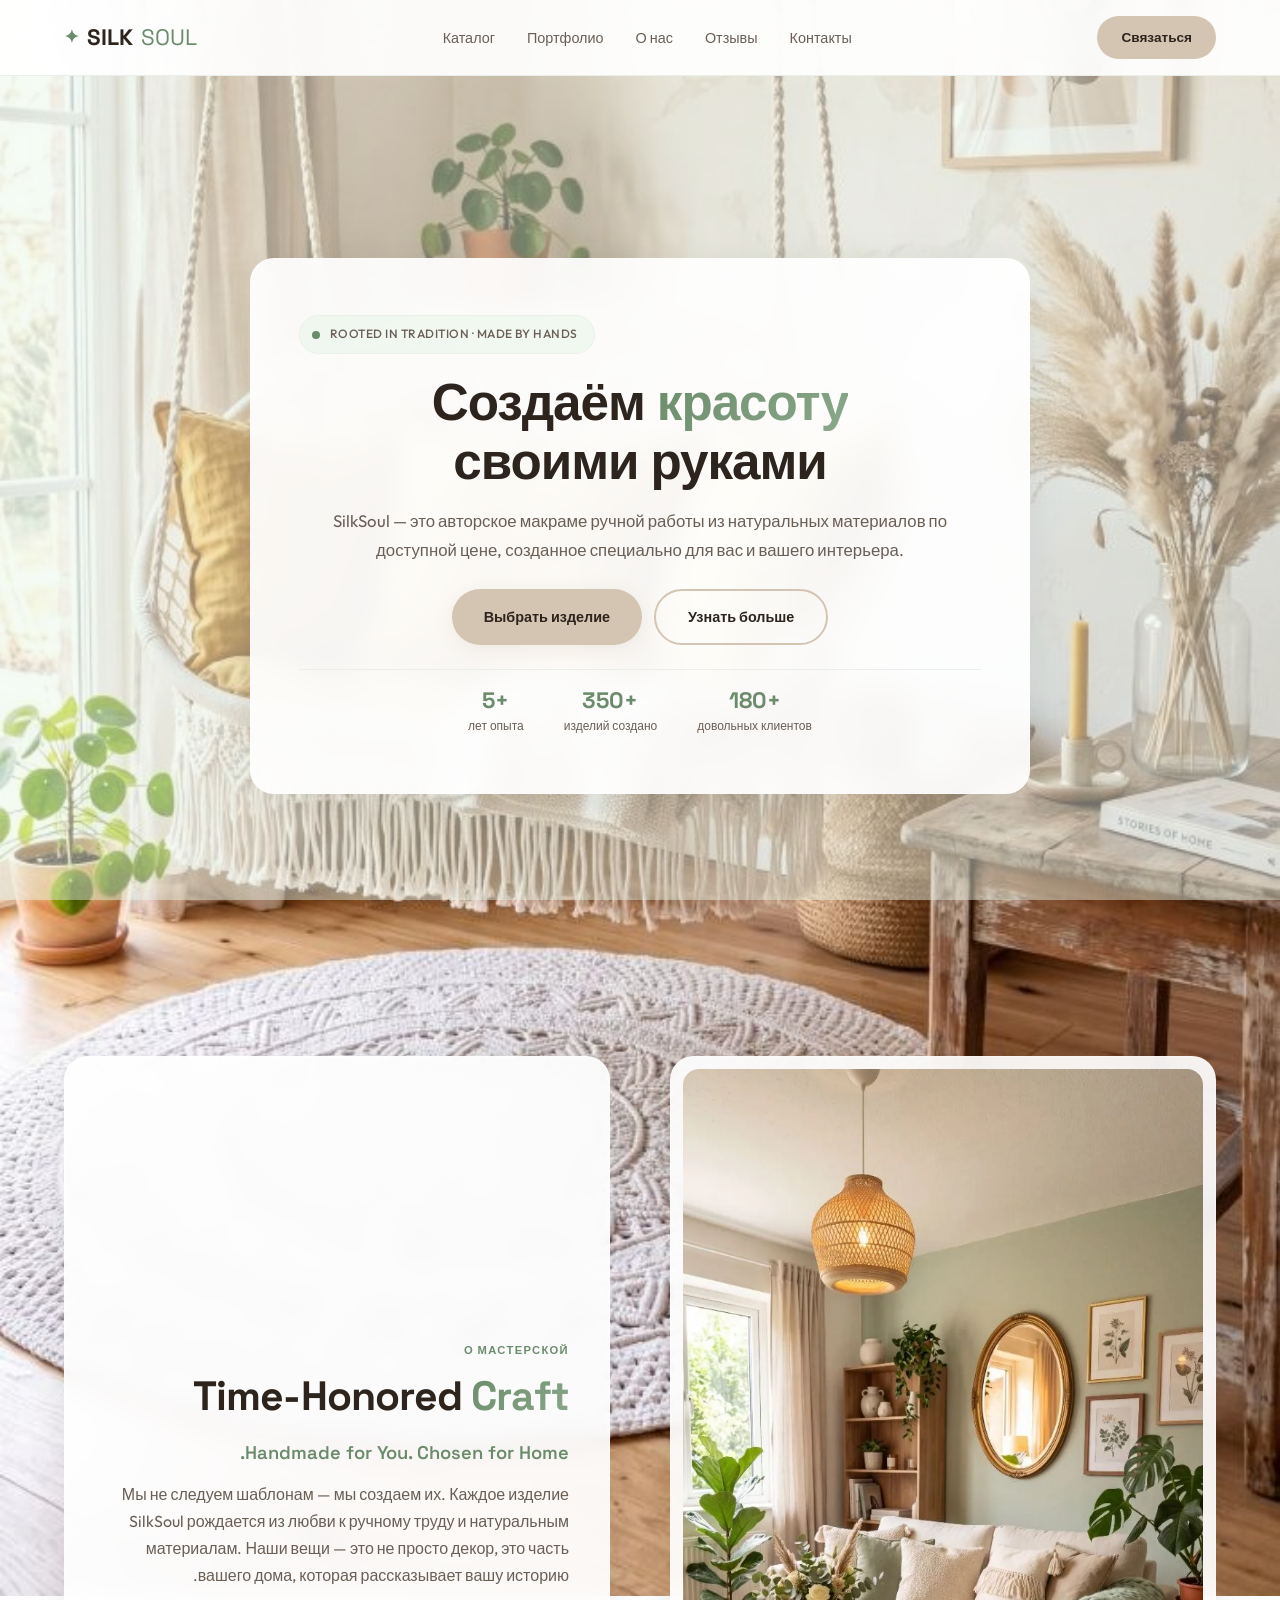
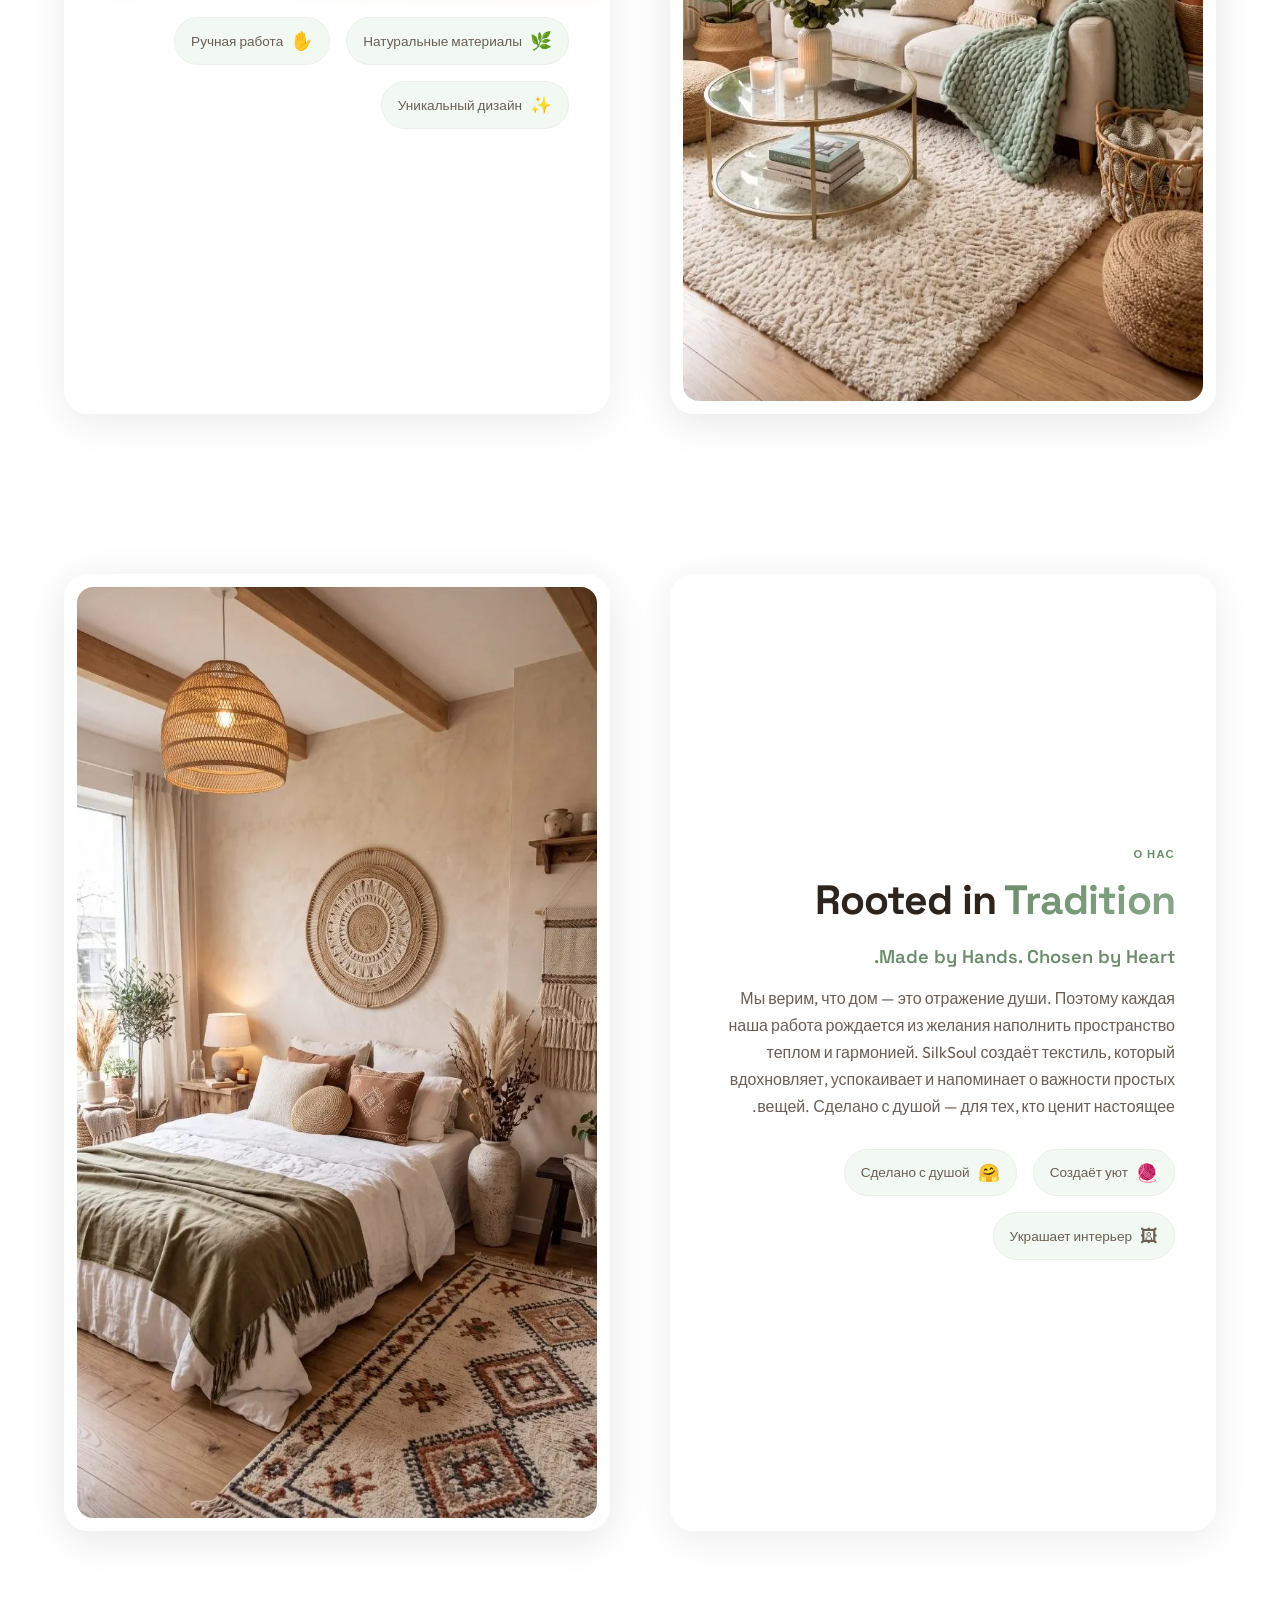
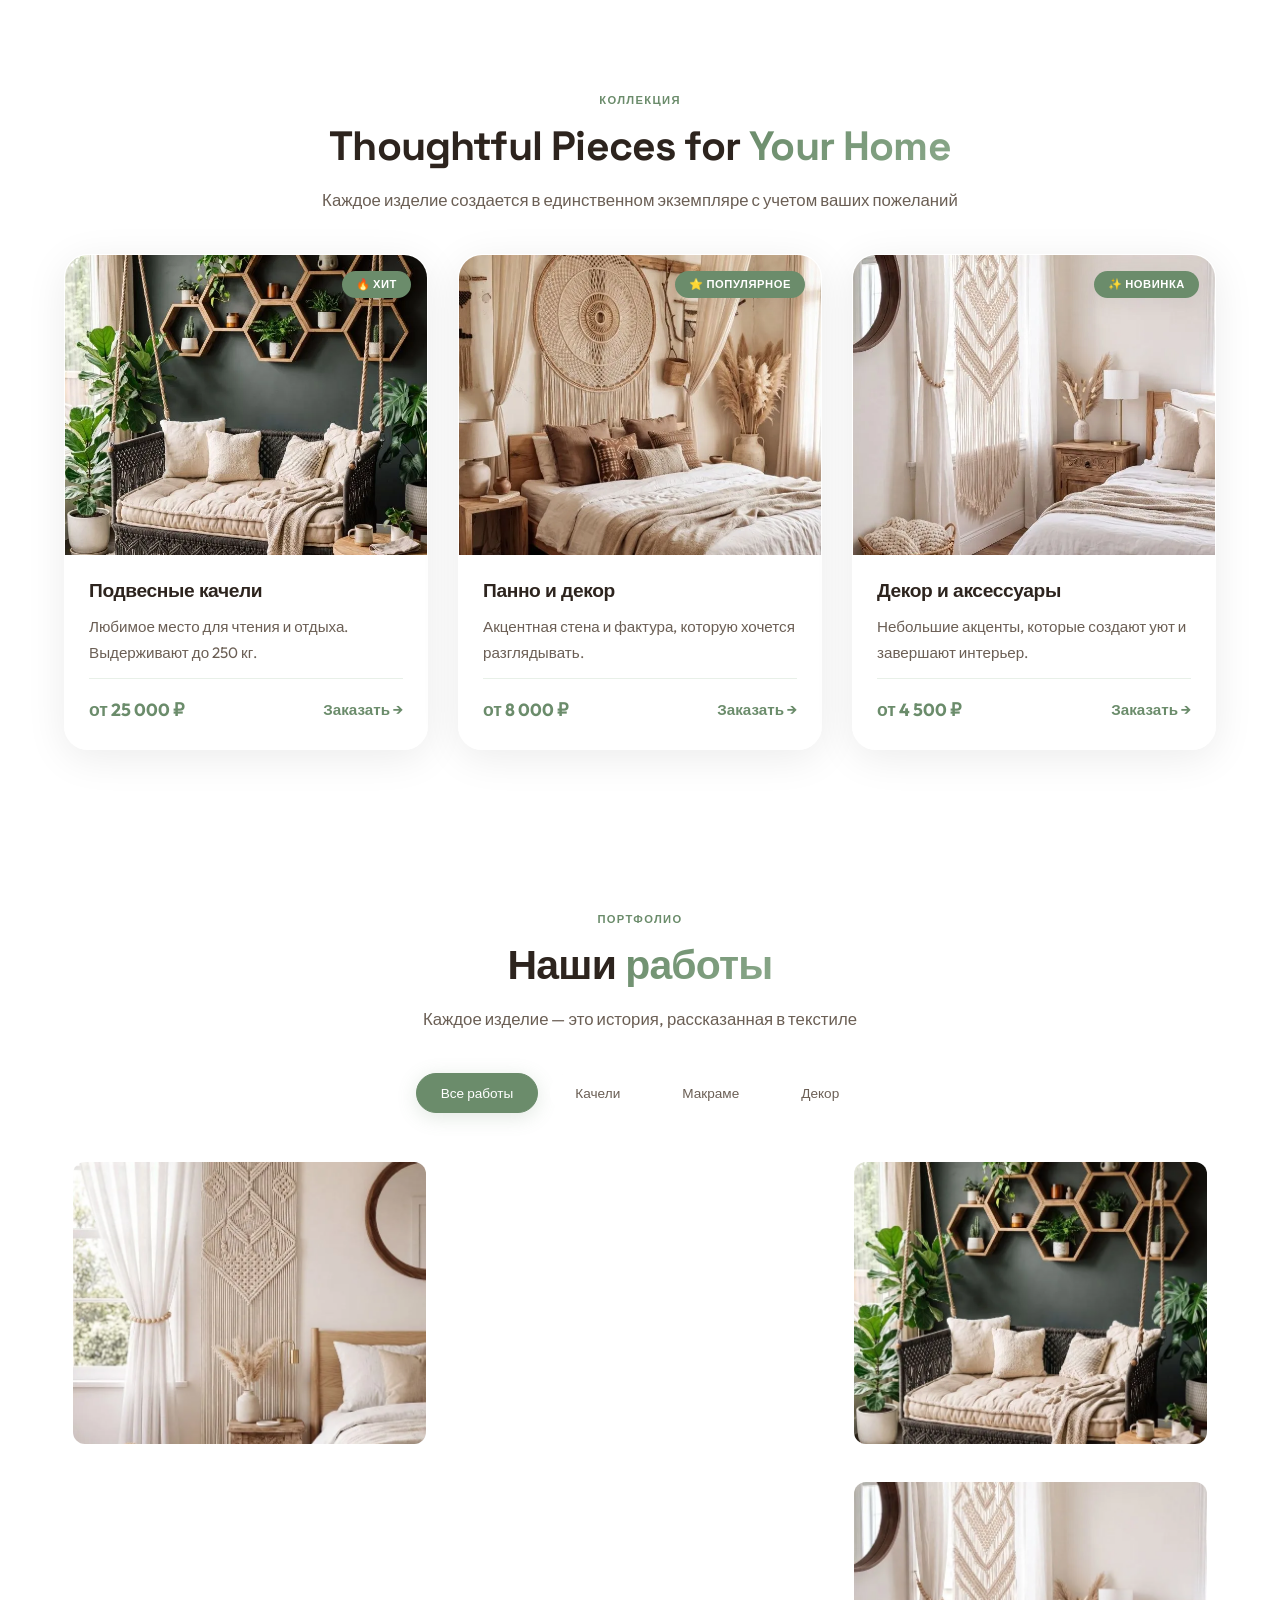
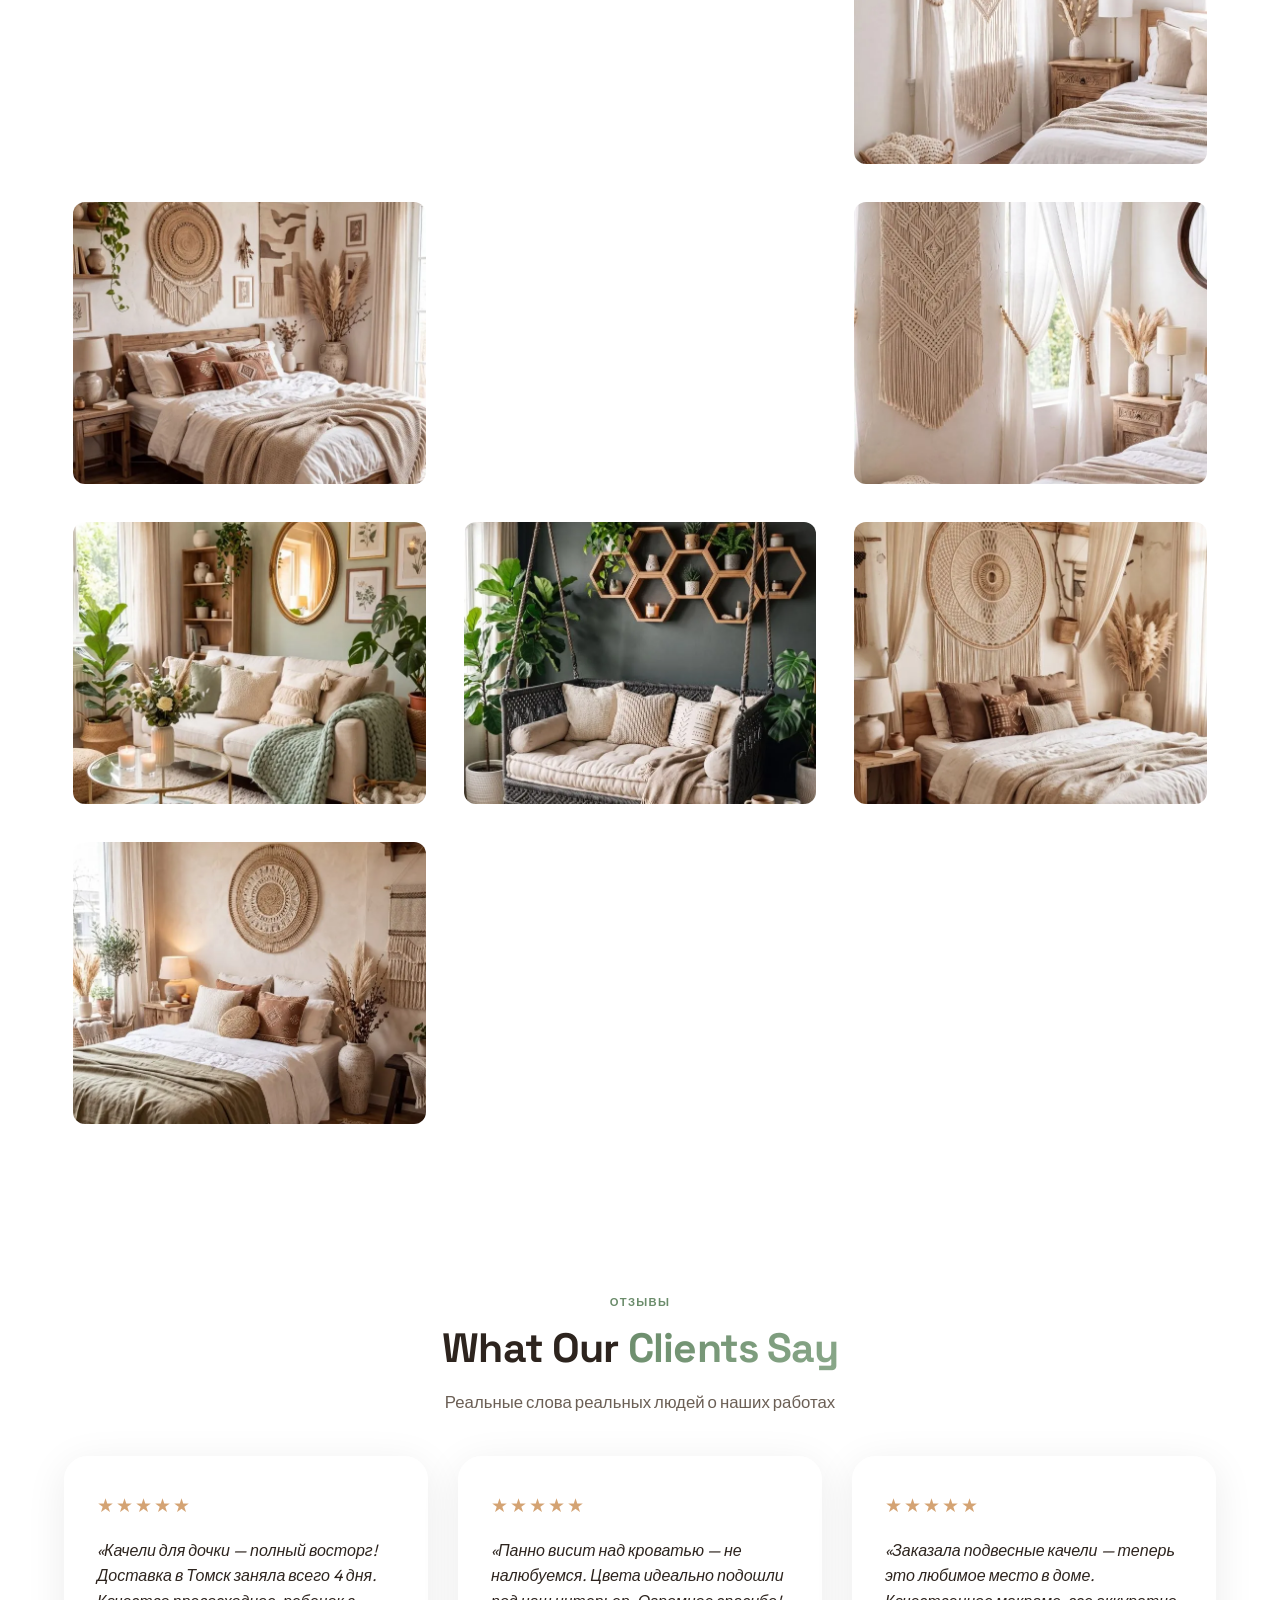
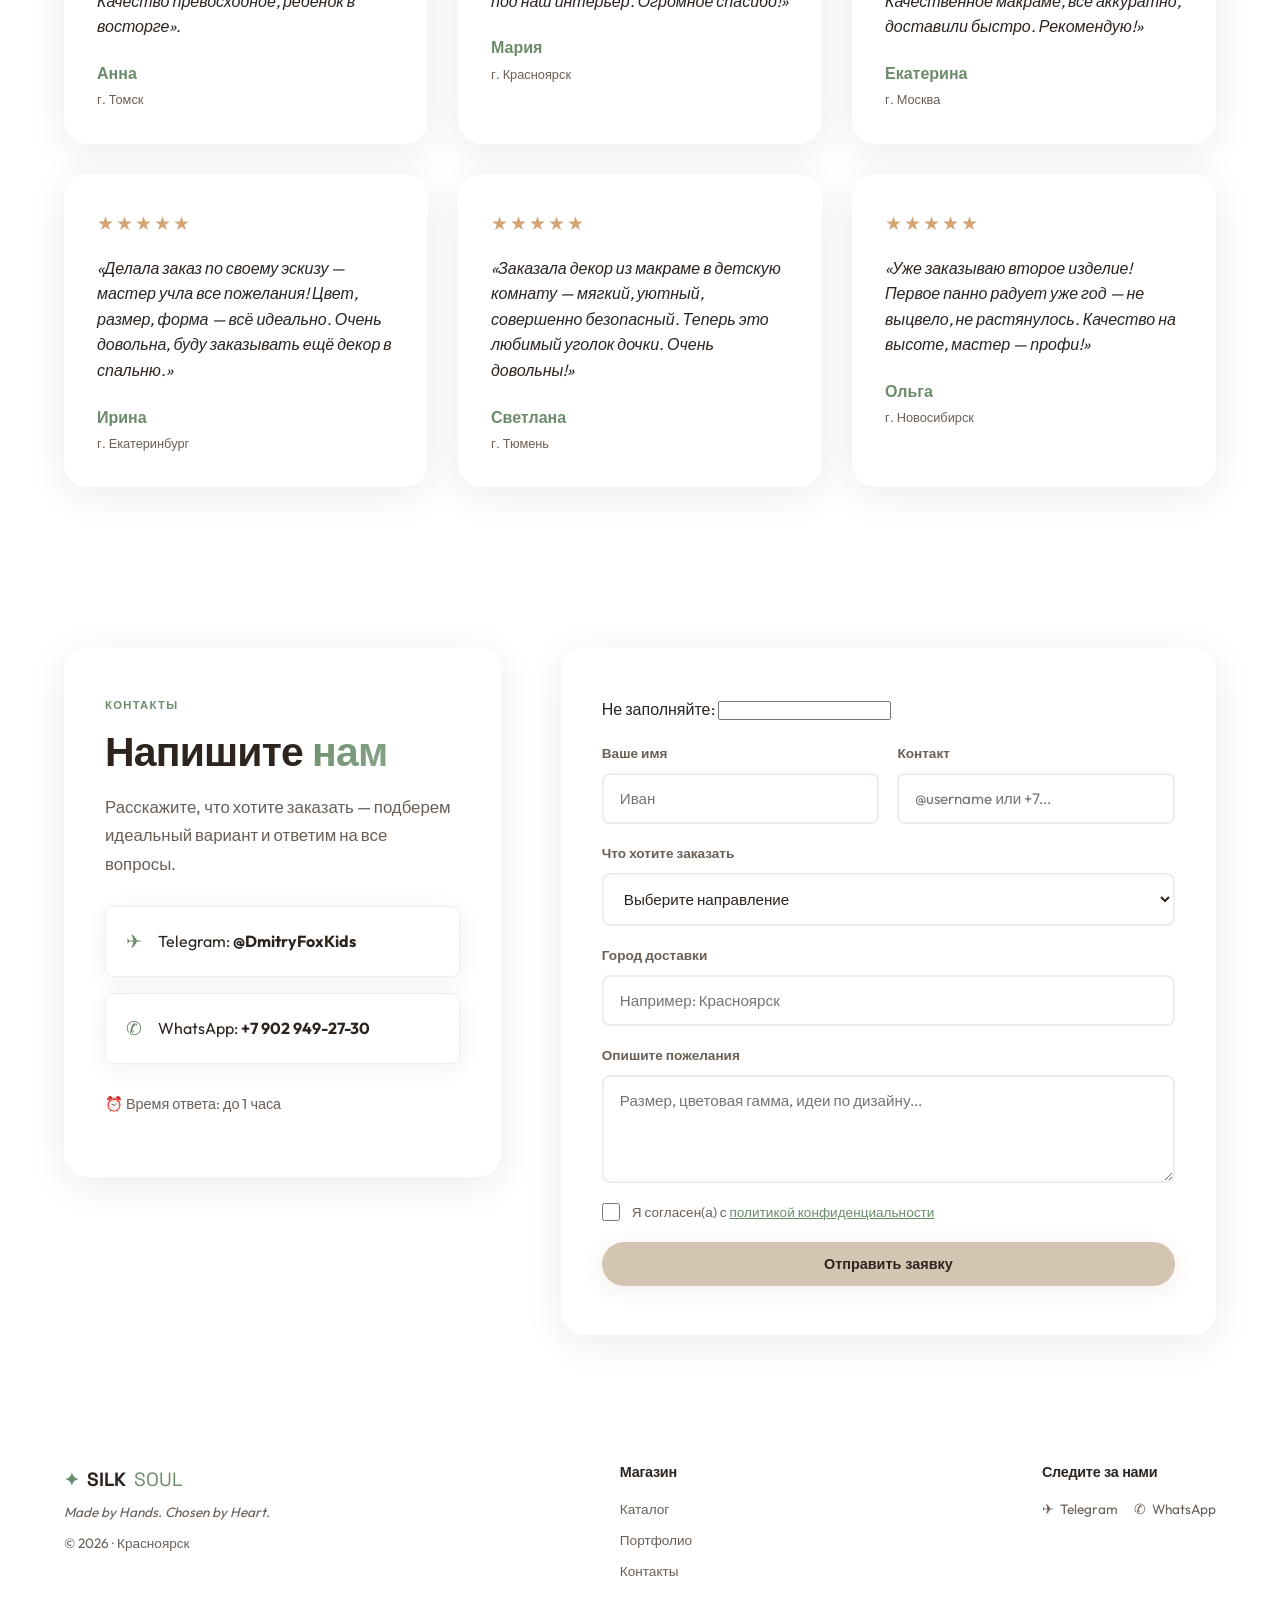
==== commit a04f5d40: "fix: index.html" ====
--- a/index.html
+++ b/index.html
@@ -388,7 +388,7 @@
             </div>
           </div>
 
-          <form class="contact-form" name="order" method="POST" data-netlify="true" data-netlify-honeypot="bot-field" action="thank-you.html">
+          <form class="contact-form" name="order" method="POST" data-netlify="true" data-netlify-honeypot="bot-field" action="/thank-you.html">
             <input type="hidden" name="form-name" value="order" />
             <p class="sr-only"><label>Не заполняйте: <input name="bot-field" tabindex="-1" /></label></p>
 
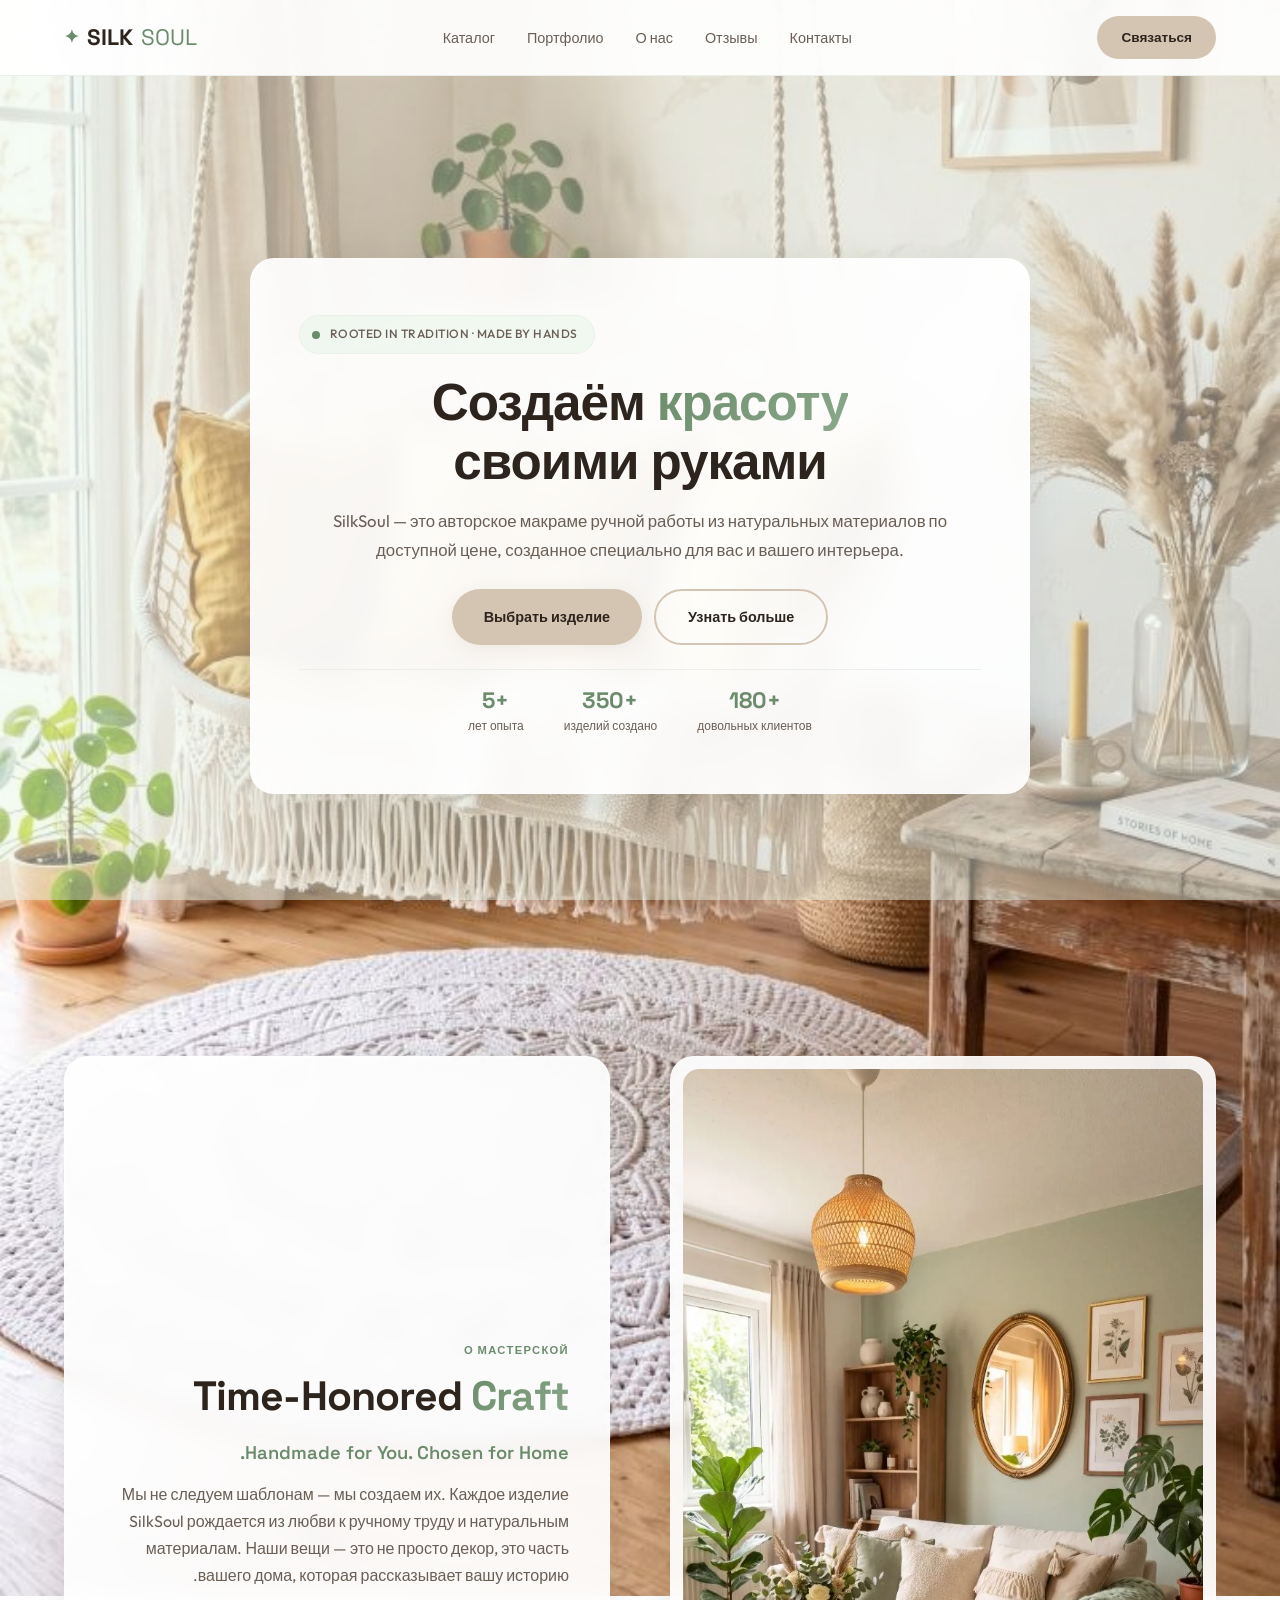
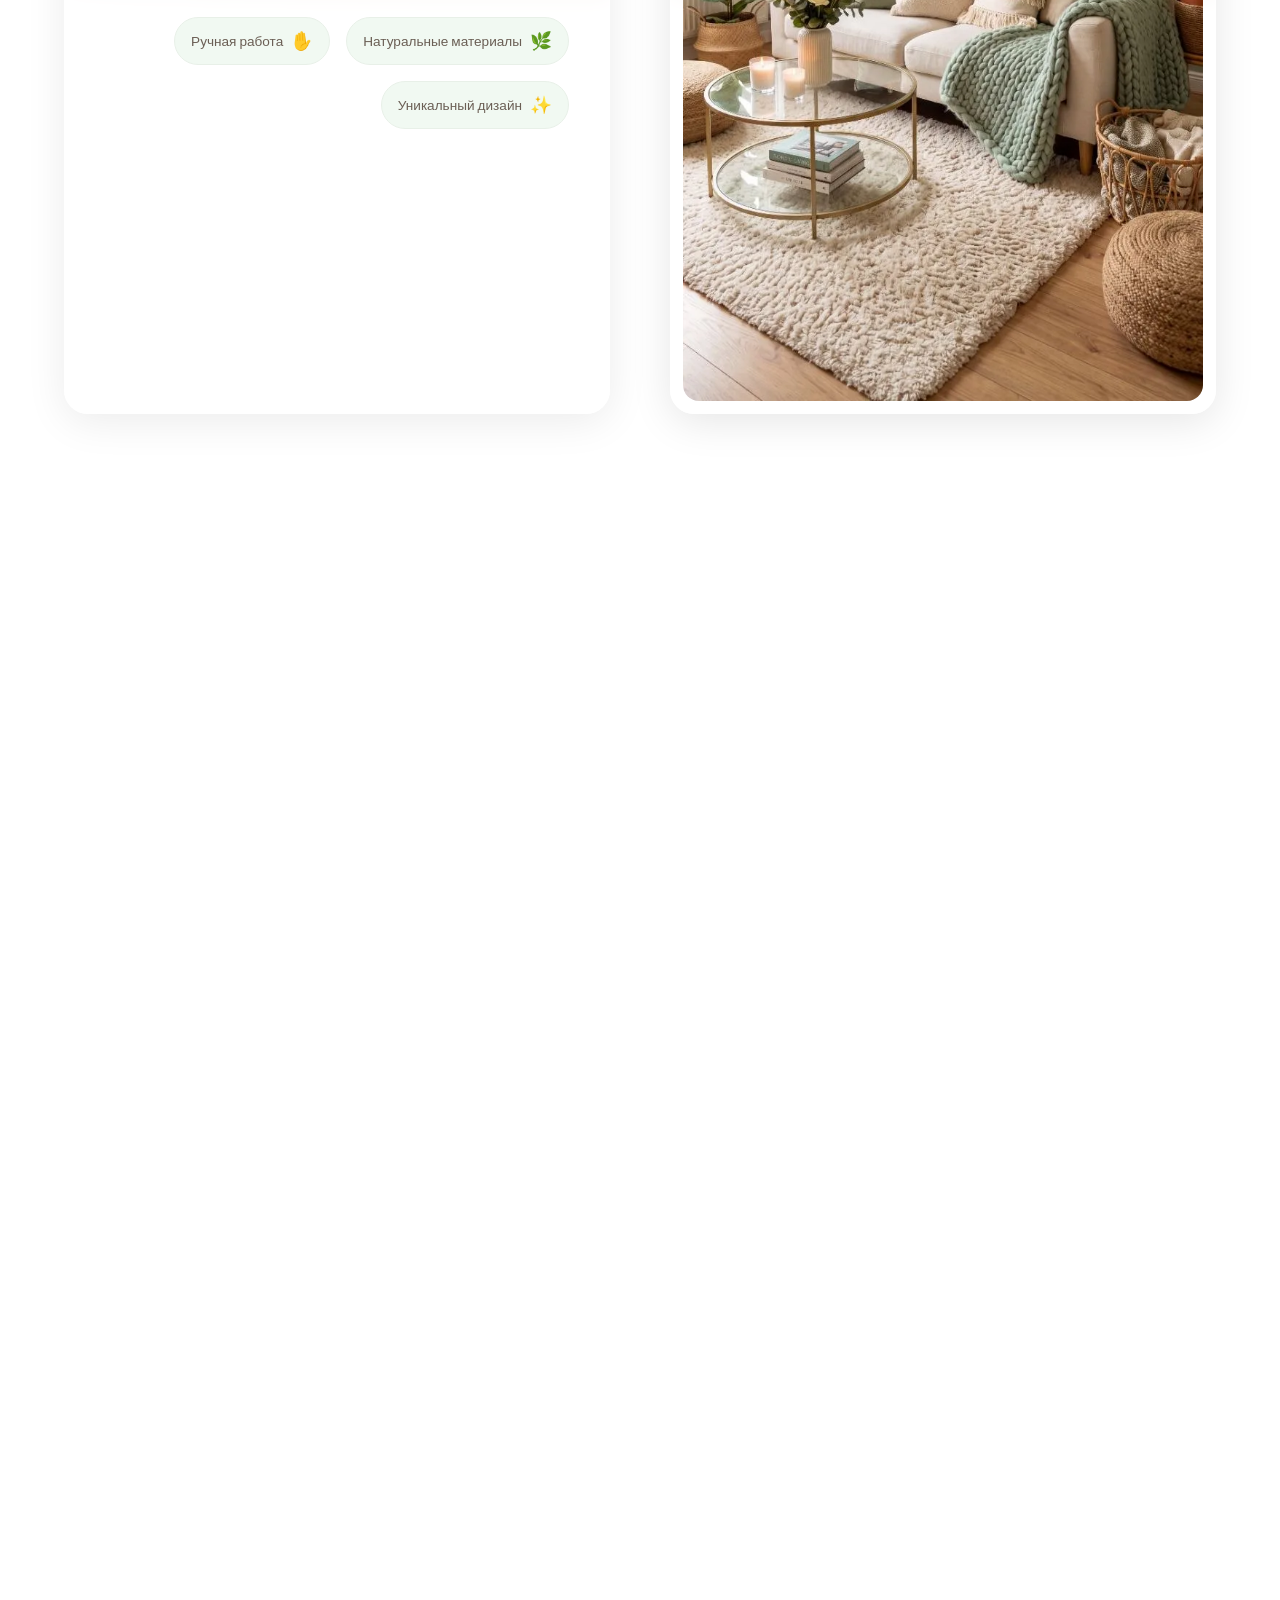
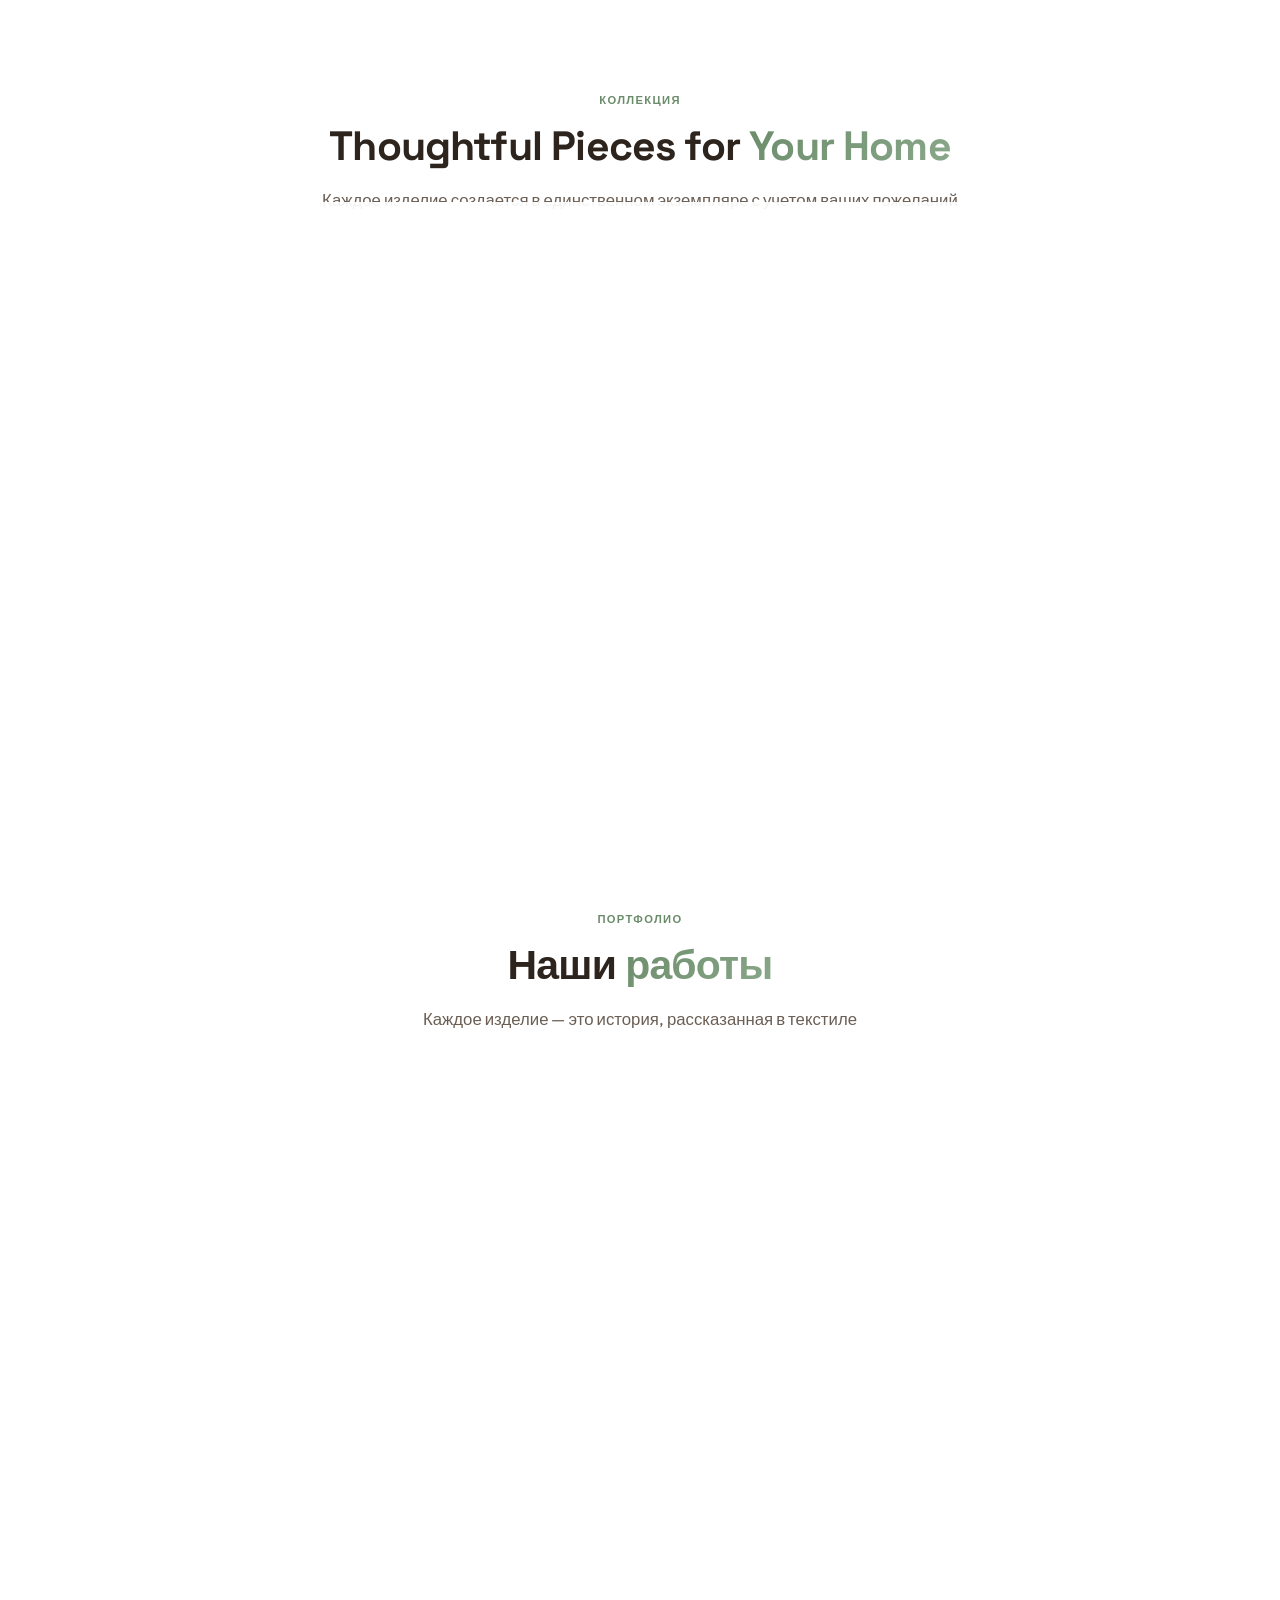
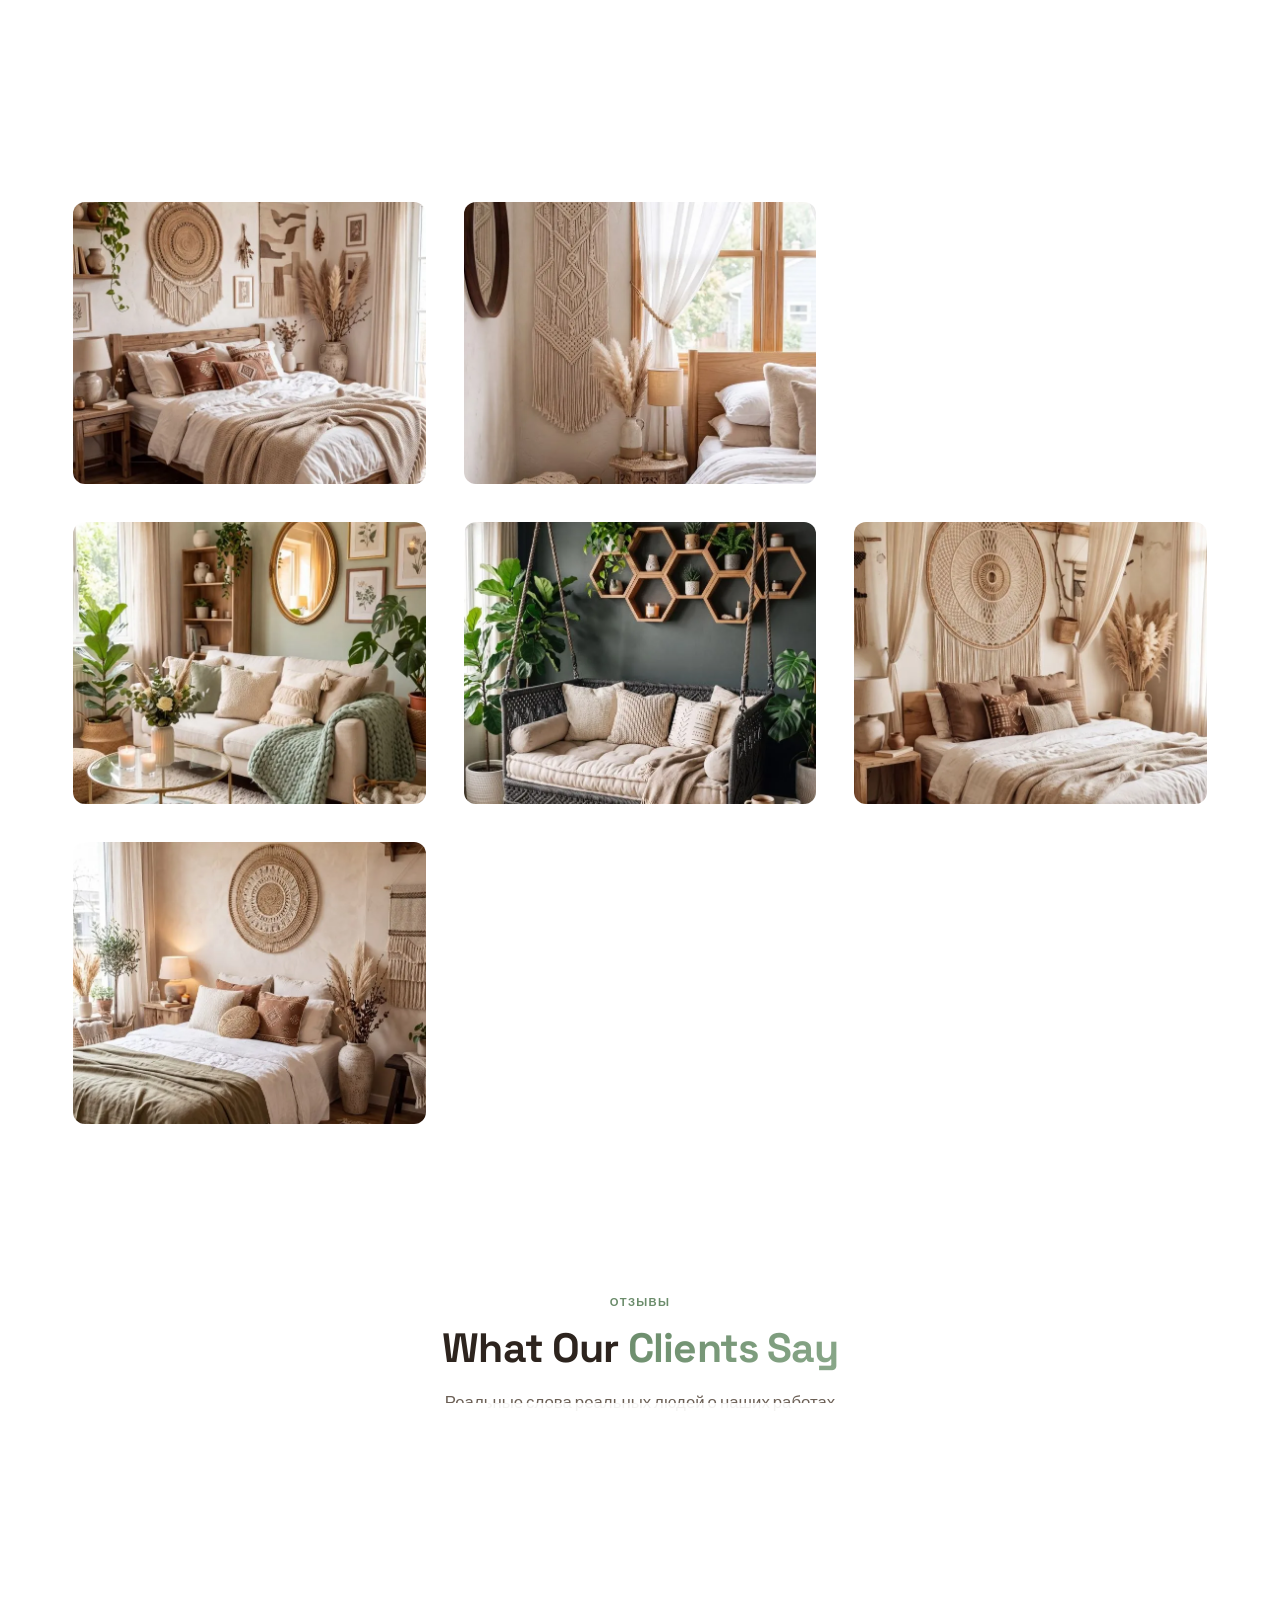
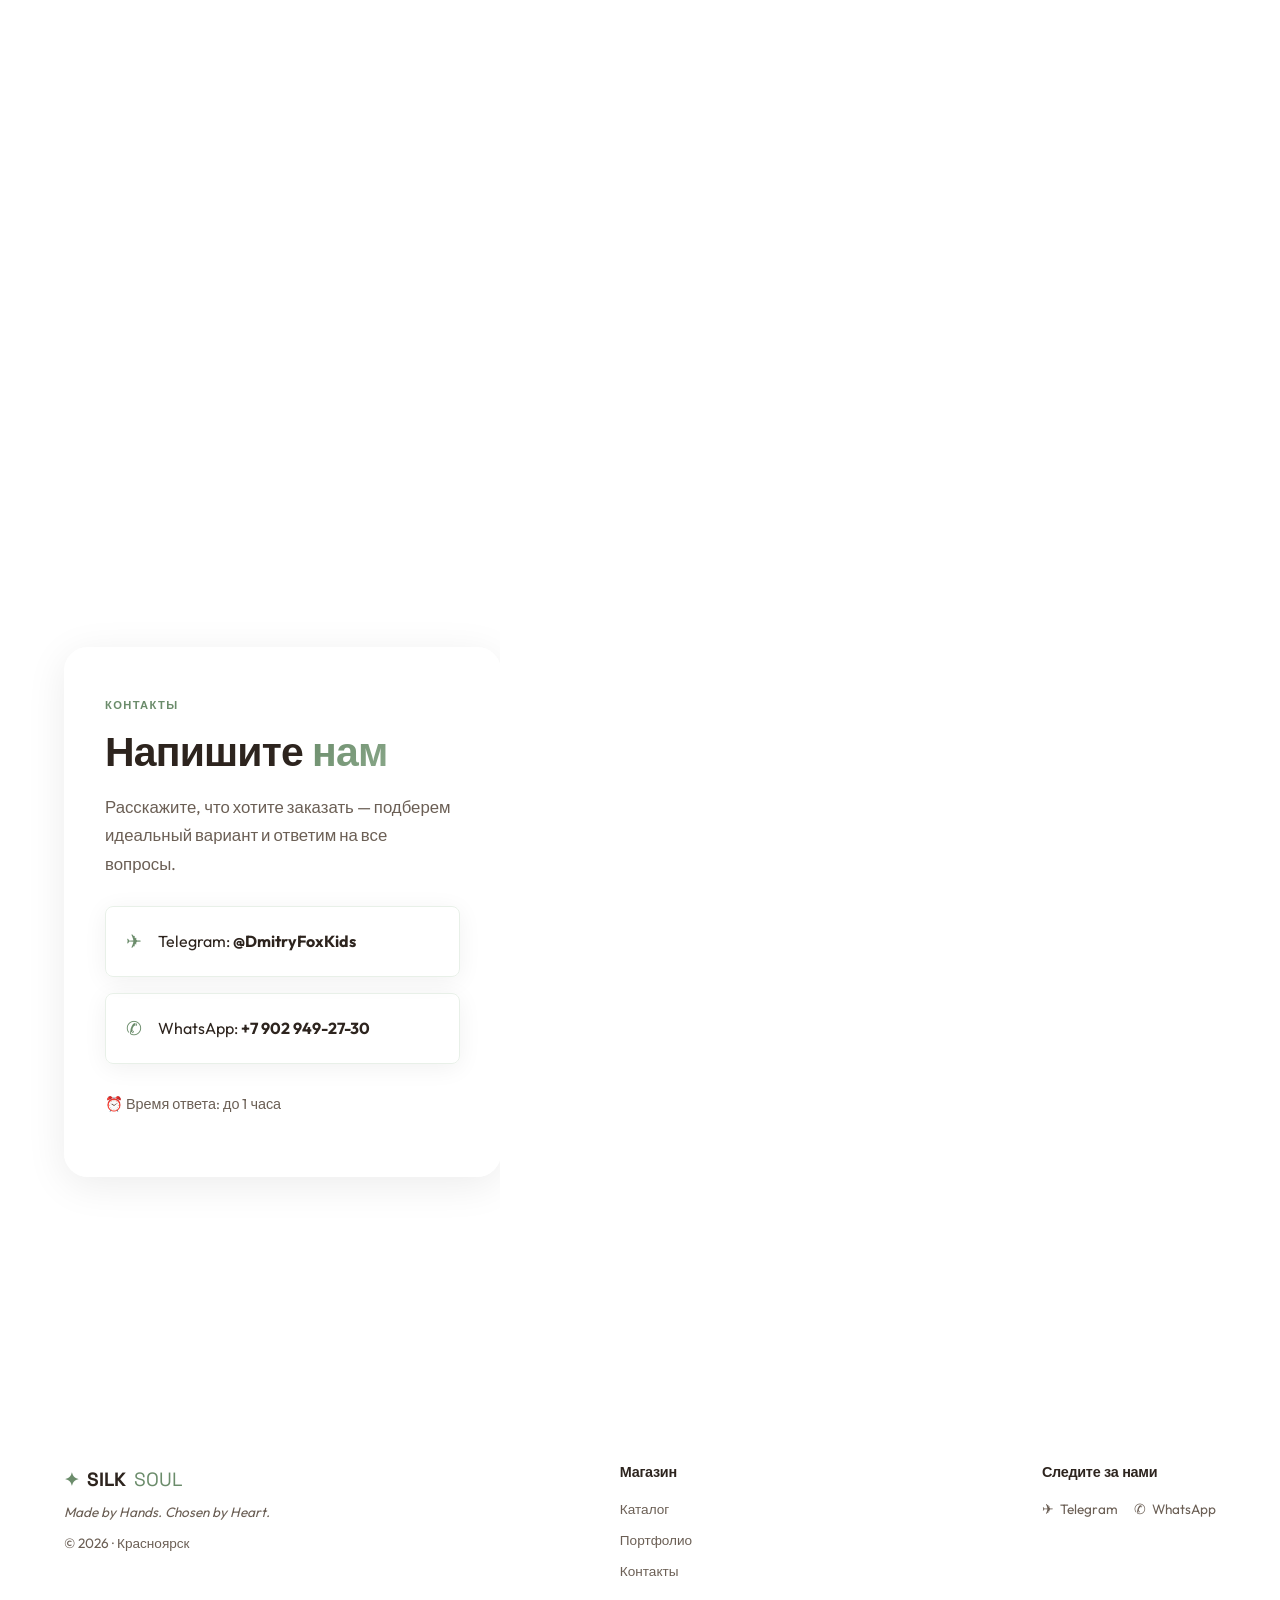
==== commit 4a2538f6: "fix: Исправление файлов index.html, script.js" ====
--- a/index.html
+++ b/index.html
@@ -388,7 +388,7 @@
             </div>
           </div>
 
-          <form class="contact-form" name="order" method="POST" data-netlify="true" data-netlify-honeypot="bot-field" action="/thank-you.html">
+          <form class="contact-form" name="order" method="POST">
             <input type="hidden" name="form-name" value="order" />
             <p class="sr-only"><label>Не заполняйте: <input name="bot-field" tabindex="-1" /></label></p>
 
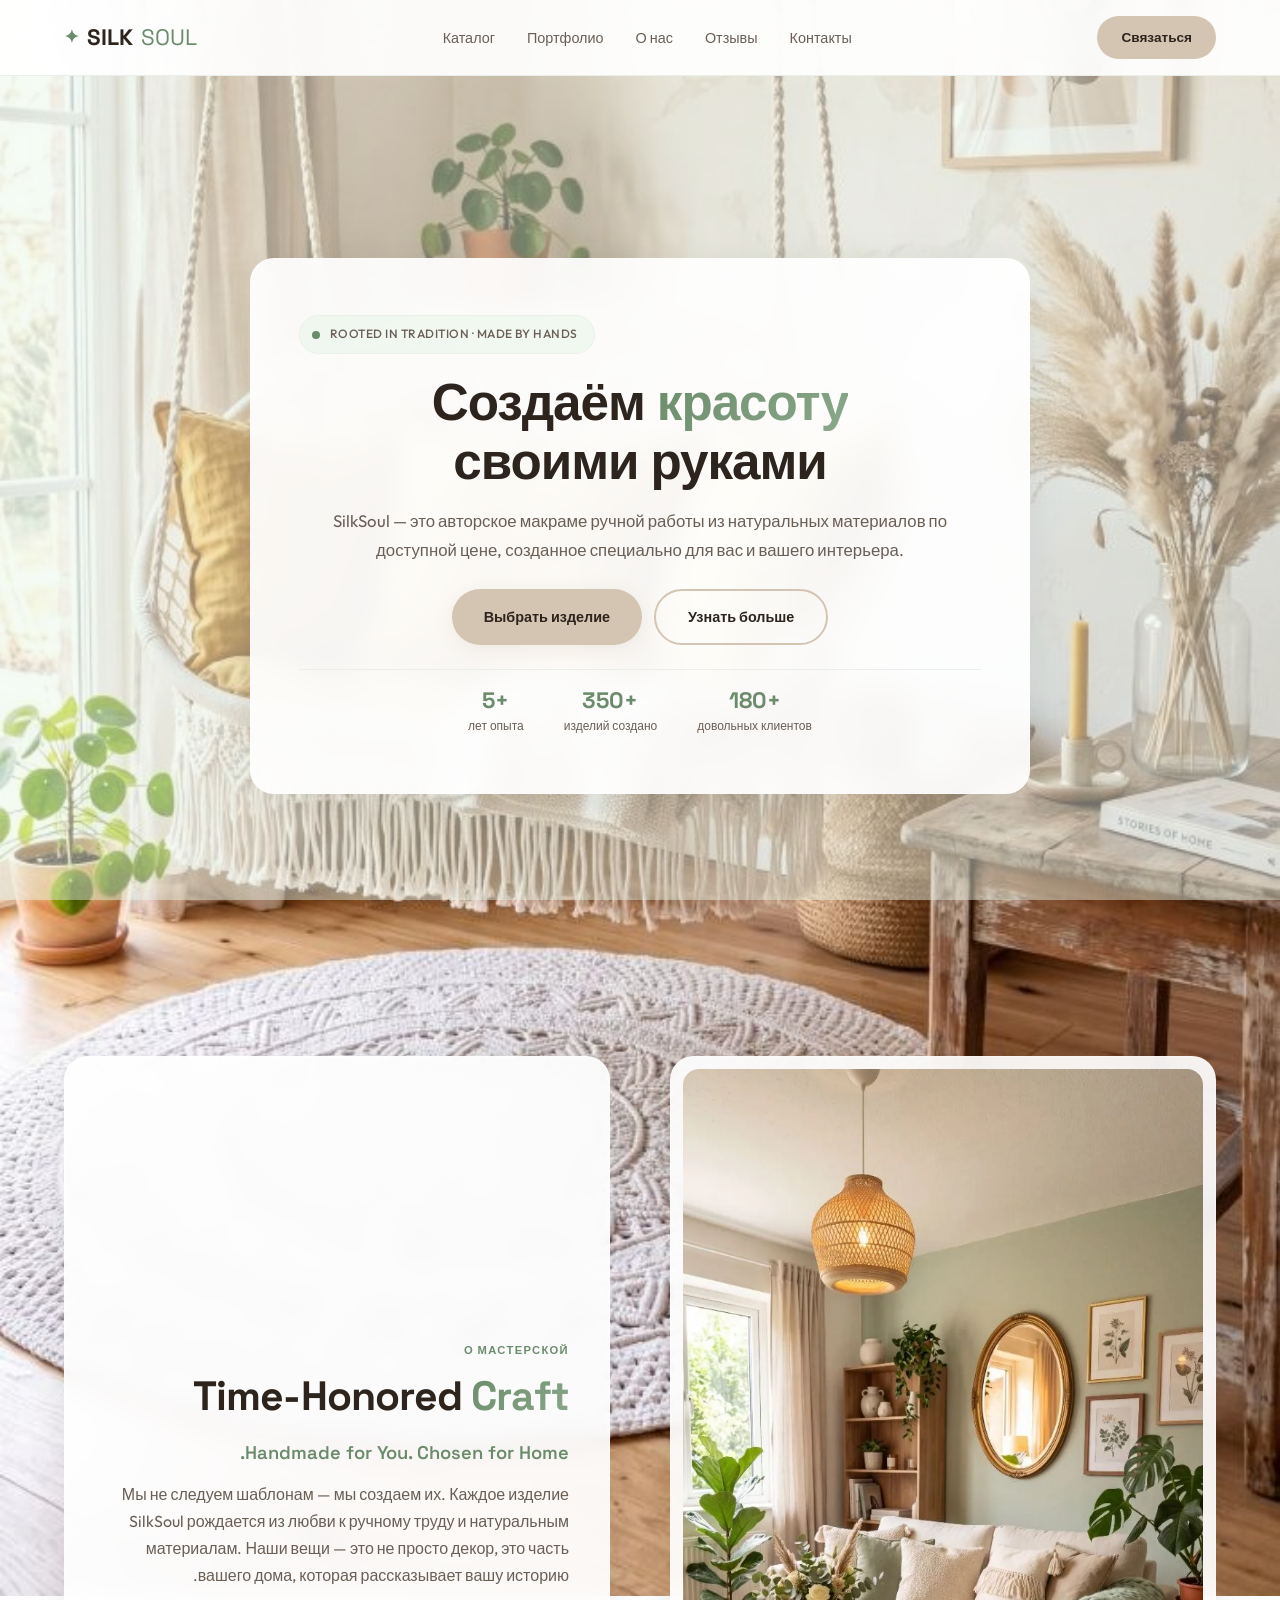
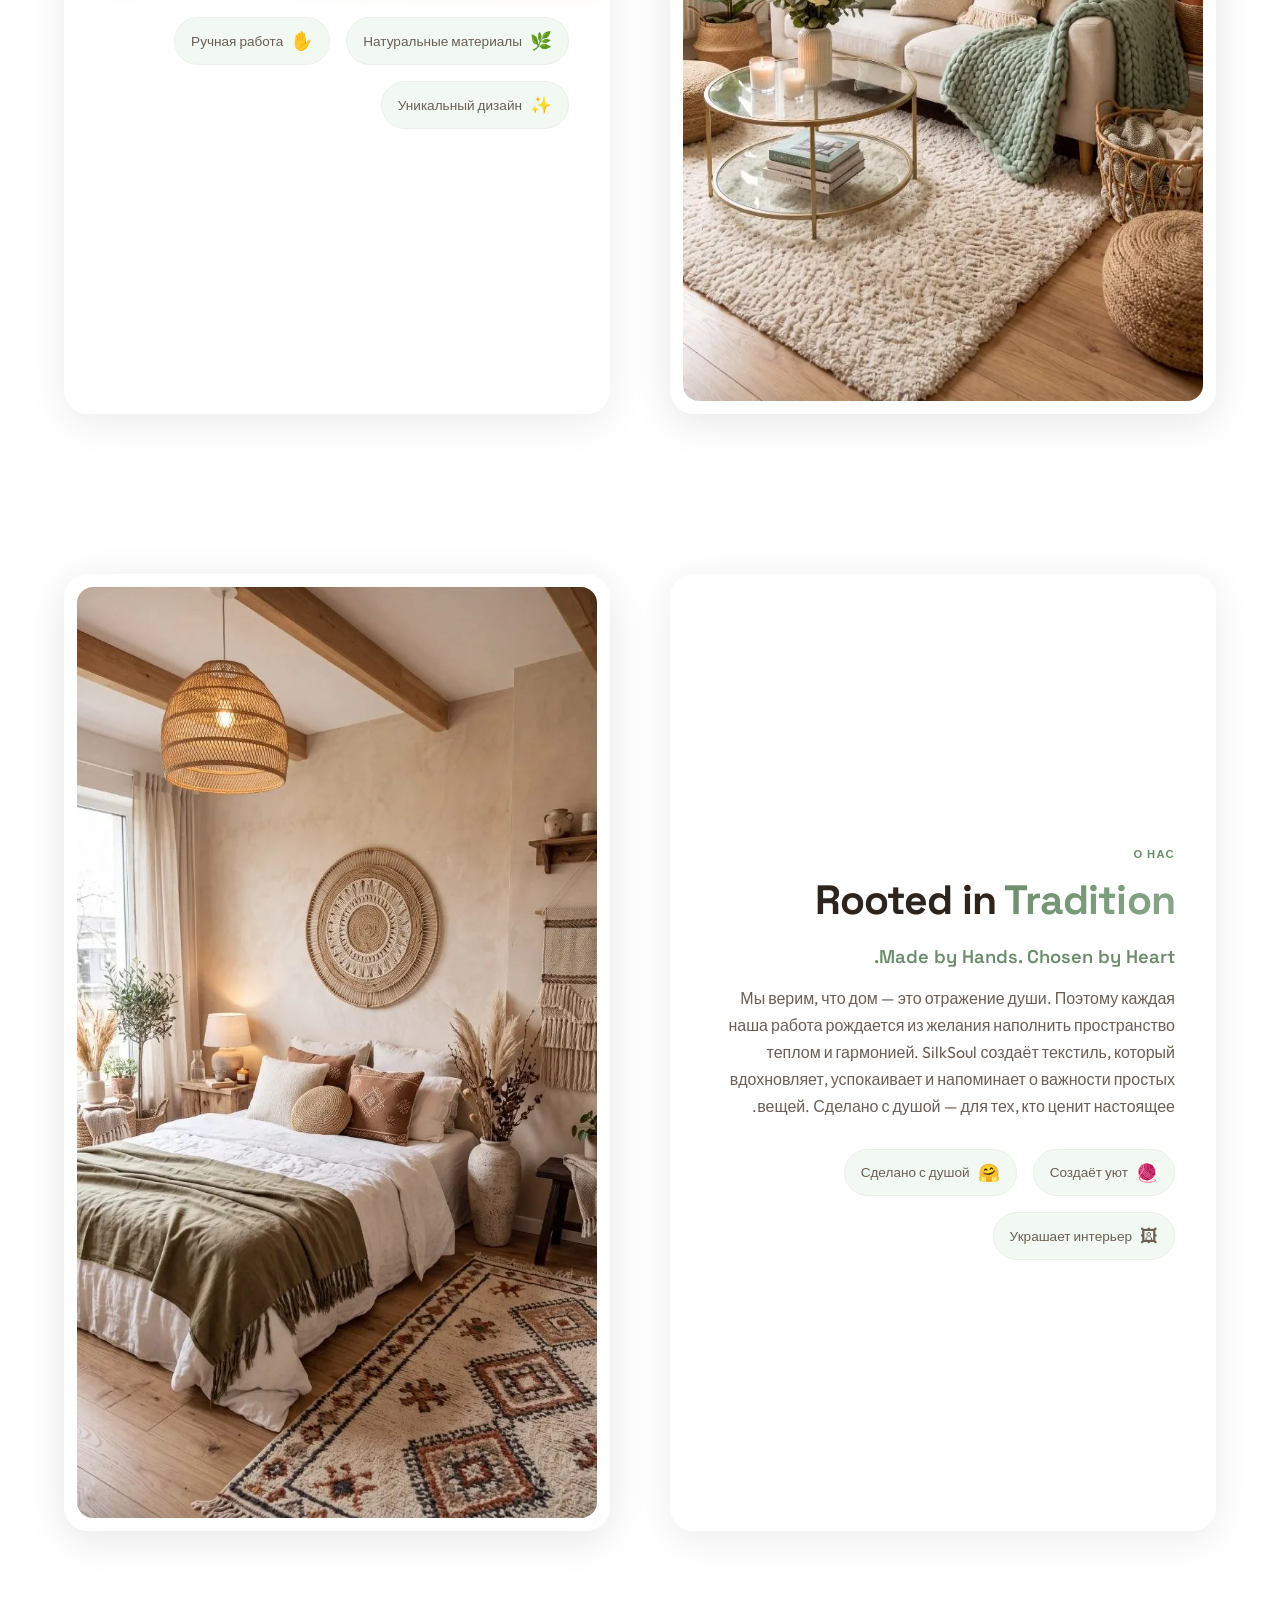
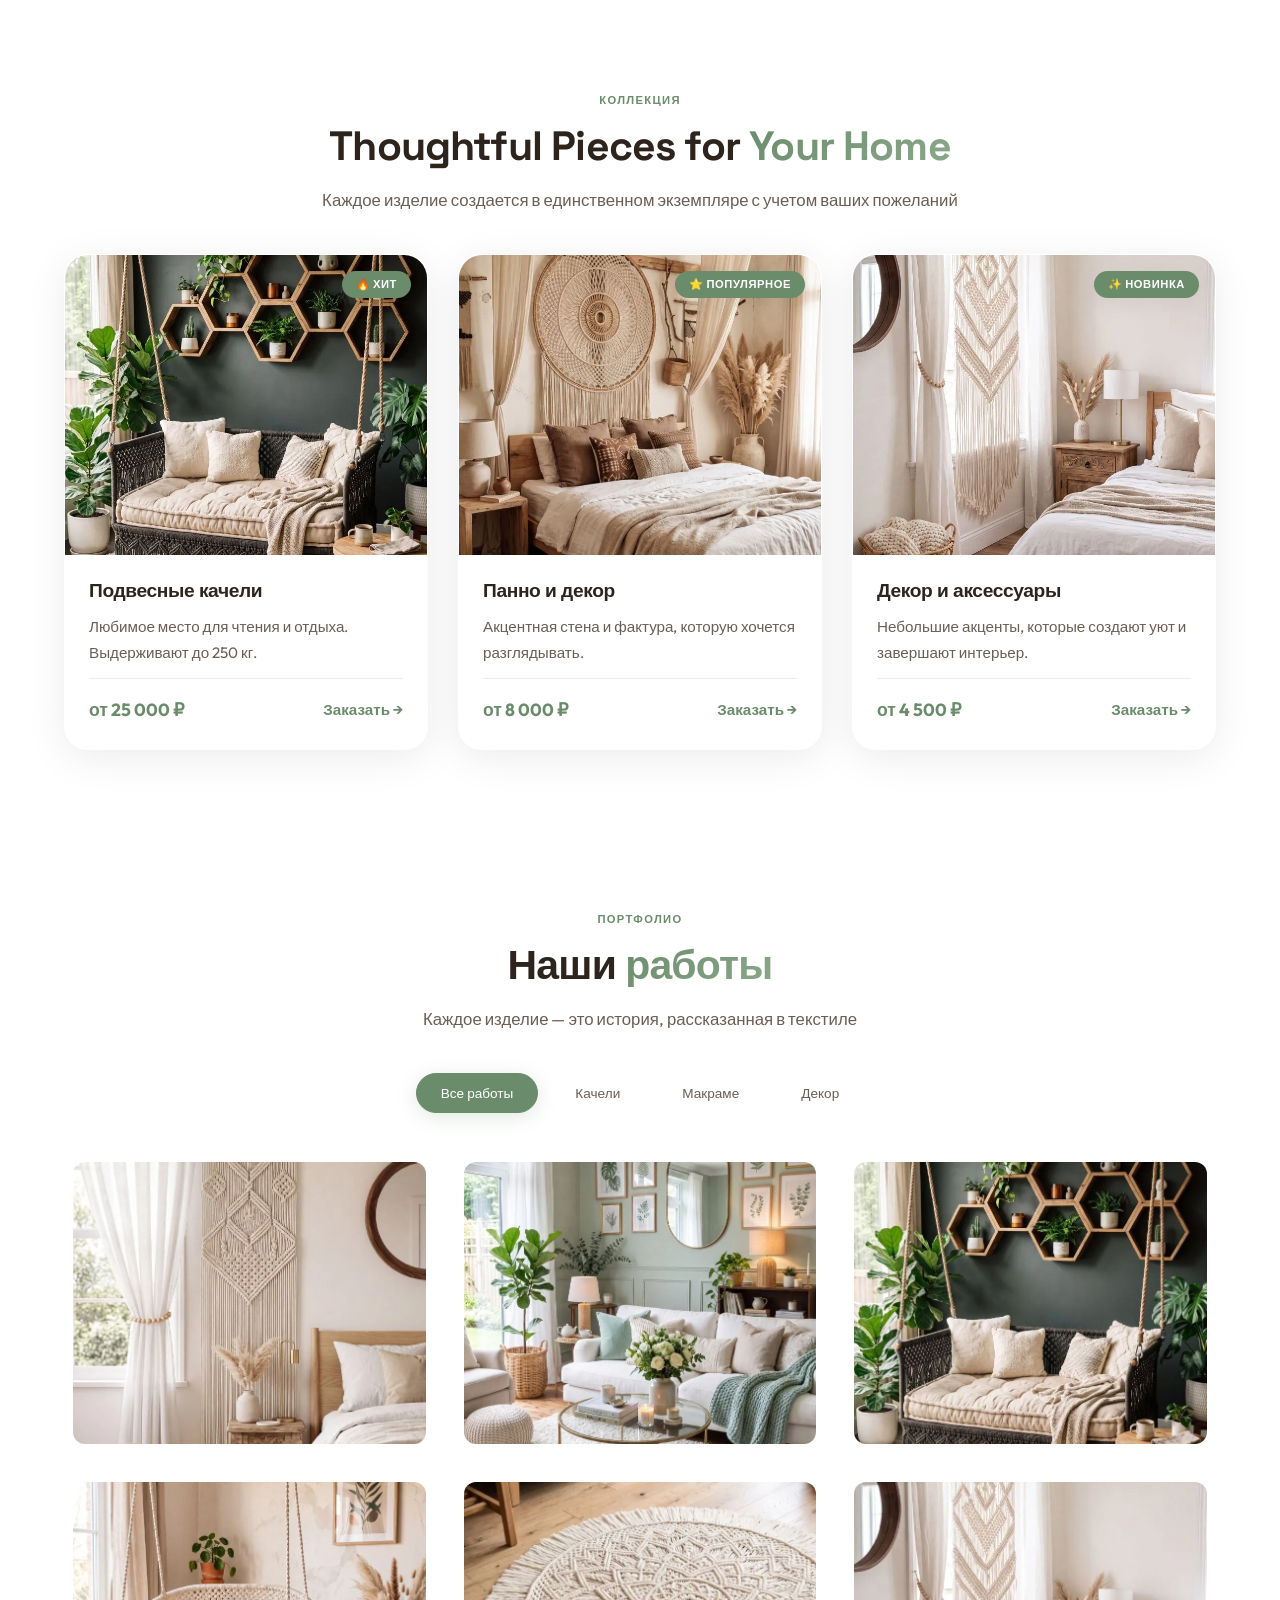
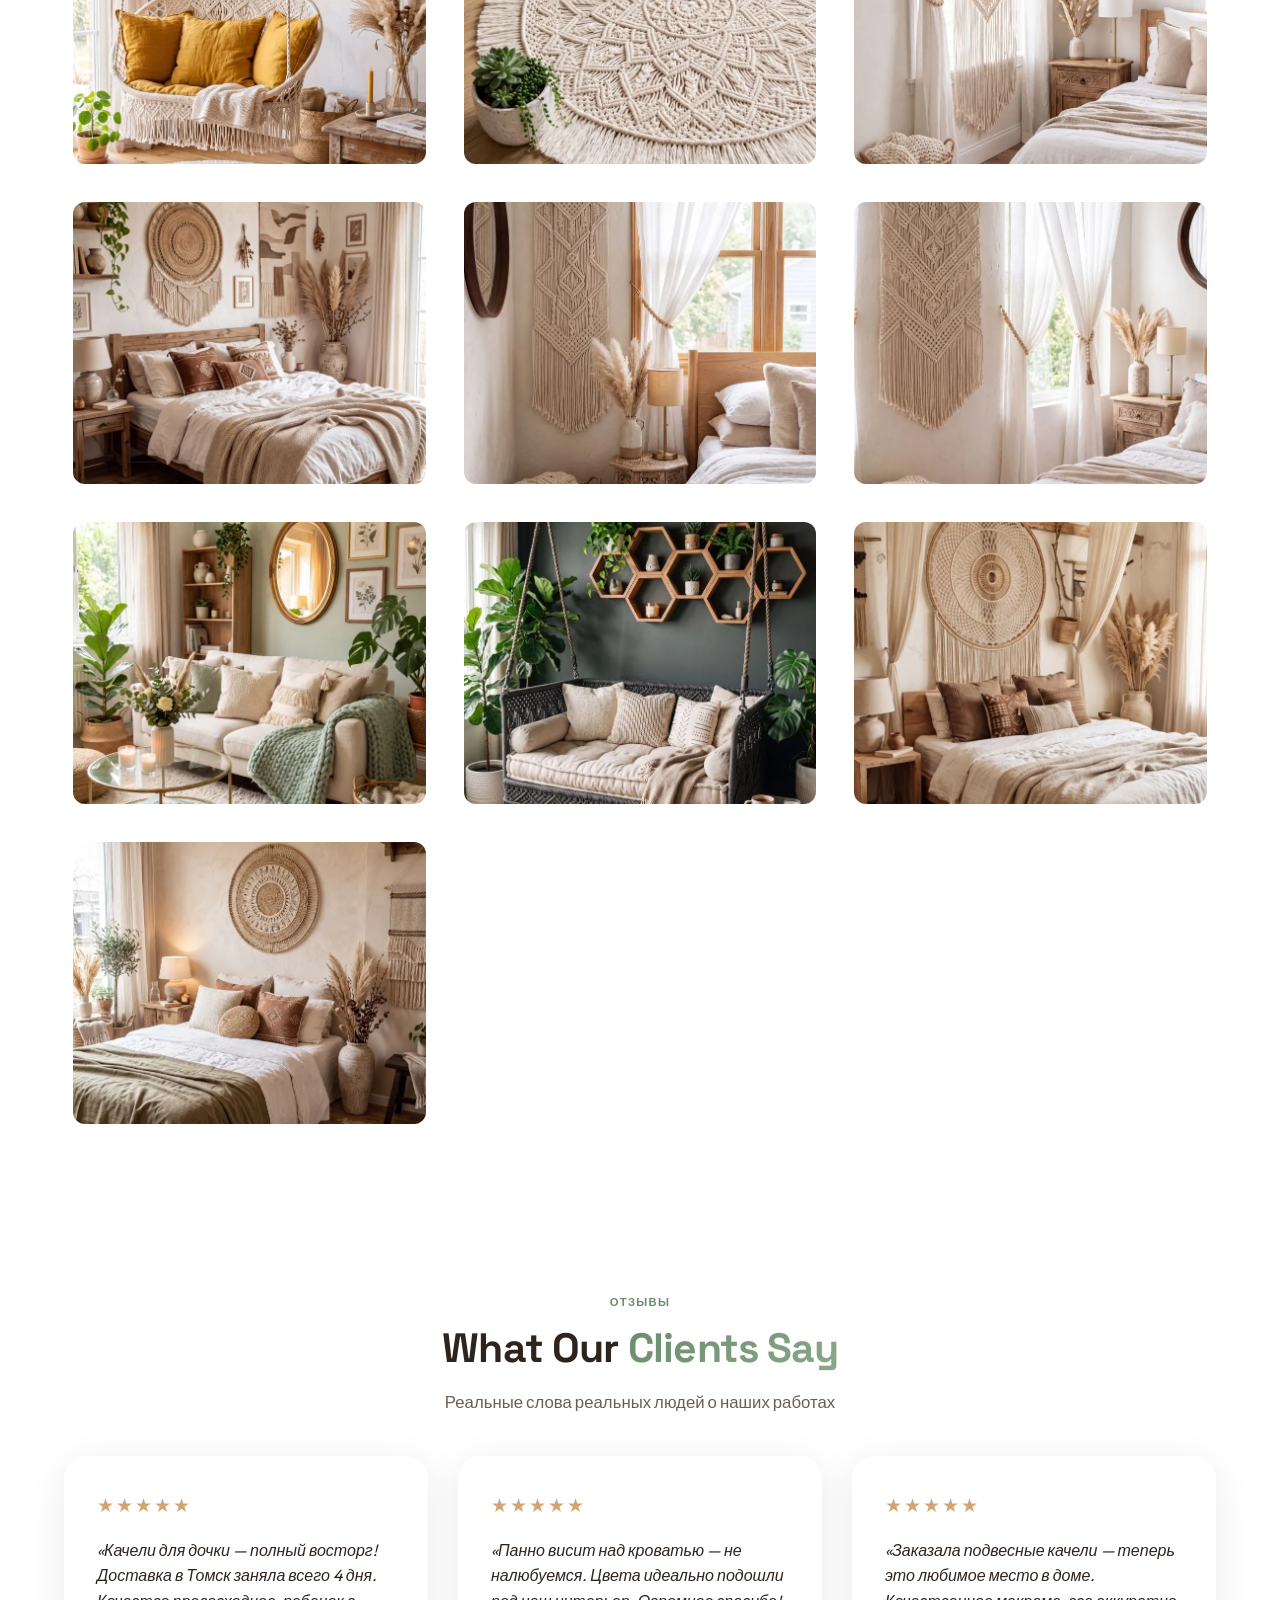
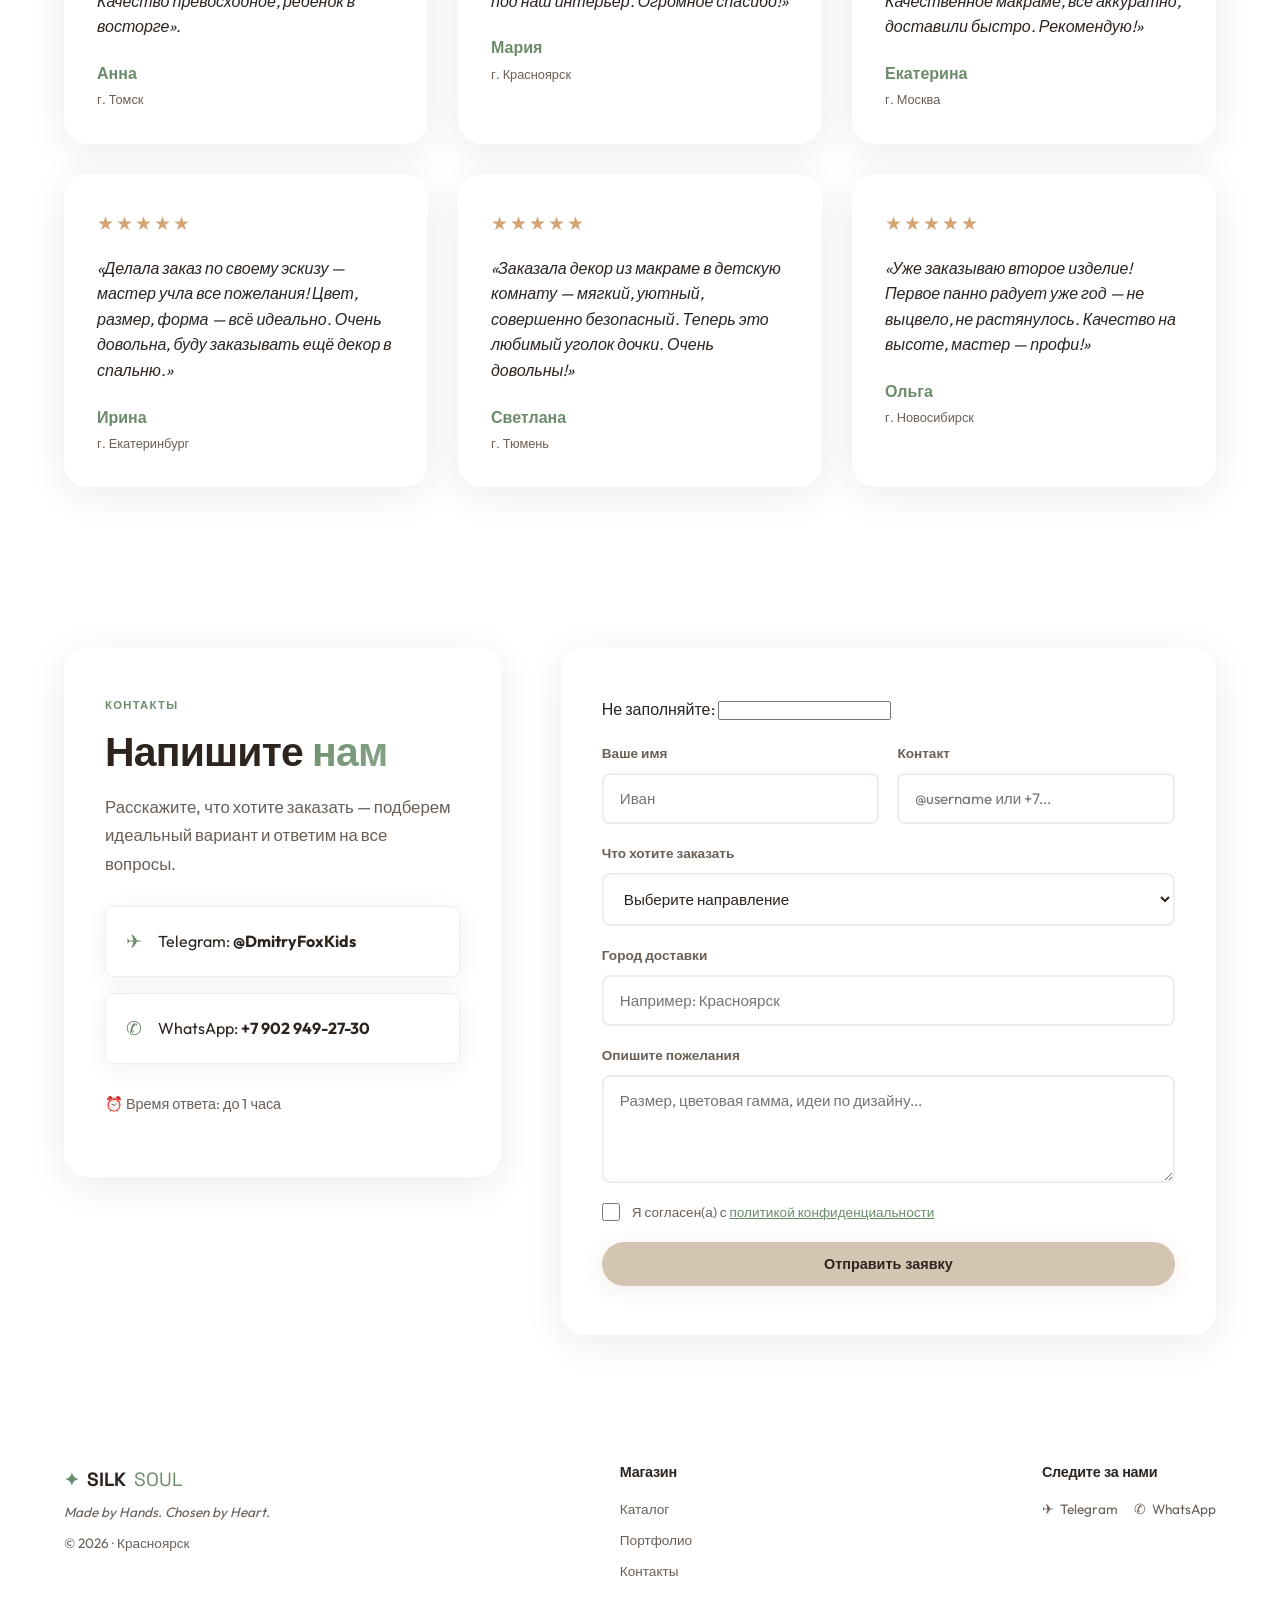
==== commit b422c315: "fix: update file" ====
--- a/index.html
+++ b/index.html
@@ -388,7 +388,7 @@
             </div>
           </div>
 
-          <form class="contact-form" name="order" method="POST">
+          <form class="contact-form" name="order" method="POST" id="contactForm">
             <input type="hidden" name="form-name" value="order" />
             <p class="sr-only"><label>Не заполняйте: <input name="bot-field" tabindex="-1" /></label></p>
 
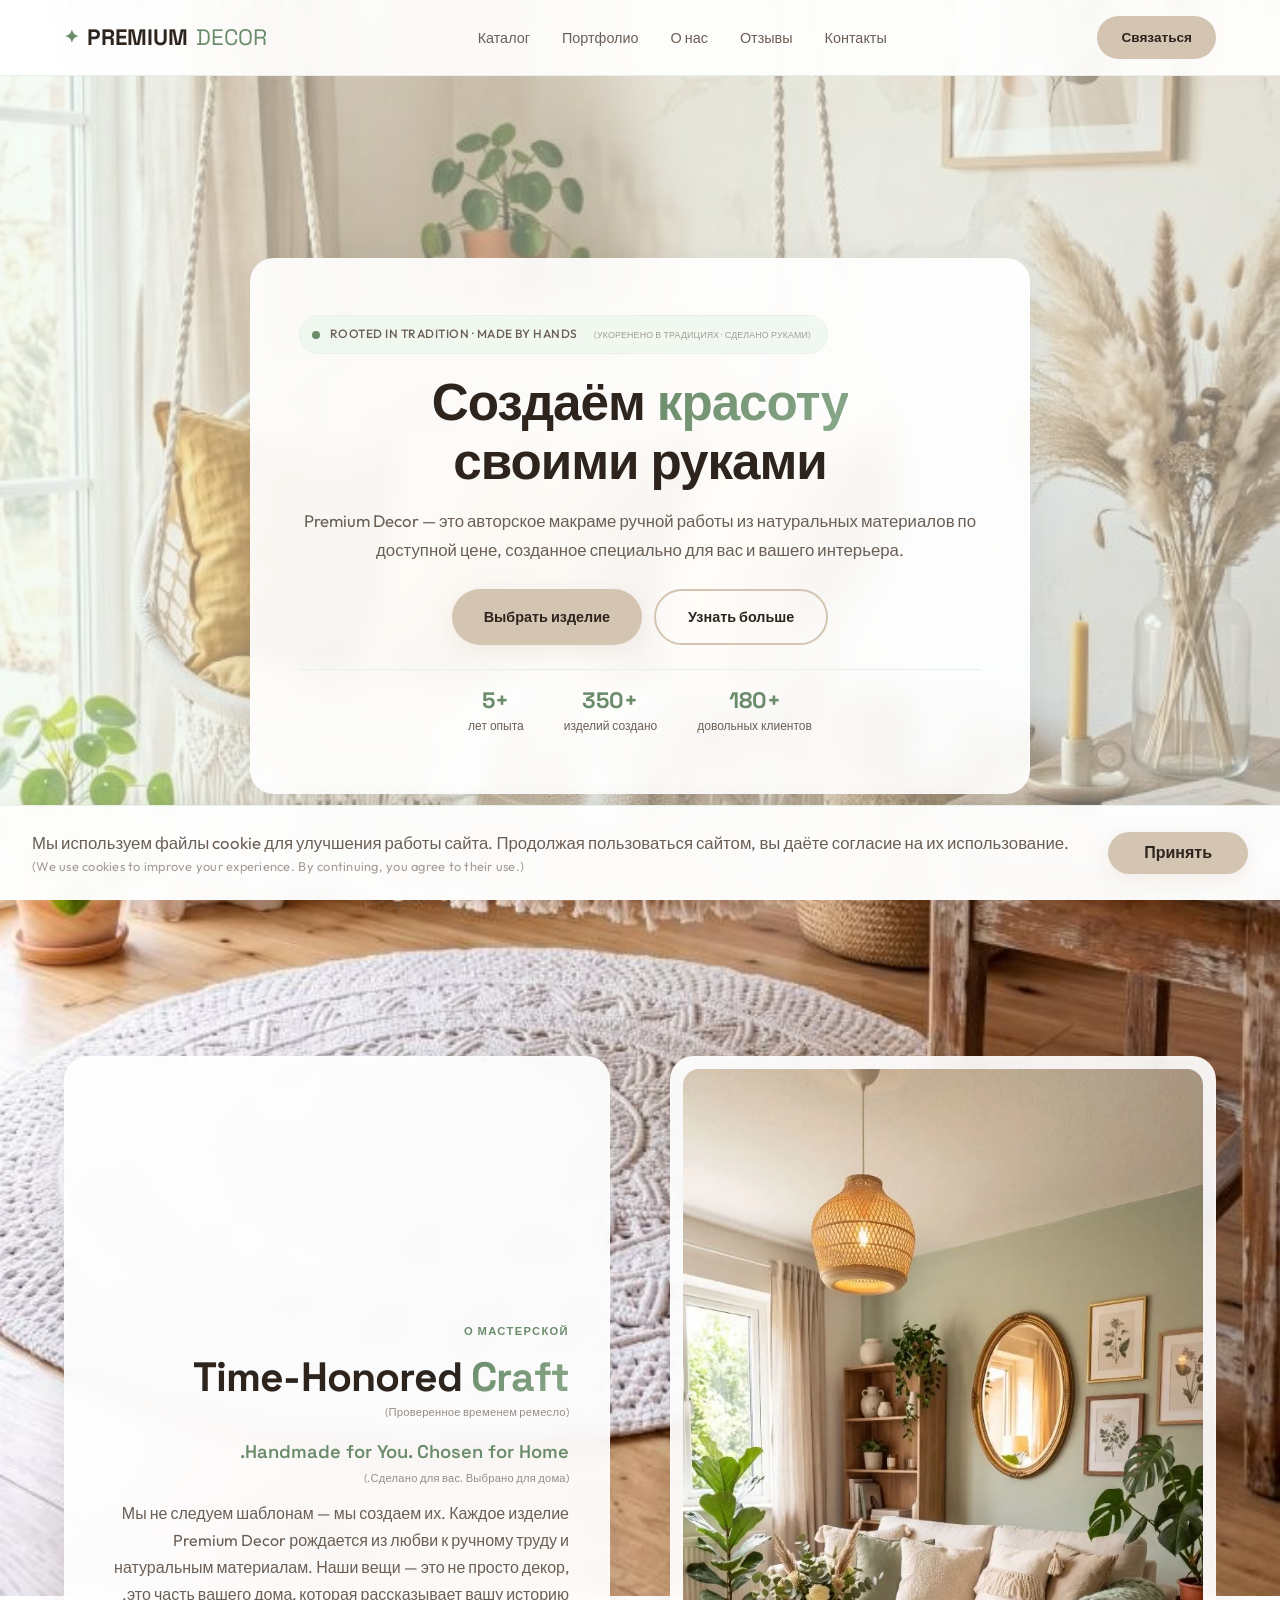
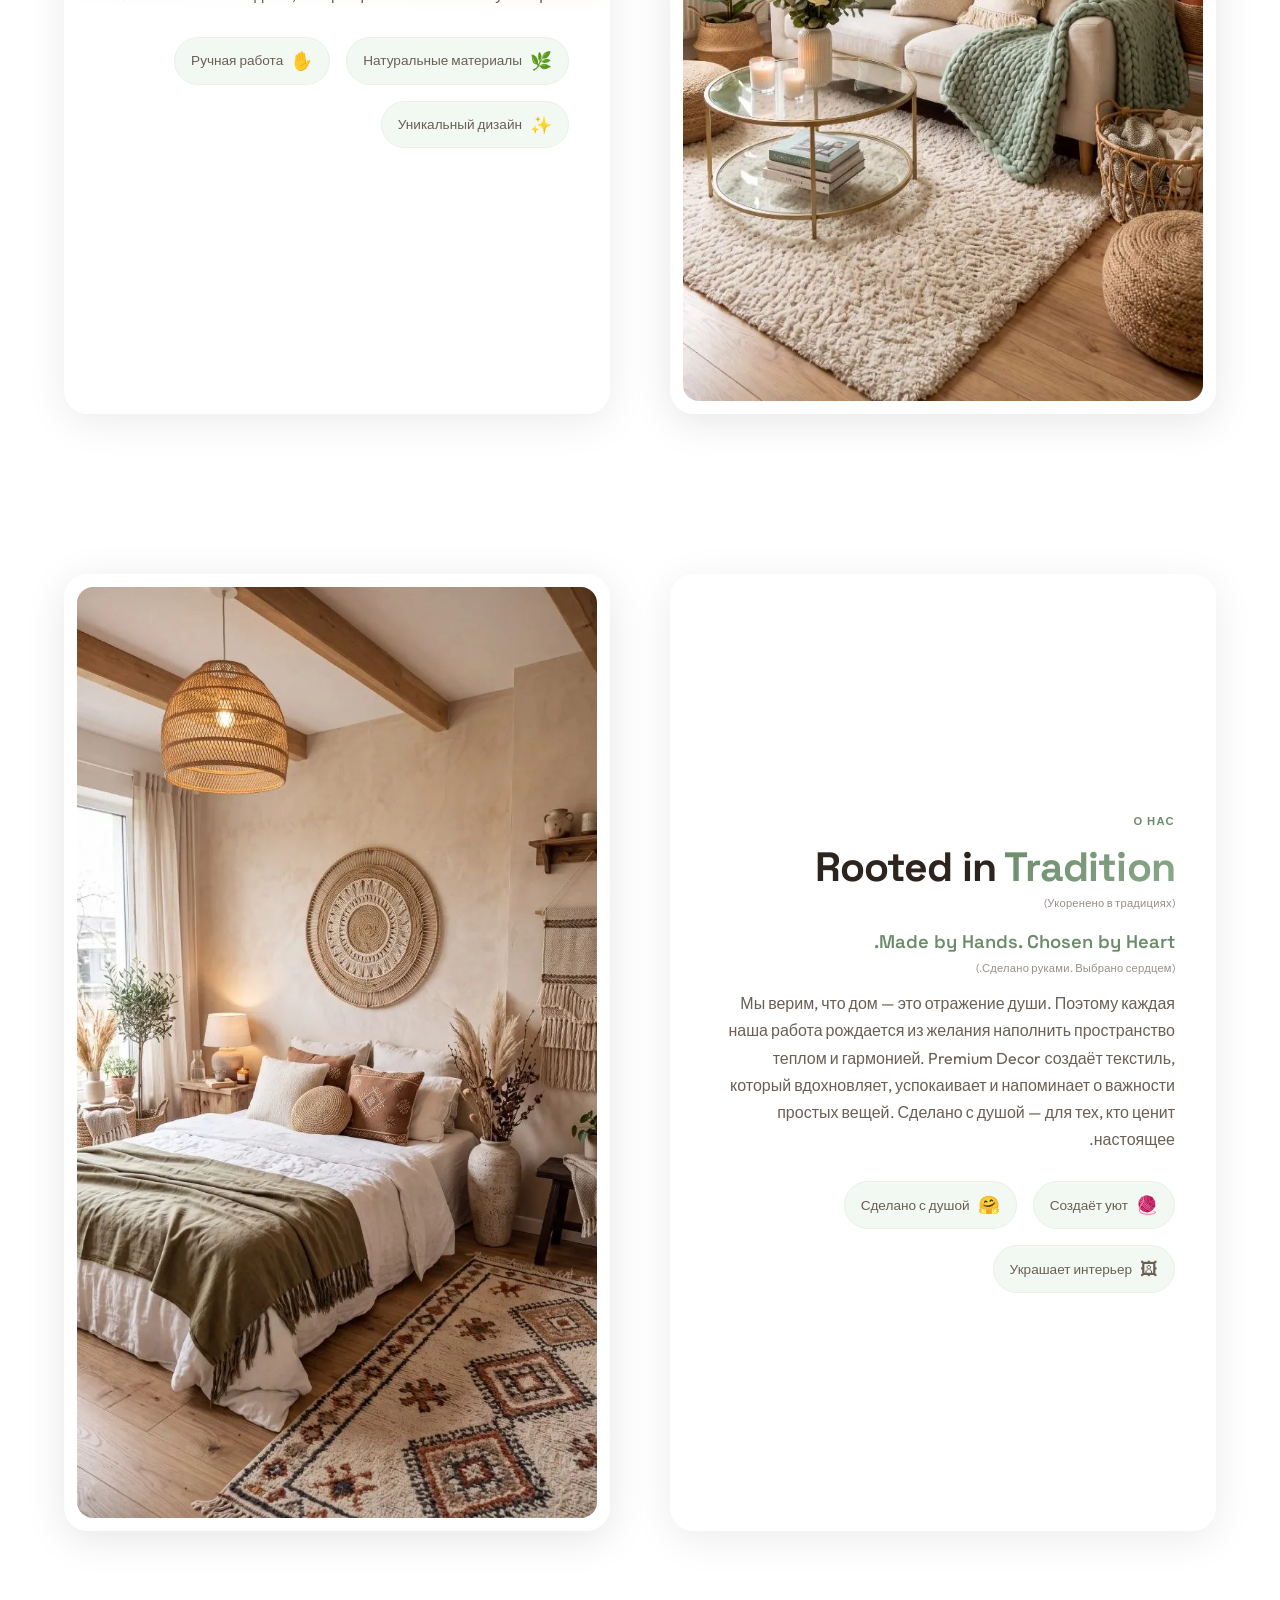
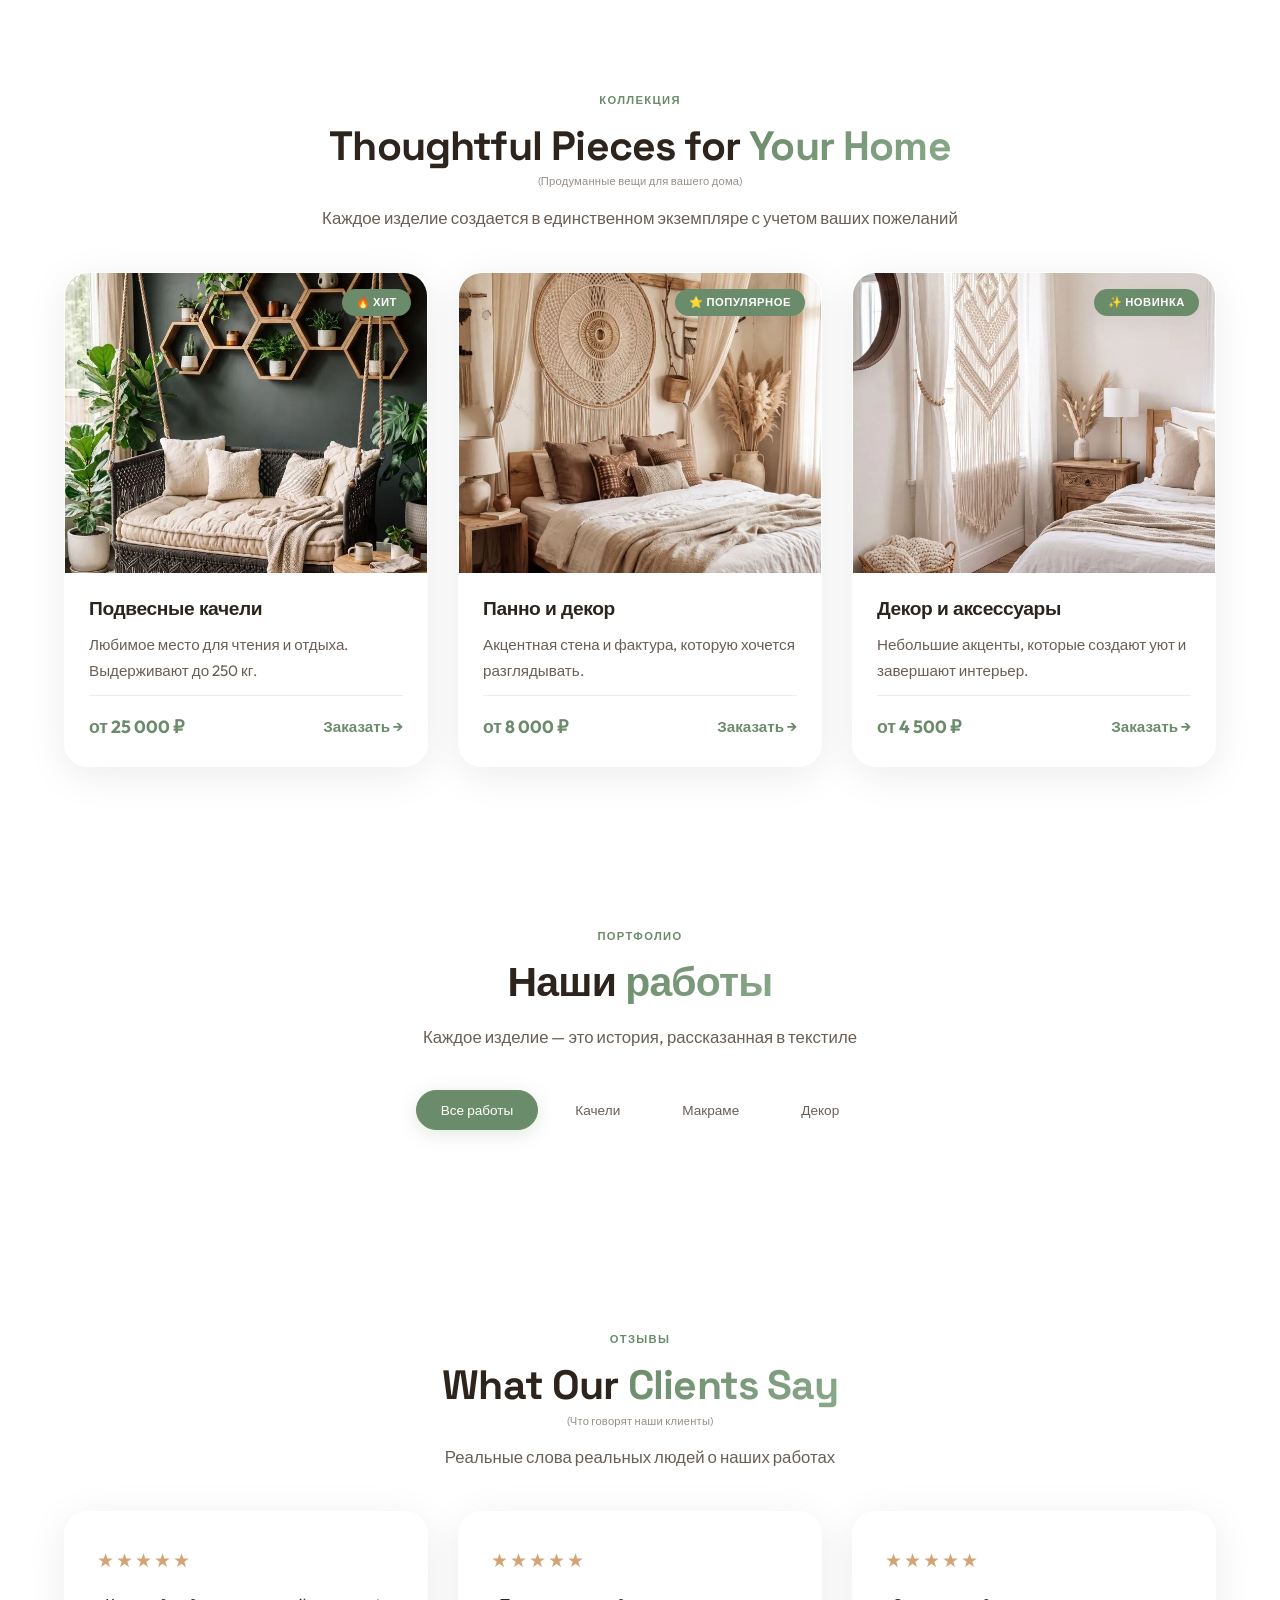
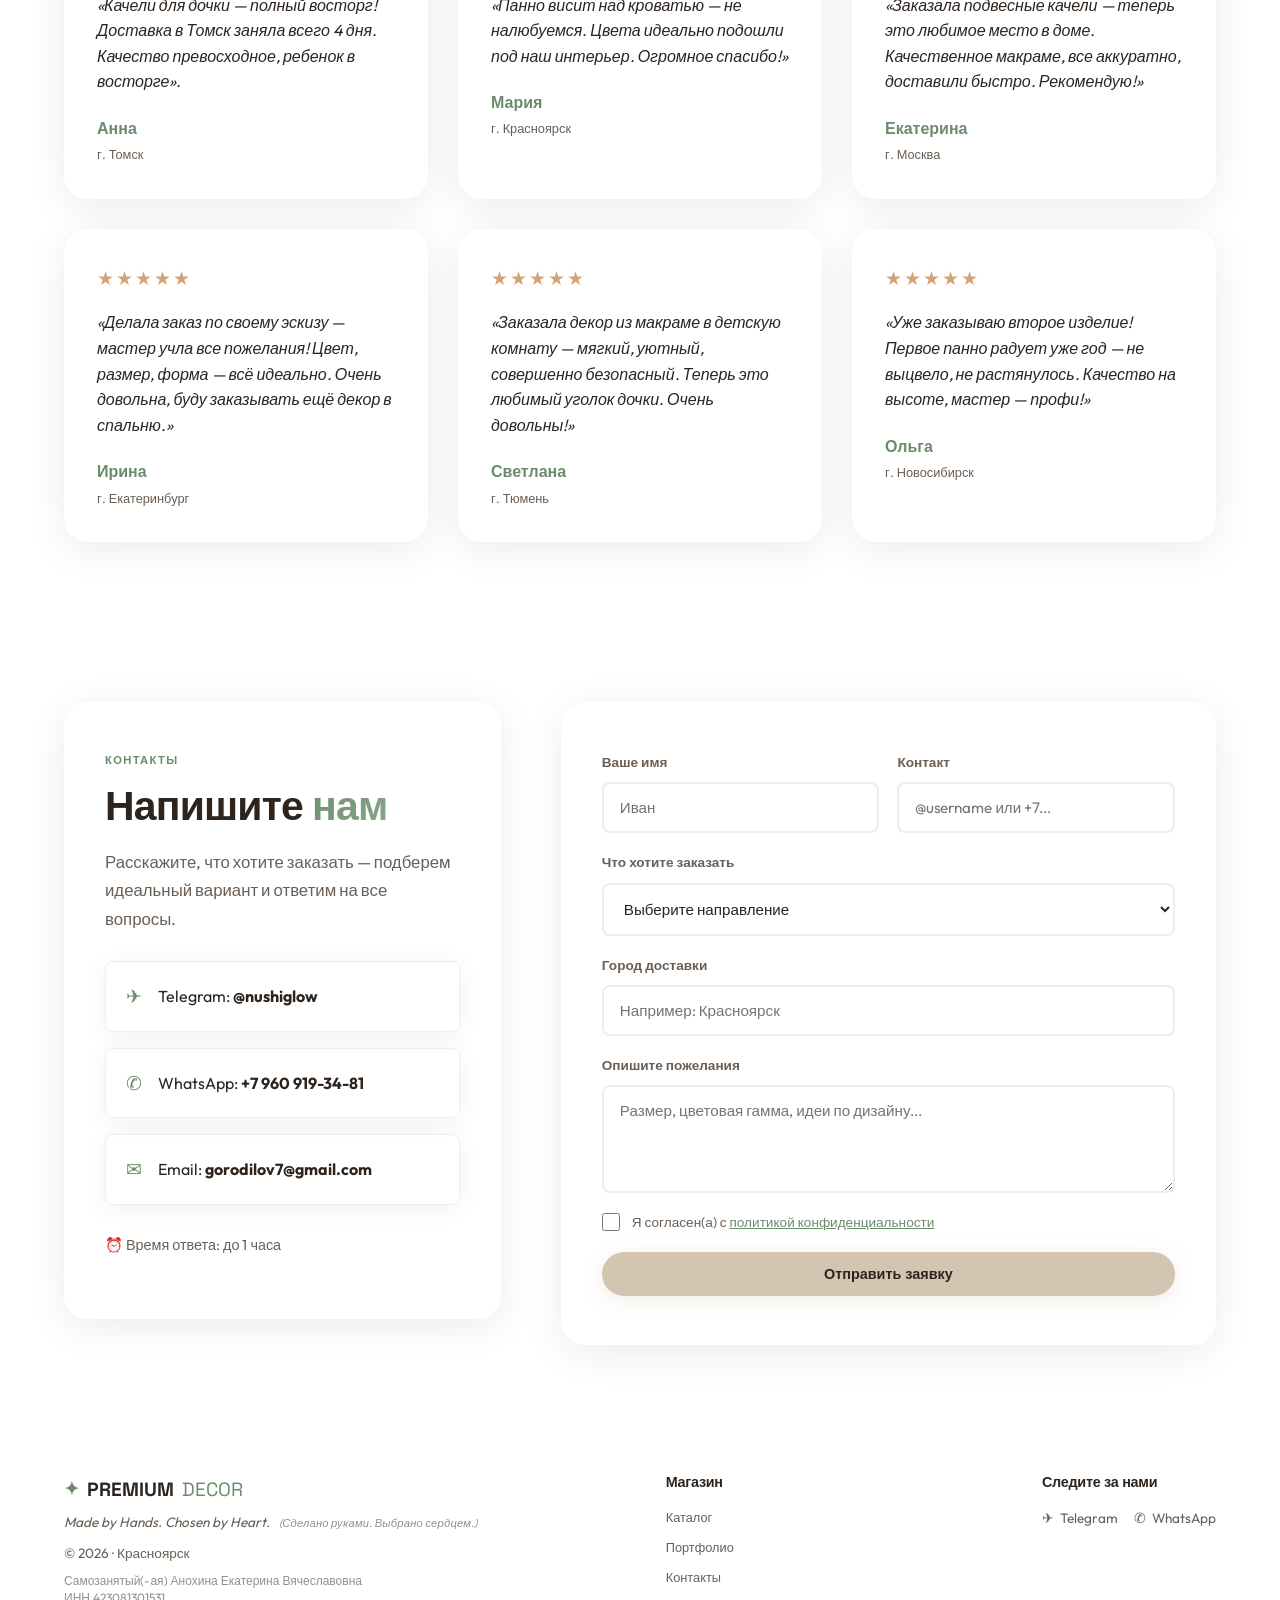
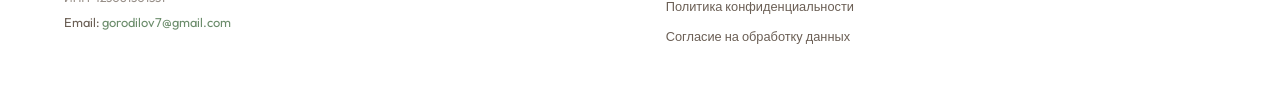
==== commit f5f92a63: "Обновление файлов" ====
--- a/index.html
+++ b/index.html
@@ -4,12 +4,12 @@
   <meta charset="UTF-8" />
   <meta name="viewport" content="width=device-width, initial-scale=1.0, viewport-fit=cover" />
   
-  <title>SilkSoul — Авторское макраме ручной работы</title>
-  <meta name="description" content="SilkSoul: Авторское макраме, подвесные качели и декор ручной работы. Натуральные материалы, уникальный дизайн." />
+  <title>Premium Decor — Авторское макраме ручной работы</title>
+  <meta name="description" content="Premium Decor: авторское макраме, подвесные качели и декор ручной работы. Натуральные материалы, уникальный дизайн." />
   <meta name="robots" content="index, follow" />
 
   <!-- Open Graph -->
-  <meta property="og:title" content="SilkSoul — Макраме ручной работы" />
+  <meta property="og:title" content="Premium Decor — Макраме ручной работы" />
   <meta property="og:description" content="Вещи, созданные с душой. Макраме, качели, декор — в единственном экземпляре." />
   <meta property="og:type" content="website" />
   <meta property="og:url" content="https://gorodilov7-lang.github.io/" />
@@ -19,14 +19,14 @@
   <link rel="canonical" href="https://gorodilov7-lang.github.io/" />
 
   <!-- Favicon -->
-  <link rel="icon" href="data:image/svg+xml,<svg xmlns='http://www.w3.org/2000/svg' viewBox='0 0 100 100'><text y='.9em' font-size='90' fill='%236B4F3C'>S</text></svg>" />
+  <link rel="icon" href="data:image/svg+xml,<svg xmlns='http://www.w3.org/2000/svg' viewBox='0 0 100 100'><text y='.9em' font-size='90' fill='%236B4F3C'>P</text></svg>" />
 
   <!-- Schema.org JSON-LD для LocalBusiness -->
   <script type="application/ld+json">
   {
     "@context": "https://schema.org",
     "@type": "LocalBusiness",
-    "name": "SilkSoul",
+    "name": "Premium Decor",
     "image": "assets/img/og.jpg",
     "address": {
       "@type": "PostalAddress",
@@ -35,7 +35,7 @@
     },
     "description": "Авторское макраме и декор ручной работы. Подвесные качели, панно, вышивка.",
     "priceRange": "₽₽",
-    "telephone": "+7 902 949-27-30",
+    "telephone": "+79609193481",
     "url": "https://gorodilov7-lang.github.io/"
   }
   </script>
@@ -58,7 +58,7 @@
       <nav class="navbar" aria-label="Основная навигация">
         <a href="/" class="logo">
           <span class="logo-icon">✦</span>
-          SILK<span class="logo-dot">SOUL</span>
+          PREMIUM<span class="logo-dot">DECOR</span>
         </a>
         
         <button class="burger-menu" aria-label="Открыть меню" aria-expanded="false">
@@ -80,7 +80,7 @@
   </header>
 
   <main id="content">
-    <!-- Hero Section - Full Screen с одной карточкой -->
+    <!-- Hero Section -->
     <section class="hero" aria-label="Главный баннер">
       <div class="container">
         <div class="hero-grid">
@@ -88,13 +88,14 @@
             <div class="hero-badge">
               <span class="badge-dot"></span>
               Rooted in Tradition · Made by Hands
+              <span class="translate">(Укоренено в традициях · Сделано руками)</span>
             </div>
             <h1 class="hero-title">
               Создаём <span class="highlight">красоту</span><br />
               своими руками
             </h1>
             <p class="hero-subtitle">
-              SilkSoul — это авторское макраме ручной работы из натуральных материалов по доступной цене, 
+              Premium Decor — это авторское макраме ручной работы из натуральных материалов по доступной цене, 
               созданное специально для вас и вашего интерьера.
             </p>
             <div class="hero-actions">
@@ -120,7 +121,7 @@
       </div>
     </section>
 
-    <!-- About Section - текст справа, фото слева (id="about-history") -->
+    <!-- About Section (история) -->
     <section class="about" id="about-history" aria-label="История мастерской">
       <div class="container">
         <div class="about-grid">
@@ -132,12 +133,15 @@
           </figure>
           <div class="about-text">
             <p class="section-eyebrow">О мастерской</p>
-            <h2 class="section-title">Time-Honored <span class="highlight">Craft</span></h2>
+            <h2 class="section-title">Time-Honored <span class="highlight">Craft</span>
+              <span class="translate">(Проверенное временем ремесло)</span>
+            </h2>
             <p class="about-lead">
               Handmade for You. Chosen for Home.
+              <span class="translate">(Сделано для вас. Выбрано для дома.)</span>
             </p>
             <p class="about-body">
-              Мы не следуем шаблонам — мы создаем их. Каждое изделие SilkSoul рождается 
+              Мы не следуем шаблонам — мы создаем их. Каждое изделие Premium Decor рождается 
               из любви к ручному труду и натуральным материалам. Наши вещи — это не просто декор, 
               это часть вашего дома, которая рассказывает вашу историю.
             </p>
@@ -160,18 +164,21 @@
       </div>
     </section>
 
-    <!-- About Section - Текст слева, фото справа (id="about-philosophy") -->
+    <!-- About Section (философия) -->
     <section class="about" id="about-philosophy" aria-label="Философия мастерской">
       <div class="container">
         <div class="about-grid">
           <div class="about-text">
             <p class="section-eyebrow">О нас</p>
-            <h2 class="section-title">Rooted in <span class="highlight">Tradition</span></h2>
+            <h2 class="section-title">Rooted in <span class="highlight">Tradition</span>
+              <span class="translate">(Укоренено в традициях)</span>
+            </h2>
             <p class="about-lead">
               Made by Hands. Chosen by Heart.
+              <span class="translate">(Сделано руками. Выбрано сердцем.)</span>
             </p>
             <p class="about-body">
-              Мы верим, что дом — это отражение души. Поэтому каждая наша работа рождается из желания наполнить пространство теплом и гармонией. SilkSoul создаёт текстиль, который вдохновляет, успокаивает и напоминает о важности простых вещей. Сделано с душой — для тех, кто ценит настоящее.
+              Мы верим, что дом — это отражение души. Поэтому каждая наша работа рождается из желания наполнить пространство теплом и гармонией. Premium Decor создаёт текстиль, который вдохновляет, успокаивает и напоминает о важности простых вещей. Сделано с душой — для тех, кто ценит настоящее.
             </p>
             <div class="about-features">
               <div class="feature">
@@ -203,12 +210,13 @@
       <div class="container">
         <div class="section-header">
           <p class="section-eyebrow">Коллекция</p>
-          <h2 class="section-title">Thoughtful Pieces for <span class="highlight">Your Home</span></h2>
+          <h2 class="section-title">Thoughtful Pieces for <span class="highlight">Your Home</span>
+            <span class="translate">(Продуманные вещи для вашего дома)</span>
+          </h2>
           <p class="section-subtitle">Каждое изделие создается в единственном экземпляре с учетом ваших пожеланий</p>
         </div>
 
         <div class="catalog-grid">
-          <!-- Подвесные качели -->
           <article class="catalog-card">
             <div class="card-image">
               <picture>
@@ -227,7 +235,6 @@
             </div>
           </article>
 
-          <!-- Панно -->
           <article class="catalog-card">
             <div class="card-image">
               <picture>
@@ -246,7 +253,6 @@
             </div>
           </article>
 
-          <!-- Декор -->
           <article class="catalog-card">
             <div class="card-image">
               <picture>
@@ -295,12 +301,13 @@
       <div class="container">
         <div class="section-header">
           <p class="section-eyebrow">Отзывы</p>
-          <h2 class="section-title">What Our <span class="highlight">Clients Say</span></h2>
+          <h2 class="section-title">What Our <span class="highlight">Clients Say</span>
+            <span class="translate">(Что говорят наши клиенты)</span>
+          </h2>
           <p class="section-subtitle">Реальные слова реальных людей о наших работах</p>
         </div>
 
         <div class="reviews-grid">
-          <!-- Отзыв 1 -->
           <blockquote class="review-card">
             <div class="review-stars" aria-hidden="true">★★★★★</div>
             <p class="review-text">«Качели для дочки — полный восторг! Доставка в Томск заняла всего 4 дня. Качество превосходное, ребенок в восторге».</p>
@@ -310,7 +317,6 @@
             </footer>
           </blockquote>
 
-          <!-- Отзыв 2 -->
           <blockquote class="review-card">
             <div class="review-stars" aria-hidden="true">★★★★★</div>
             <p class="review-text">«Панно висит над кроватью — не налюбуемся. Цвета идеально подошли под наш интерьер. Огромное спасибо!»</p>
@@ -320,7 +326,6 @@
             </footer>
           </blockquote>
 
-          <!-- Отзыв 3 -->
           <blockquote class="review-card">
             <div class="review-stars" aria-hidden="true">★★★★★</div>
             <p class="review-text">«Заказала подвесные качели — теперь это любимое место в доме. Качественное макраме, все аккуратно, доставили быстро. Рекомендую!»</p>
@@ -330,7 +335,6 @@
             </footer>
           </blockquote>
 
-          <!-- Отзыв 4 -->
           <blockquote class="review-card">
             <div class="review-stars" aria-hidden="true">★★★★★</div>
             <p class="review-text">«Делала заказ по своему эскизу — мастер учла все пожелания! Цвет, размер, форма — всё идеально. Очень довольна, буду заказывать ещё декор в спальню.»</p>
@@ -340,7 +344,6 @@
             </footer>
           </blockquote>
 
-          <!-- Отзыв 5 -->
           <blockquote class="review-card">
             <div class="review-stars" aria-hidden="true">★★★★★</div>
             <p class="review-text">«Заказала декор из макраме в детскую комнату — мягкий, уютный, совершенно безопасный. Теперь это любимый уголок дочки. Очень довольны!»</p>
@@ -350,7 +353,6 @@
             </footer>
           </blockquote>
 
-          <!-- Отзыв 6 -->
           <blockquote class="review-card">
             <div class="review-stars" aria-hidden="true">★★★★★</div>
             <p class="review-text">«Уже заказываю второе изделие! Первое панно радует уже год — не выцвело, не растянулось. Качество на высоте, мастер — профи!»</p>
@@ -374,24 +376,25 @@
               Расскажите, что хотите заказать — подберем идеальный вариант и ответим на все вопросы.
             </p>
             <div class="contact-details">
-              <a href="https://t.me/DmitryFoxKids" class="contact-link" target="_blank" rel="noopener noreferrer">
+              <a href="https://t.me/nushiglow" class="contact-link" target="_blank" rel="noopener noreferrer">
                 <span class="contact-icon" aria-hidden="true">✈</span>
-                <span>Telegram: <strong>@DmitryFoxKids</strong></span>
+                <span>Telegram: <strong>@nushiglow</strong></span>
               </a>
-              <a href="https://wa.me/79029492730" class="contact-link" target="_blank" rel="noopener noreferrer">
+              <a href="https://wa.me/79609193481" class="contact-link" target="_blank" rel="noopener noreferrer">
                 <span class="contact-icon" aria-hidden="true">✆</span>
-                <span>WhatsApp: <strong>+7 902 949-27-30</strong></span>
+                <span>WhatsApp: <strong>+7 960 919-34-81</strong></span>
               </a>
+			  <a href="mailto:gorodilov7@gmail.com" class="contact-link" target="_blank" rel="noopener noreferrer">
+				<span class="contact-icon" aria-hidden="true">✉</span>
+				<span>Email: <strong>gorodilov7@gmail.com</strong></span>
+			  </a>
               <div class="contact-hours">
                 <span>⏰ Время ответа: до 1 часа</span>
               </div>
             </div>
           </div>
 
-          <form class="contact-form" name="order" method="POST" id="contactForm">
-            <input type="hidden" name="form-name" value="order" />
-            <p class="sr-only"><label>Не заполняйте: <input name="bot-field" tabindex="-1" /></label></p>
-
+          <form class="contact-form" id="contactForm" name="order" method="POST">
             <div class="form-row">
               <label class="field">
                 <span class="field-label">Ваше имя</span>
@@ -445,10 +448,13 @@
         <div>
           <a href="/" class="logo logo-footer">
             <span class="logo-icon">✦</span>
-            SILK<span class="logo-dot">SOUL</span>
+            PREMIUM<span class="logo-dot">DECOR</span>
           </a>
-          <p class="footer-tagline">Made by Hands. Chosen by Heart.</p>
+          <p class="footer-tagline">Made by Hands. Chosen by Heart. <span class="translate">(Сделано руками. Выбрано сердцем.)</span></p>
           <p class="footer-copy">© 2026 · Красноярск</p>
+          <p class="footer-owner">Самозанятый(-ая) Анохина Екатерина Вячеславовна<br>ИНН 423081301531</p>
+		  <p class="footer-email">Email: <a href="mailto:gorodilov7@gmail.com">gorodilov7@gmail.com</a>
+		  </p>
         </div>
 
         <div class="footer-links">
@@ -456,15 +462,17 @@
           <a href="#catalog">Каталог</a>
           <a href="#gallery">Портфолио</a>
           <a href="#contacts">Контакты</a>
+          <a href="/privacy/index.html">Политика конфиденциальности</a>
+          <a href="/consent/index.html">Согласие на обработку данных</a>
         </div>
 
         <div class="footer-social">
           <h4>Следите за нами</h4>
           <div class="social-links">
-            <a href="https://t.me/DmitryFoxKids" target="_blank" rel="noopener noreferrer" aria-label="Telegram">
+            <a href="https://t.me/nushiglow" target="_blank" rel="noopener noreferrer" aria-label="Telegram">
               <span aria-hidden="true">✈</span> Telegram
             </a>
-            <a href="https://wa.me/79029492730" target="_blank" rel="noopener noreferrer" aria-label="WhatsApp">
+            <a href="https://wa.me/79609193481" target="_blank" rel="noopener noreferrer" aria-label="WhatsApp">
               <span aria-hidden="true">✆</span> WhatsApp
             </a>
           </div>
@@ -487,6 +495,15 @@
     <span aria-hidden="true">↑</span>
   </button>
 
+  <!-- Cookie Consent Banner (требование РКН) -->
+  <div class="cookie-banner" id="cookieBanner">
+    <p>
+      Мы используем файлы cookie для улучшения работы сайта. Продолжая пользоваться сайтом, вы даёте согласие на их использование.
+      <span class="translate">(We use cookies to improve your experience. By continuing, you agree to their use.)</span>
+    </p>
+    <button class="btn btn-primary cookie-accept" id="cookieAccept">Принять</button>
+  </div>
+
   <script src="assets/js/script.js" defer></script>
 </body>
 </html>
--- a/assets/css/main.css
+++ b/assets/css/main.css
@@ -1463,4 +1463,170 @@
   background: rgba(232, 245, 233, 0.45);
   z-index: -1;
   pointer-events: none;
+}
+
+/* =========================================
+   21. Дополнительные стили для перевода (Translate)
+   ========================================= */
+.translate {
+  display: block;
+  font-size: 0.65rem;
+  color: var(--text-muted);
+  font-weight: 400;
+  letter-spacing: 0.02em;
+  opacity: 0.7;
+  margin-top: 2px;
+  font-family: var(--font-body);
+}
+
+.hero-badge .translate {
+  display: inline-block;
+  font-size: 0.55rem;
+  margin-left: 6px;
+  opacity: 0.6;
+}
+
+.section-title .translate {
+  font-size: 0.7rem;
+  margin-top: 4px;
+}
+
+.about-lead .translate {
+  font-size: 0.7rem;
+  margin-top: 2px;
+}
+
+.footer-tagline .translate {
+  display: inline-block;
+  font-size: 0.7rem;
+  margin-left: 6px;
+}
+
+/* =========================================
+   22. Cookie Consent Banner (куки-баннер)
+   ========================================= */
+.cookie-banner {
+  position: fixed;
+  bottom: 0;
+  left: 0;
+  right: 0;
+  background: rgba(255, 255, 255, 0.95);
+  backdrop-filter: blur(10px);
+  border-top: 1px solid var(--border-light);
+  padding: 16px 24px;
+  display: flex;
+  align-items: center;
+  justify-content: space-between;
+  flex-wrap: wrap;
+  gap: 16px;
+  z-index: 999;
+  box-shadow: 0 -4px 20px rgba(0,0,0,0.06);
+}
+
+.cookie-banner p {
+  margin: 0;
+  font-size: 0.9rem;
+  color: var(--text-muted);
+  flex: 1;
+  min-width: 200px;
+}
+
+.cookie-banner .translate {
+  display: block;
+  font-size: 0.65rem;
+  opacity: 0.6;
+  margin-top: 2px;
+}
+
+.cookie-accept {
+  padding: 8px 24px;
+  font-size: 0.8rem;
+  white-space: nowrap;
+}
+
+/* =========================================
+   23. Информация об ИП в футере
+   ========================================= */
+.footer-owner {
+  font-size: 0.75rem;
+  color: var(--text-muted);
+  margin-top: 8px;
+  line-height: 1.4;
+  opacity: 0.7;
+}
+
+.footer-links a {
+  font-size: 0.8rem;
+}
+
+/* =========================================
+   24. Адаптив для куки-баннера
+   ========================================= */
+@media (max-width: 768px) {
+  .cookie-banner {
+    flex-direction: column;
+    text-align: center;
+    padding: 16px 20px;
+  }
+  .cookie-accept {
+    width: 100%;
+  }
+}
+
+/* =========================================
+   25. Увеличенный куки-баннер
+   ========================================= */
+.cookie-banner {
+  padding: 24px 32px !important;          /* увеличили отступы */
+  font-size: 1.1rem !important;           /* увеличили шрифт */
+  gap: 20px !important;
+}
+
+.cookie-banner p {
+  font-size: 1.05rem !important;
+  line-height: 1.5 !important;
+}
+
+.cookie-banner .translate {
+  font-size: 0.8rem !important;
+}
+
+.cookie-accept {
+  padding: 12px 36px !important;
+  font-size: 1rem !important;
+}
+
+/* Адаптив для мобильных */
+@media (max-width: 768px) {
+  .cookie-banner {
+    padding: 20px 16px !important;
+    font-size: 1rem !important;
+  }
+  .cookie-banner p {
+    font-size: 0.95rem !important;
+  }
+  .cookie-accept {
+    padding: 10px 24px !important;
+    font-size: 0.95rem !important;
+  }
+}
+
+/* =========================================
+   26. Email в футере
+   ========================================= */
+.footer-email {
+  font-size: 0.8rem;
+  color: var(--text-muted);
+  margin-top: 6px;
+}
+
+.footer-email a {
+  color: var(--primary);
+  text-decoration: none;
+  transition: color var(--transition);
+}
+
+.footer-email a:hover {
+  color: var(--primary-dark);
+  text-decoration: underline;
 }
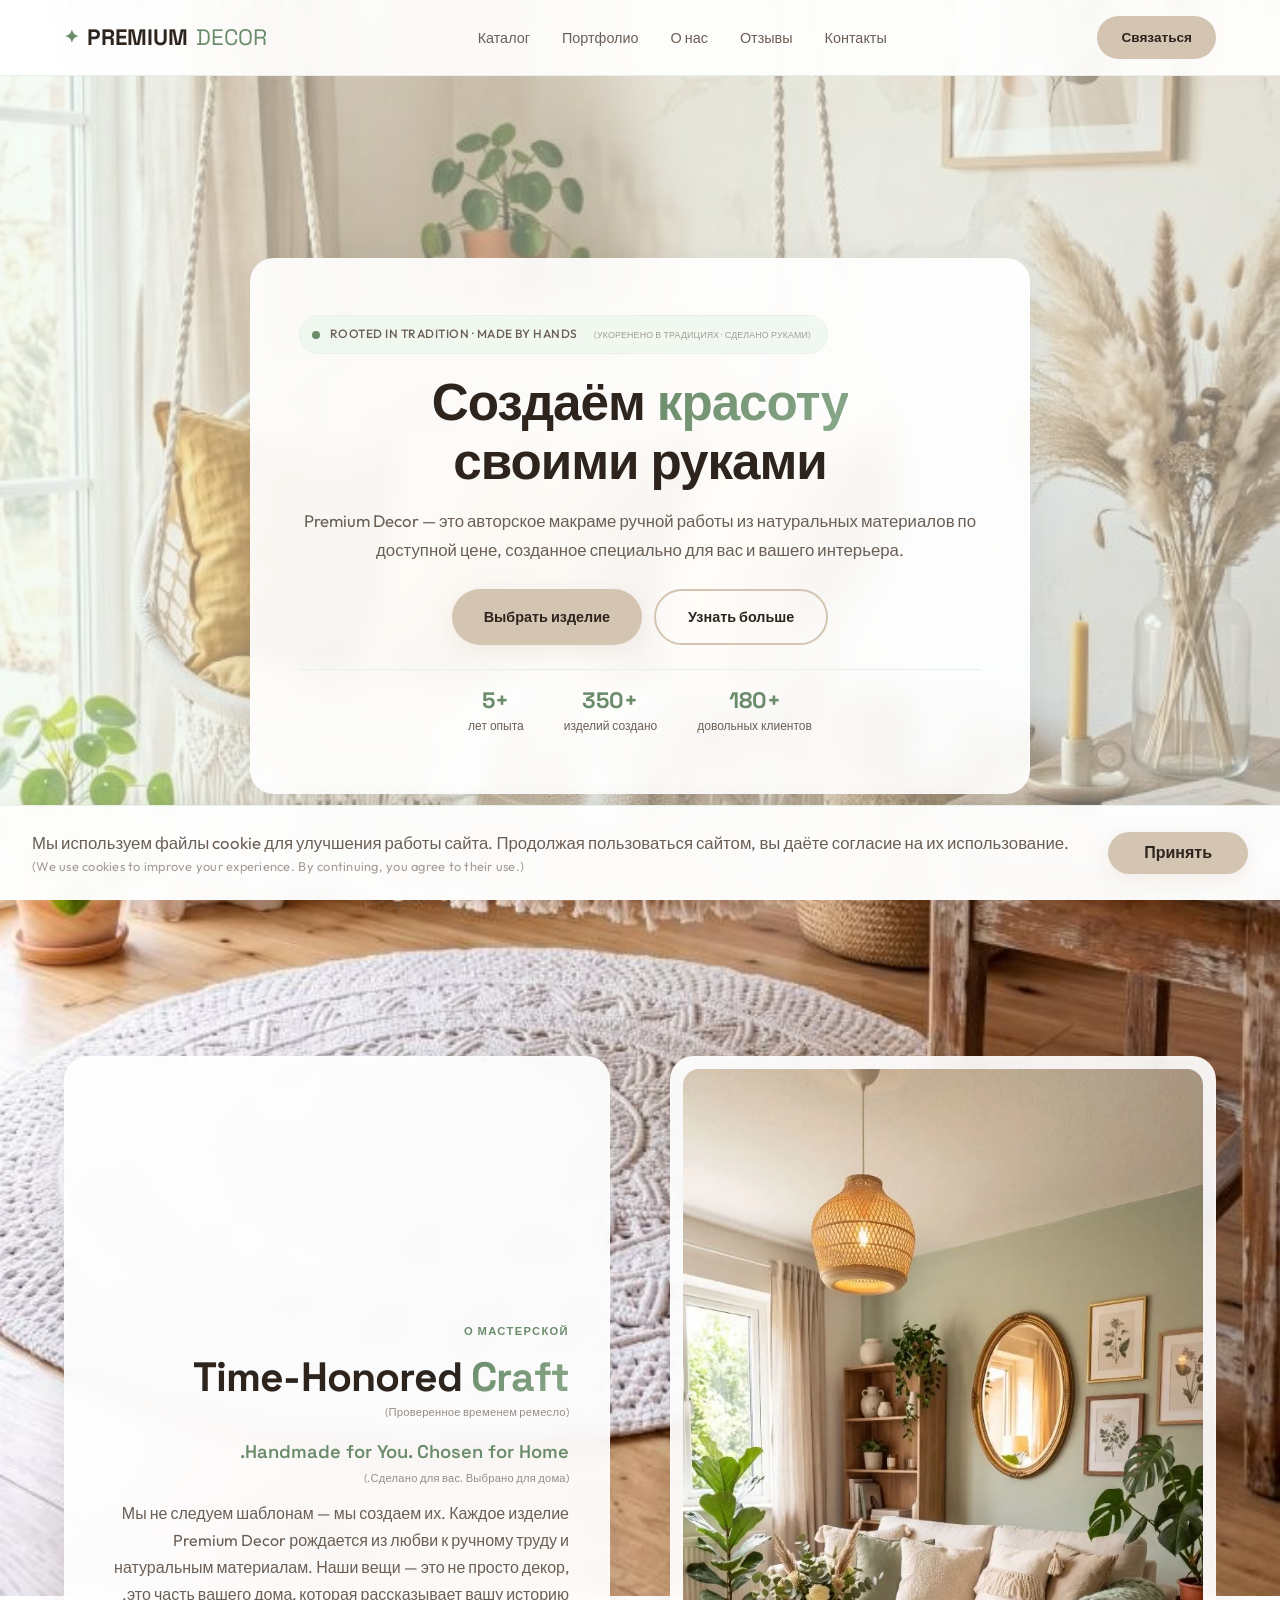
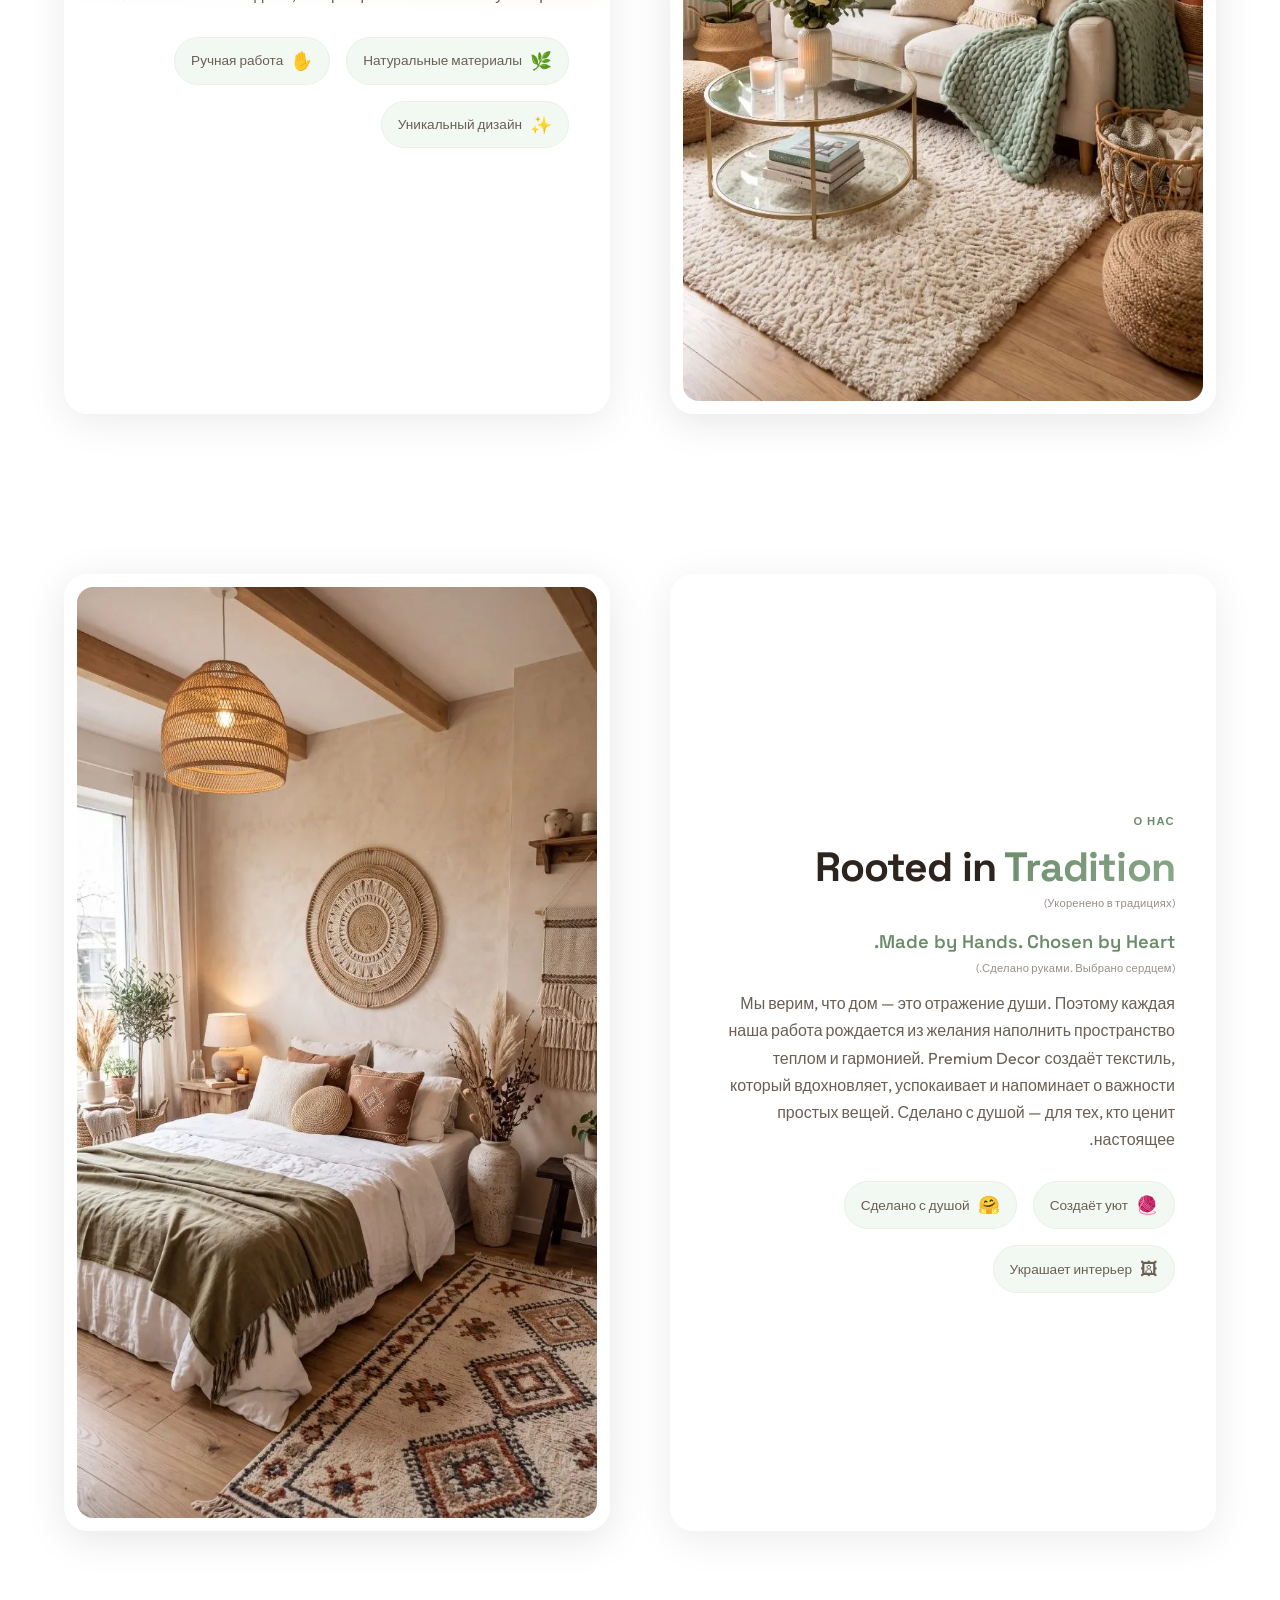
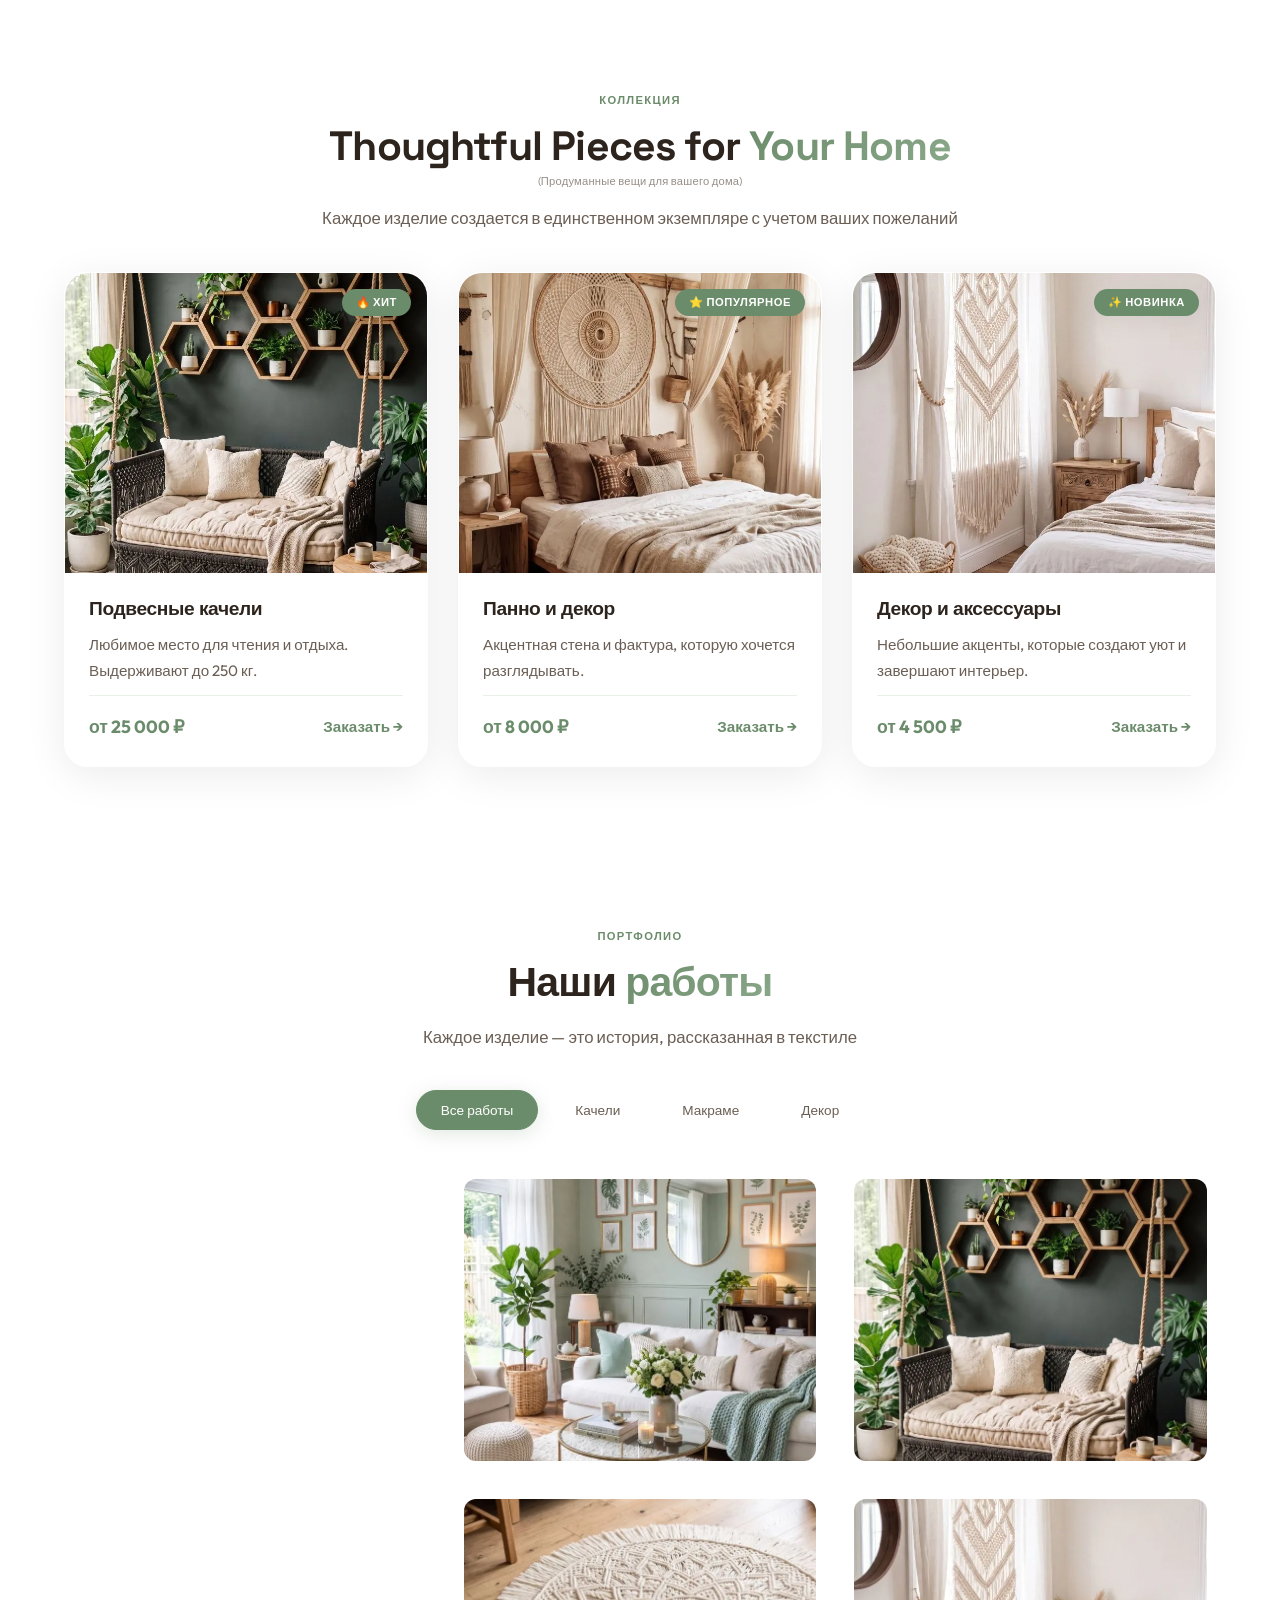
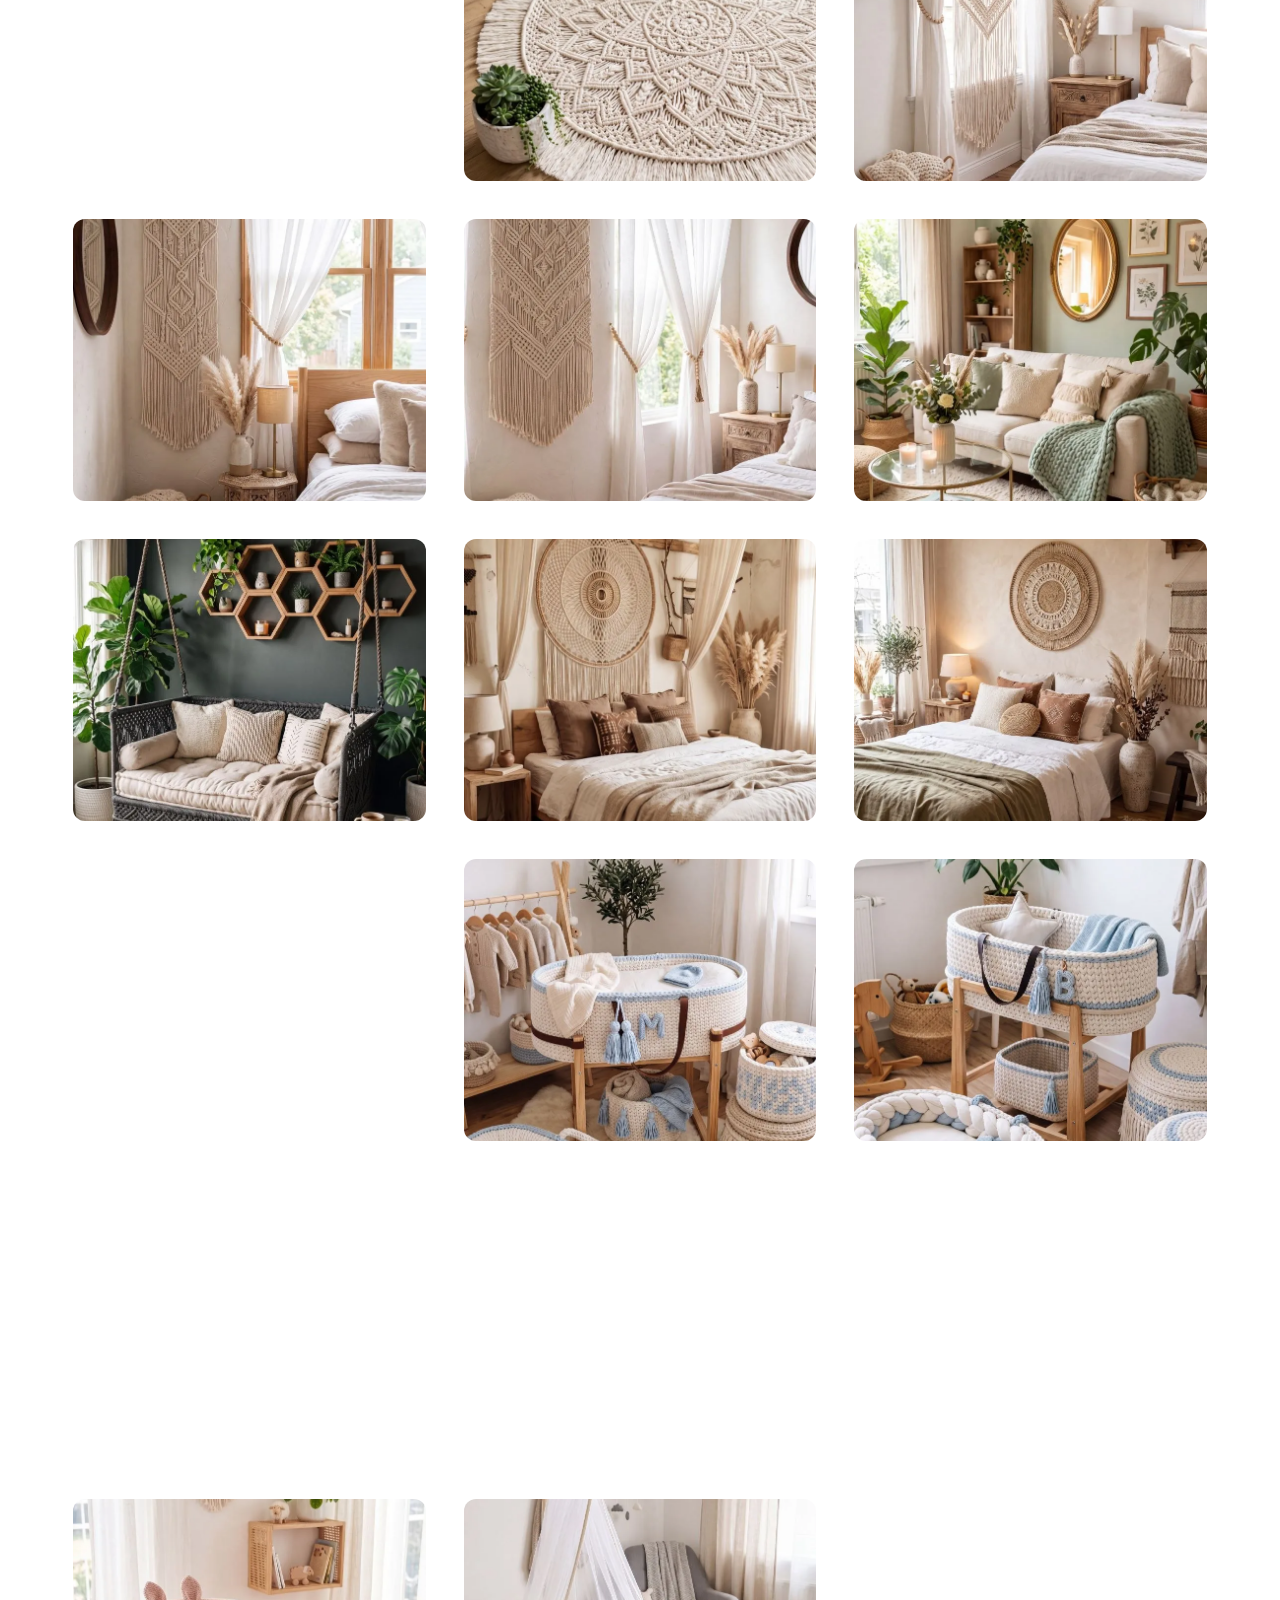
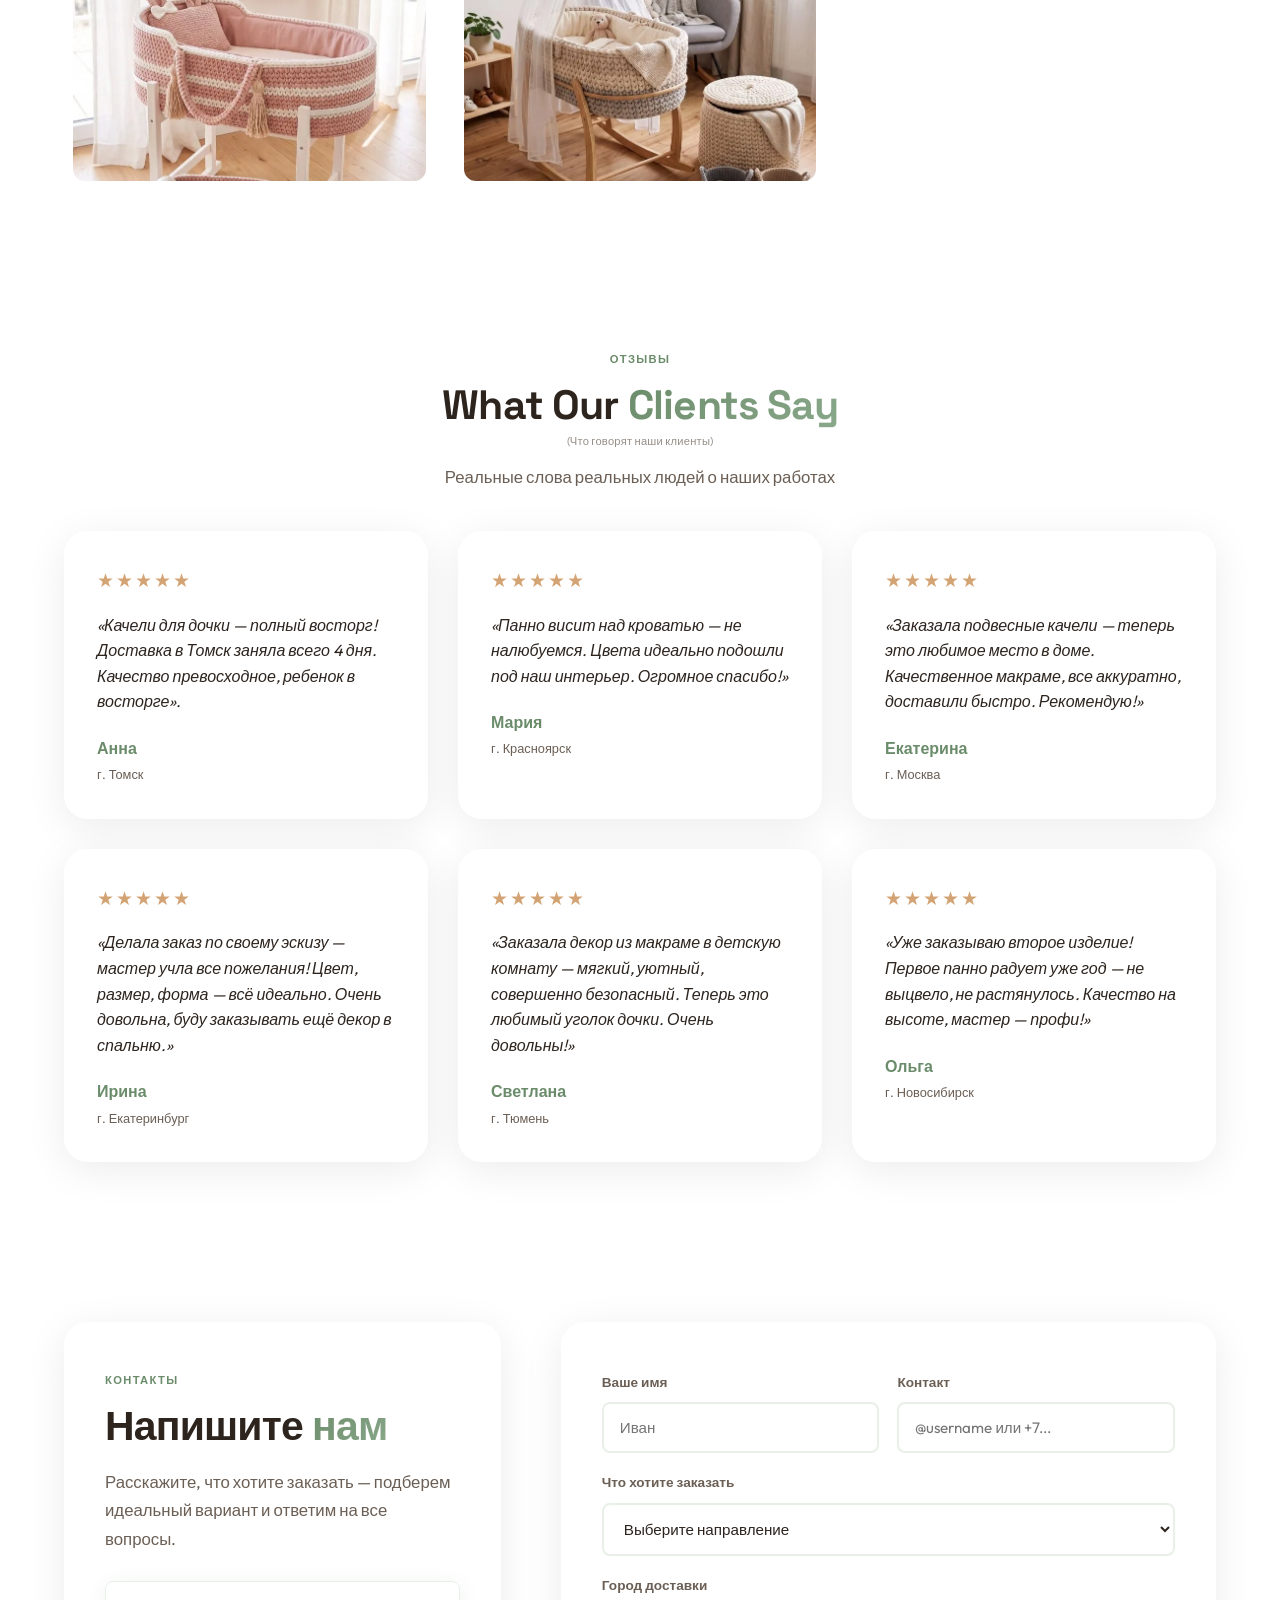
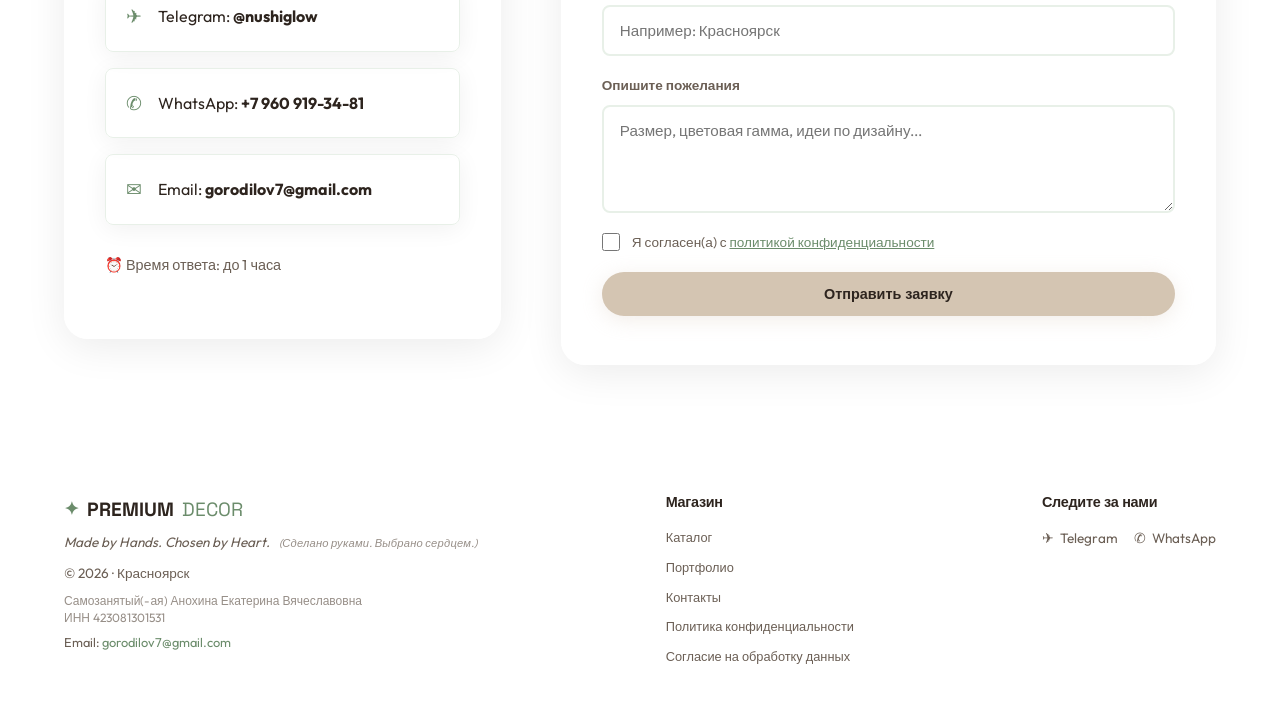
==== commit 0bc00ac0: "fix: update" ====
--- a/index.html
+++ b/index.html
@@ -100,7 +100,7 @@
             </p>
             <div class="hero-actions">
               <a href="#catalog" class="btn btn-primary">Выбрать изделие</a>
-              <a href="#about" class="btn btn-ghost">Узнать больше</a>
+              <a href="#about-philosophy" class="btn btn-ghost">Узнать больше</a>
             </div>
             <div class="hero-stats">
               <div class="stat-item">
--- a/assets/css/main.css
+++ b/assets/css/main.css
@@ -10,7 +10,6 @@
   --text-muted: #6B5F55;
   --text-light: #9A8B7E;
   
-  /* Beige Buttons */
   --beige: #D4C5B2;
   --beige-dark: #C4B5A2;
   --beige-light: #E8DDD0;
@@ -509,7 +508,6 @@
   direction: rtl;
 }
 
-/* ФОТО - ТОЧНО ТАКОЙ ЖЕ РАЗМЕР КАК КАРТОЧКА С ТЕКСТОМ */
 .about-media {
   border-radius: var(--radius-lg);
   overflow: hidden;
@@ -526,7 +524,6 @@
   display: flex;
   align-items: center;
   justify-content: center;
-  /* Высота автоматически равна текстовой карточке через align-items: stretch */
   min-height: 300px;
 }
 
@@ -547,7 +544,6 @@
   transform: scale(1.05);
 }
 
-/* ТЕКСТОВАЯ КАРТОЧКА - ТАКОЙ ЖЕ РАЗМЕР КАК ФОТО */
 .about-text {
   background: rgba(255, 255, 255, 0.92);
   backdrop-filter: blur(12px);
@@ -1234,7 +1230,7 @@
 }
 
 /* =========================================
-   19. Responsive
+   19. Responsive (Desktop-first, затем Mobile)
    ========================================= */
 @media (max-width: 1024px) {
   .hero-grid { gap: 32px; }
@@ -1248,8 +1244,9 @@
   }
 }
 
+/* --- Все мобильные стили (768px и меньше) --- */
 @media (max-width: 768px) {
-  /* Mobile Menu */
+  /* Burger Menu */
   .burger-menu { display: block; }
 
   .nav-links {
@@ -1274,7 +1271,7 @@
   .nav-links a { font-size: 1.1rem; }
   .nav-cta { display: none; }
 
-  /* Hero Mobile */
+  /* Hero */
   .hero {
     min-height: auto;
     padding: 40px 0;
@@ -1302,7 +1299,7 @@
     font-size: 1.2rem;
   }
 
-  /* About Mobile - фото и текст одной высоты */
+  /* About */
   .about-grid {
     grid-template-columns: 1fr;
     gap: 32px;
@@ -1329,26 +1326,30 @@
     transform: none;
   }
 
-  /* Catalog Mobile */
+  /* Catalog */
   .catalog-grid { 
     grid-template-columns: 1fr; 
     max-width: 400px; 
     margin: 0 auto; 
   }
-
-  /* Gallery Mobile */
+  .card-image {
+    height: 200px !important;
+  }
+
+  /* Gallery */
   .gallery-filters { gap: 8px; }
   .filter-btn { 
     padding: 8px 16px; 
     font-size: 0.8rem; 
+    min-height: 36px !important;
   }
   .gallery-grid { 
-    grid-template-columns: repeat(auto-fill, minmax(160px, 1fr)); 
+    grid-template-columns: repeat(2, 1fr); 
     gap: 12px; 
   }
   .gitem { height: 200px; }
 
-  /* Contact Mobile */
+  /* Contact */
   .contact-grid {
     grid-template-columns: 1fr;
     gap: 32px;
@@ -1361,18 +1362,23 @@
   
   .form-row { grid-template-columns: 1fr; }
 
-  /* Footer Mobile */
+  /* Footer */
   .footer-grid {
     flex-direction: column;
     text-align: center;
-    gap: 32px;
+    gap: 24px;
+    align-items: center;
   }
   .footer-links a,
-  .social-links { 
-    justify-content: center; 
-  }
-
-  /* Lightbox Mobile */
+  .social-links a {
+    display: inline-block;
+    margin: 4px 8px;
+  }
+  .footer-owner {
+    font-size: 0.7rem;
+  }
+
+  /* Lightbox */
   .lightbox { padding: 20px; }
   .lb-close { 
     top: 16px; 
@@ -1380,7 +1386,7 @@
     font-size: 2.2rem; 
   }
   
-  /* Back to Top Mobile */
+  /* Back to Top */
   .back-to-top { 
     bottom: 20px; 
     right: 20px; 
@@ -1393,8 +1399,62 @@
   body {
     background-attachment: scroll !important;
   }
-}
-
+
+  /* Куки-баннер (мобильная версия) */
+  .cookie-banner {
+    padding: 16px 20px;
+    font-size: 0.9rem;
+    flex-direction: column;
+    text-align: center;
+    gap: 12px;
+  }
+  .cookie-accept {
+    width: 100%;
+    padding: 12px;
+  }
+
+  /* Бейджи */
+  .card-badge {
+    font-size: 0.6rem !important;
+    padding: 2px 10px !important;
+  }
+
+  /* Отзывы */
+  .reviews-grid {
+    grid-template-columns: 1fr;
+    gap: 16px;
+  }
+  .review-card {
+    padding: 20px;
+  }
+
+  /* Увеличенные области клика */
+  .btn,
+  .nav-cta,
+  .filter-btn,
+  .card-link,
+  .contact-link,
+  .gitem-button {
+    min-height: 48px;
+    min-width: 48px;
+  }
+
+  /* Убираем лишние отступы у секций */
+  .about,
+  .catalog,
+  .gallery,
+  .reviews,
+  .contact {
+    padding: 40px 0;
+  }
+
+  .hero {
+    padding: 20px 0;
+    min-height: 90vh;
+  }
+}
+
+/* --- Очень маленькие экраны (480px и меньше) --- */
 @media (max-width: 480px) {
   .container { padding: 0 16px; }
   .hero-title { font-size: 1.5rem; }
@@ -1408,10 +1468,10 @@
   }
   .section-title { font-size: 1.6rem; }
   .gallery-grid { 
-    grid-template-columns: repeat(auto-fill, minmax(140px, 1fr)); 
+    grid-template-columns: 1fr; 
     gap: 8px; 
   }
-  .gitem { height: 160px; }
+  .gitem { height: 260px; }
   .review-card { padding: 20px; }
   .hero-stats { gap: 16px; }
   .stat-number { font-size: 1.1rem; }
@@ -1433,6 +1493,22 @@
   }
 }
 
+/* --- Для экранов уже 380px и меньше --- */
+@media (max-width: 380px) {
+  .hero-title {
+    font-size: 1.5rem !important;
+  }
+  .hero-content {
+    padding: 16px 12px !important;
+  }
+  .stat-number {
+    font-size: 1.1rem !important;
+  }
+  .gitem {
+    height: 180px !important;
+  }
+}
+
 /* =========================================
    20. Full Page Background Image
    ========================================= */
@@ -1443,7 +1519,6 @@
 }
 
 body {
-  /* Рекомендуется использовать WebP для лучшей производительности */
   background-image: url('../img/works/IMG_04.jpg') !important;
   background-size: cover !important;
   background-position: center !important;
@@ -1452,7 +1527,6 @@
   background-color: transparent !important;
 }
 
-/* Затемнение для фона */
 body::before {
   content: '';
   position: fixed;
@@ -1513,19 +1587,21 @@
   background: rgba(255, 255, 255, 0.95);
   backdrop-filter: blur(10px);
   border-top: 1px solid var(--border-light);
-  padding: 16px 24px;
+  padding: 24px 32px;
   display: flex;
   align-items: center;
   justify-content: space-between;
   flex-wrap: wrap;
-  gap: 16px;
+  gap: 20px;
   z-index: 999;
   box-shadow: 0 -4px 20px rgba(0,0,0,0.06);
+  font-size: 1.1rem;
 }
 
 .cookie-banner p {
   margin: 0;
-  font-size: 0.9rem;
+  font-size: 1.05rem;
+  line-height: 1.5;
   color: var(--text-muted);
   flex: 1;
   min-width: 200px;
@@ -1533,14 +1609,14 @@
 
 .cookie-banner .translate {
   display: block;
-  font-size: 0.65rem;
+  font-size: 0.8rem;
   opacity: 0.6;
   margin-top: 2px;
 }
 
 .cookie-accept {
-  padding: 8px 24px;
-  font-size: 0.8rem;
+  padding: 12px 36px;
+  font-size: 1rem;
   white-space: nowrap;
 }
 
@@ -1560,59 +1636,7 @@
 }
 
 /* =========================================
-   24. Адаптив для куки-баннера
-   ========================================= */
-@media (max-width: 768px) {
-  .cookie-banner {
-    flex-direction: column;
-    text-align: center;
-    padding: 16px 20px;
-  }
-  .cookie-accept {
-    width: 100%;
-  }
-}
-
-/* =========================================
-   25. Увеличенный куки-баннер
-   ========================================= */
-.cookie-banner {
-  padding: 24px 32px !important;          /* увеличили отступы */
-  font-size: 1.1rem !important;           /* увеличили шрифт */
-  gap: 20px !important;
-}
-
-.cookie-banner p {
-  font-size: 1.05rem !important;
-  line-height: 1.5 !important;
-}
-
-.cookie-banner .translate {
-  font-size: 0.8rem !important;
-}
-
-.cookie-accept {
-  padding: 12px 36px !important;
-  font-size: 1rem !important;
-}
-
-/* Адаптив для мобильных */
-@media (max-width: 768px) {
-  .cookie-banner {
-    padding: 20px 16px !important;
-    font-size: 1rem !important;
-  }
-  .cookie-banner p {
-    font-size: 0.95rem !important;
-  }
-  .cookie-accept {
-    padding: 10px 24px !important;
-    font-size: 0.95rem !important;
-  }
-}
-
-/* =========================================
-   26. Email в футере
+   24. Email в футере
    ========================================= */
 .footer-email {
   font-size: 0.8rem;
